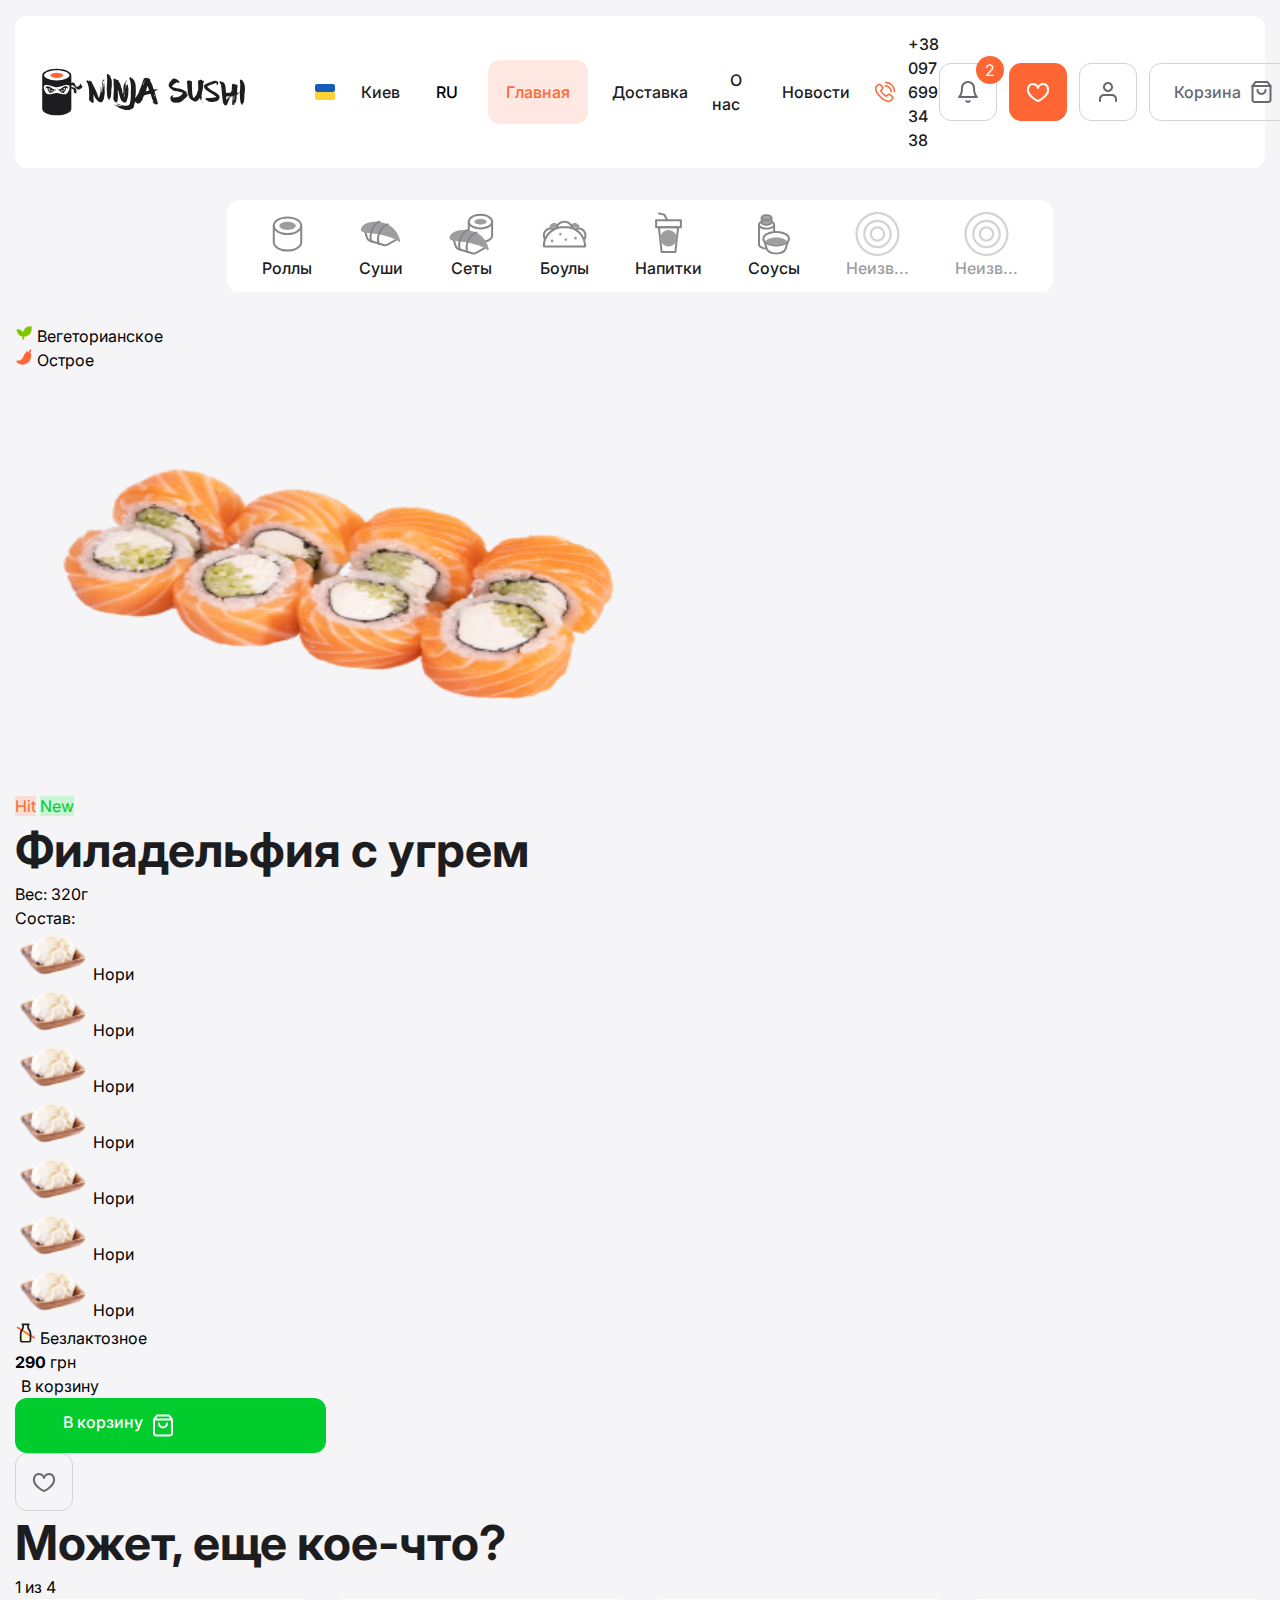
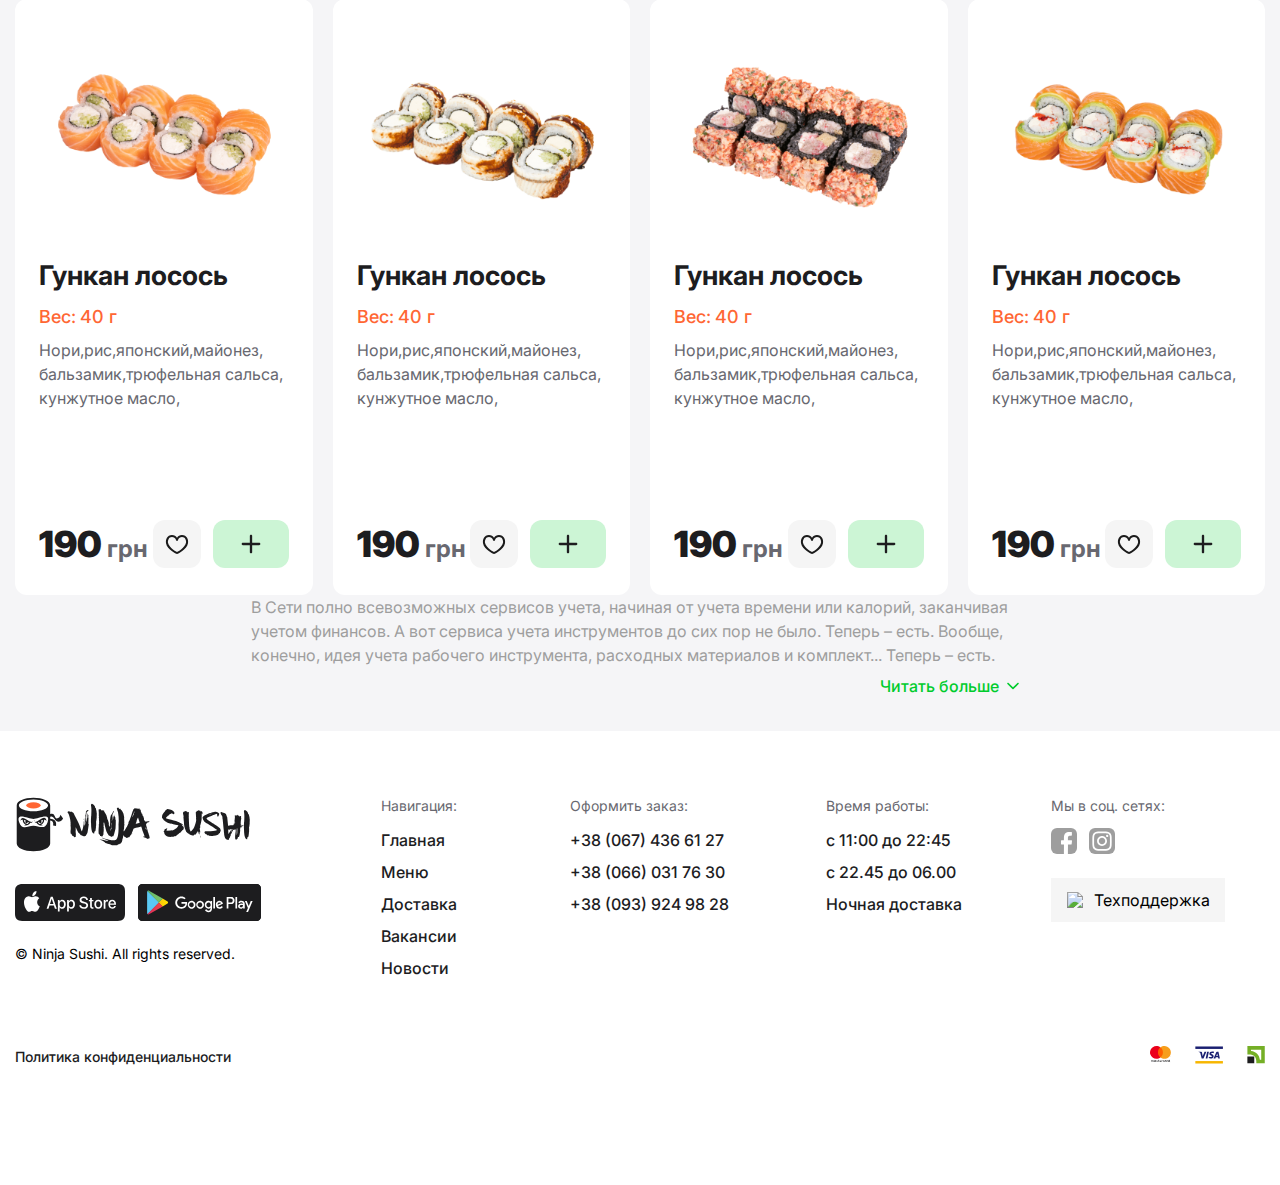
==== pages/card/index.html @ a3c7b4d5 "feat: add html code food-card page" ====
<!DOCTYPE html>
<html lang="en">

<head>
    <meta charset="UTF-8">
    <meta name="viewport" content="width=device-width, initial-scale=1.0">
    <title>Category</title>
    <link rel="stylesheet" href="./style.css">
    <link rel="stylesheet" href="../../assets/css/normalize.css">
    <link rel="stylesheet" href="../../assets/css/global.css">
    <link rel="stylesheet" href="../../assets/css/style.css">
    <link rel="stylesheet" href="../../assets/css/footer.css">
    <link rel="stylesheet" href="../../assets/css/header.css">
    <link rel="preconnect" href="https://fonts.googleapis.com">
    <link rel="preconnect" href="https://fonts.gstatic.com" crossorigin>
    <link
        href="https://fonts.googleapis.com/css2?family=Inter:ital,opsz,wght@0,14..32,100..900;1,14..32,100..900&family=Open+Sans:ital,wght@0,300..800;1,300..800&display=swap"
        rel="stylesheet">
    <script src="https://cdnjs.cloudflare.com/ajax/libs/gsap/3.9.1/gsap.min.js"></script>
</head>

<body>


    <header class="header">
        <div class="container">
            <div class="header__inner">
                <a href="#" class="logo">
                    <img src="../../assets/images/home/logo.svg" width="214" height="48" alt="logo of company">
                </a>
                <div class="header__center">
                    <a class="header__city" href="#">
                        <p class="header__flag">
                            <span></span>
                            <span></span>
                        </p>
                        <span class="header__link header__link-city">Киев</span>
                    </a>
                    <button class="header__lang">RU</button>
                    <nav class="header__nav">
                        <ul class="header__list">
                            <li class="header__item"><a href="#" class="header__link active">Главная</a></li>
                            <li class="header__item"><a href="#" class="header__link">Доставка</a></li>
                            <li class="header__item"><a href="#" class="header__link">О нас</a></li>
                            <li class="header__item"><a href="#" class="header__link">Новости</a></li>
                        </ul>
                    </nav>
                    <a class="header__phone" href="tel:+380976993438">
                        <img src="../../assets/images/home/site/phone.svg" alt="phone icon">
                        <span>+38 097 699 34 38</span>
                    </a>
                </div>
                <div class="header__actions">

                    <button class="header__action-btn header__notification">
                        <svg width="24" height="24" viewBox="0 0 24 24" fill="none" xmlns="http://www.w3.org/2000/svg">
                            <path fill-rule="evenodd" clip-rule="evenodd"
                                d="M7.05033 3.05025C8.36309 1.7375 10.1436 1 12.0001 1C13.8566 1 15.6371 1.7375 16.9498 3.05025C18.2626 4.36301 19.0001 6.14349 19.0001 8C19.0001 11.3527 19.7171 13.4346 20.378 14.6461C20.7098 15.2544 21.0329 15.6535 21.2573 15.8904C21.3698 16.0091 21.4581 16.0878 21.5114 16.1322C21.538 16.1544 21.5558 16.168 21.5635 16.1737C21.5647 16.1746 21.5657 16.1753 21.5664 16.1758C21.9249 16.4221 22.0835 16.8725 21.9572 17.2898C21.8295 17.7115 21.4407 18 21.0001 18H3.00008C2.55941 18 2.17068 17.7115 2.04299 17.2898C1.91664 16.8725 2.07528 16.4221 2.43377 16.1758C2.43447 16.1753 2.43542 16.1746 2.43663 16.1737C2.44432 16.168 2.46218 16.1544 2.4888 16.1322C2.54202 16.0878 2.6304 16.0091 2.74288 15.8904C2.9673 15.6535 3.29039 15.2544 3.62218 14.6461C4.28301 13.4346 5.00008 11.3527 5.00008 8C5.00008 6.14348 5.73758 4.36301 7.05033 3.05025ZM2.44388 16.169C2.44395 16.1689 2.44403 16.1688 2.44411 16.1688C2.44411 16.1688 2.4441 16.1688 2.4441 16.1688L2.44388 16.169ZM5.1494 16H18.8508C18.7747 15.8753 18.6983 15.7434 18.6222 15.6039C17.783 14.0654 17.0001 11.6473 17.0001 8C17.0001 6.67392 16.4733 5.40215 15.5356 4.46447C14.5979 3.52678 13.3262 3 12.0001 3C10.674 3 9.40223 3.52678 8.46454 4.46447C7.52686 5.40215 7.00008 6.67392 7.00008 8C7.00008 11.6473 6.21715 14.0654 5.37797 15.6039C5.30188 15.7434 5.22549 15.8753 5.1494 16Z"
                                fill="#686870" />
                            <path fill-rule="evenodd" clip-rule="evenodd"
                                d="M9.77183 20.1352C10.2496 19.858 10.8615 20.0207 11.1386 20.4984C11.2265 20.6499 11.3527 20.7757 11.5045 20.8632C11.6563 20.9506 11.8284 20.9966 12.0036 20.9966C12.1788 20.9966 12.3509 20.9506 12.5027 20.8632C12.6545 20.7757 12.7807 20.6499 12.8686 20.4984C13.1457 20.0207 13.7576 19.858 14.2354 20.1352C14.7131 20.4123 14.8757 21.0242 14.5986 21.5019C14.3349 21.9566 13.9564 22.3339 13.5009 22.5962C13.0455 22.8586 12.5292 22.9966 12.0036 22.9966C11.478 22.9966 10.9617 22.8586 10.5063 22.5962C10.0508 22.3339 9.67232 21.9566 9.4086 21.5019C9.13148 21.0242 9.2941 20.4123 9.77183 20.1352Z"
                                fill="#686870" />
                        </svg>
                        <span class="header__notification-count">2</span>
                    </button>
                    <a href="#" class="header__action-btn header__favorite active">
                        <svg width="24" height="24" viewBox="0 0 24 24" fill="none" xmlns="http://www.w3.org/2000/svg">
                            <path fill-rule="evenodd" clip-rule="evenodd"
                                d="M3.67231 6.88373C2.99301 8.03334 2.76944 9.54025 2.98536 10.8356C3.41005 13.3834 5.61967 15.6795 7.96408 17.4158C9.10741 18.2625 10.2252 18.9342 11.0586 19.3944C11.4433 19.6068 11.7654 19.7731 11.999 19.8898C12.2326 19.7731 12.5547 19.6068 12.9394 19.3944C13.7728 18.9342 14.8906 18.2625 16.034 17.4158C18.3784 15.6795 20.588 13.3835 21.0127 10.8356C21.2286 9.54027 21.005 8.03335 20.3256 6.88373C19.6716 5.77693 18.6052 5 16.9991 5C15.3919 5 14.4126 5.78198 13.799 6.60001C13.4861 7.01722 13.2741 7.43971 13.1408 7.75963C13.0747 7.91826 13.0295 8.04799 13.0018 8.13415C12.988 8.17712 12.9786 8.20893 12.9733 8.2277L12.9683 8.24572L12.9687 8.24416C12.9685 8.24522 12.9686 8.24466 12.9683 8.24572C12.9682 8.24607 12.9684 8.2455 12.9683 8.24572C12.8556 8.68873 12.4565 9.00001 11.999 9C11.5415 8.99999 11.1425 8.68955 11.0299 8.24651C11.0298 8.2463 11.0299 8.24684 11.0299 8.24651L11.0247 8.22766C11.0193 8.2089 11.01 8.17709 10.9962 8.13412C10.9685 8.04796 10.9233 7.91823 10.8572 7.7596C10.7239 7.43969 10.5119 7.0172 10.199 6.59999C9.5855 5.78198 8.60615 4.99999 6.99893 5C5.39271 5.00001 4.3263 5.77695 3.67231 6.88373ZM11.999 8C11.0288 8.24252 11.029 8.24295 11.0291 8.24337L11.0296 8.24538L11.0299 8.24651M11.999 5.68095C11.9361 5.58783 11.8695 5.49398 11.799 5.4C10.9125 4.218 9.39184 2.99999 6.99893 3C4.60502 3.00001 2.92142 4.22307 1.95045 5.86628C1.00478 7.46667 0.728432 9.45975 1.01258 11.1644C1.57439 14.5349 4.36478 17.2389 6.77376 19.023C8.00712 19.9364 9.20437 20.6551 10.0918 21.1452C10.5364 21.3907 10.9056 21.5801 11.1655 21.709C11.2955 21.7734 11.3984 21.8229 11.4699 21.8567C11.5057 21.8736 11.5337 21.8866 11.5532 21.8957L11.5763 21.9063L11.583 21.9094L11.5852 21.9104C11.5855 21.9105 11.5865 21.9109 11.999 21L11.5865 21.9109C11.8487 22.0297 12.1493 22.0297 12.4115 21.911L11.999 21C12.4115 21.911 12.4112 21.9111 12.4115 21.911L12.4149 21.9094L12.4217 21.9063L12.4447 21.8957C12.4643 21.8866 12.4923 21.8736 12.528 21.8567C12.5996 21.8229 12.7024 21.7734 12.8325 21.709C13.0924 21.5801 13.4616 21.3907 13.9062 21.1452C14.7936 20.6551 15.9909 19.9364 17.2243 19.023C19.6333 17.2389 22.4237 14.5349 22.9855 11.1644C23.2696 9.45973 22.9932 7.46665 22.0475 5.86627C21.0765 4.22307 19.3929 3 16.9991 3C14.6062 3 13.0855 4.21802 12.199 5.39999C12.1285 5.49398 12.0619 5.58783 11.999 5.68095Z"
                                fill="#686870" />
                        </svg>
                    </a>
                    <a href="#" class="header__action-btn header__profile">
                        <svg width="24" height="24" viewBox="0 0 24 24" fill="none" xmlns="http://www.w3.org/2000/svg">
                            <path fill-rule="evenodd" clip-rule="evenodd"
                                d="M4.46447 15.4645C5.40215 14.5268 6.67392 14 8 14H16C17.3261 14 18.5978 14.5268 19.5355 15.4645C20.4732 16.4021 21 17.6739 21 19V21C21 21.5523 20.5523 22 20 22C19.4477 22 19 21.5523 19 21V19C19 18.2044 18.6839 17.4413 18.1213 16.8787C17.5587 16.3161 16.7956 16 16 16H8C7.20435 16 6.44129 16.3161 5.87868 16.8787C5.31607 17.4413 5 18.2044 5 19V21C5 21.5523 4.55228 22 4 22C3.44772 22 3 21.5523 3 21V19C3 17.6739 3.52678 16.4021 4.46447 15.4645Z"
                                fill="#686870" />
                            <path fill-rule="evenodd" clip-rule="evenodd"
                                d="M12 4C10.3431 4 9 5.34315 9 7C9 8.65686 10.3431 10 12 10C13.6569 10 15 8.65686 15 7C15 5.34315 13.6569 4 12 4ZM7 7C7 4.23858 9.23858 2 12 2C14.7614 2 17 4.23858 17 7C17 9.76142 14.7614 12 12 12C9.23858 12 7 9.76142 7 7Z"
                                fill="#686870" />
                        </svg>
                    </a>
                    <a class="header__action-btn header__cart" href="#">
                        <span>Корзина</span>
                        <svg width="25" height="24" viewBox="0 0 25 24" fill="none" xmlns="http://www.w3.org/2000/svg">
                            <path fill-rule="evenodd" clip-rule="evenodd"
                                d="M5.7 1.4C5.88885 1.14819 6.18524 1 6.5 1H18.5C18.8148 1 19.1111 1.14819 19.3 1.4L22.3 5.4C22.4298 5.5731 22.5 5.78363 22.5 6V20C22.5 20.7957 22.1839 21.5587 21.6213 22.1213C21.0587 22.6839 20.2957 23 19.5 23H5.5C4.70435 23 3.94129 22.6839 3.37868 22.1213C2.81607 21.5587 2.5 20.7957 2.5 20V6C2.5 5.78363 2.57018 5.5731 2.7 5.4L5.7 1.4ZM7 3L4.5 6.33333V20C4.5 20.2652 4.60536 20.5196 4.79289 20.7071C4.98043 20.8946 5.23478 21 5.5 21H19.5C19.7652 21 20.0196 20.8946 20.2071 20.7071C20.3946 20.5196 20.5 20.2652 20.5 20V6.33333L18 3H7Z"
                                fill="#686870" />
                            <path fill-rule="evenodd" clip-rule="evenodd"
                                d="M2.5 6C2.5 5.44772 2.94772 5 3.5 5H21.5C22.0523 5 22.5 5.44772 22.5 6C22.5 6.55228 22.0523 7 21.5 7H3.5C2.94772 7 2.5 6.55228 2.5 6Z"
                                fill="#686870" />
                            <path fill-rule="evenodd" clip-rule="evenodd"
                                d="M8.5 9C9.05228 9 9.5 9.44772 9.5 10C9.5 10.7956 9.81607 11.5587 10.3787 12.1213C10.9413 12.6839 11.7044 13 12.5 13C13.2956 13 14.0587 12.6839 14.6213 12.1213C15.1839 11.5587 15.5 10.7956 15.5 10C15.5 9.44772 15.9477 9 16.5 9C17.0523 9 17.5 9.44772 17.5 10C17.5 11.3261 16.9732 12.5979 16.0355 13.5355C15.0979 14.4732 13.8261 15 12.5 15C11.1739 15 9.90215 14.4732 8.96447 13.5355C8.02678 12.5979 7.5 11.3261 7.5 10C7.5 9.44772 7.94772 9 8.5 9Z"
                                fill="#686870" />
                        </svg>
                    </a>
                </div>
            </div>
        </div>
    </header>

    <div class="categories-nav">
        <div class="categories-nav__container">
            <div class="categories-nav__list">
                <a href="#" class="categories-nav__item ">
                    <svg width="31" height="36" viewBox="0 0 31 36" fill="none" xmlns="http://www.w3.org/2000/svg">
                        <path fill-rule="evenodd" clip-rule="evenodd"
                            d="M6.29178 4.77386C3.96374 6.17069 2.75 7.96108 2.75 9.75C2.75 11.5389 3.96374 13.3293 6.29178 14.7261C8.59991 16.111 11.8531 17 15.5 17C19.1469 17 22.4001 16.111 24.7082 14.7261C27.0363 13.3293 28.25 11.5389 28.25 9.75C28.25 7.96108 27.0363 6.17069 24.7082 4.77386C22.4001 3.38898 19.1469 2.5 15.5 2.5C11.8531 2.5 8.59991 3.38898 6.29178 4.77386ZM5.26279 3.05888C7.93117 1.45784 11.553 0.5 15.5 0.5C19.447 0.5 23.0688 1.45784 25.7372 3.05888C28.3857 4.64796 30.25 6.98257 30.25 9.75C30.25 12.5174 28.3857 14.852 25.7372 16.4411C23.0688 18.0422 19.447 19 15.5 19C11.553 19 7.93117 18.0422 5.26279 16.4411C2.61431 14.852 0.75 12.5174 0.75 9.75C0.75 6.98257 2.61431 4.64796 5.26279 3.05888Z"
                            fill="#86868B" />
                        <path class="categories-nav__item-svg--hover"
                            d="M23.75 9.75C23.75 12.0282 20.0563 13.875 15.5 13.875C10.9437 13.875 7.25 12.0282 7.25 9.75C7.25 7.47183 10.9437 5.625 15.5 5.625C20.0563 5.625 23.75 7.47183 23.75 9.75Z"
                            fill="#9E9E9E" />
                        <path fill-rule="evenodd" clip-rule="evenodd"
                            d="M0.75 9.75014C0.75 9.75005 0.75 9.75 1.75 9.75C2.75 9.75 2.75 9.75005 2.75 9.75014V26.25C2.75 28.0389 3.96374 29.8293 6.29178 31.2261C8.59991 32.611 11.8531 33.5 15.5 33.5C19.1469 33.5 22.4001 32.611 24.7082 31.2261C27.0363 29.8293 28.25 28.0389 28.25 26.25V9.75H30.25V26.25C30.25 29.0174 28.3857 31.352 25.7372 32.9411C23.0688 34.5422 19.447 35.5 15.5 35.5C11.553 35.5 7.93117 34.5422 5.26279 32.9411C2.61431 31.352 0.75 29.0174 0.75 26.25V9.75014Z"
                            fill="#86868B" />
                    </svg>
                    <span class="categories-nav__link">Роллы</span>
                </a>
                <a href="#" class="categories-nav__item">
                    <svg width="45" height="44" viewBox="0 0 45 44" fill="none" xmlns="http://www.w3.org/2000/svg">
                        <path fill-rule="evenodd" clip-rule="evenodd"
                            d="M6.70618 18.2945C7.23404 18.1321 7.79363 18.4283 7.95604 18.9562L9.92758 25.3637C10.3171 26.6298 11.3083 27.6209 12.5744 28.0104L25.8681 32.1008C26.9159 32.4232 28.0501 32.3015 29.0055 31.764L38.135 26.6287C38.6164 26.3579 39.2261 26.5286 39.4968 27.01C39.7676 27.4914 39.5969 28.1011 39.1155 28.3718L29.986 33.5072C28.5529 34.3133 26.8516 34.496 25.28 34.0124L11.9862 29.922C10.087 29.3377 8.60038 27.851 8.01602 25.9518L6.04449 19.5444C5.88207 19.0165 6.17832 18.4569 6.70618 18.2945Z"
                            fill="#86868B" />
                        <path class="categories-nav__item-svg--hover"
                            d="M40.6272 29.6697C38.1596 26.8446 28.0583 23.7 19.9055 22.0694C9.59303 20.0069 -0.719467 22.0694 4.09303 14.5069C8.7189 7.23768 36.5958 5.42873 42.0206 28.1672C42.4627 30.0201 41.1617 30.2816 40.6272 29.6697Z"
                            fill="#9E9E9E" />
                        <path fill-rule="evenodd" clip-rule="evenodd"
                            d="M22.4622 9.38268C22.5961 9.91847 22.2704 10.4614 21.7346 10.5954C20.2854 10.9577 18.8733 12.015 17.613 13.582C16.3604 15.1394 15.3195 17.126 14.5965 19.1935C13.8729 21.2629 13.486 23.3614 13.5004 25.1288C13.5151 26.9389 13.9455 28.1972 14.619 28.8384C15.0191 29.2192 15.0346 29.8522 14.6538 30.2522C14.273 30.6522 13.6401 30.6678 13.2401 30.287C11.9778 29.0854 11.5167 27.1473 11.5005 25.1451C11.4838 23.1002 11.9264 20.7705 12.7086 18.5334C13.4914 16.2946 14.6327 14.0964 16.0546 12.3285C17.4688 10.5702 19.2236 9.16162 21.2495 8.6551C21.7853 8.52114 22.3282 8.84689 22.4622 9.38268ZM30.7279 12.1971C30.8261 12.7406 30.4652 13.2608 29.9217 13.3591C28.8157 13.559 27.539 14.2897 26.2672 15.4947C25.0084 16.6874 23.822 18.2822 22.8892 20.0805C21.0031 23.7166 20.2675 27.9427 21.7205 31.2197C21.9444 31.7245 21.7166 32.3153 21.2117 32.5392C20.7068 32.763 20.1161 32.5352 19.8922 32.0303C18.0923 27.9709 19.0871 23.067 21.1138 19.1596C22.1374 17.1862 23.453 15.4059 24.8917 14.0428C26.3174 12.6919 27.9337 11.686 29.566 11.3909C30.1095 11.2927 30.6297 11.6537 30.7279 12.1971Z"
                            fill="#86868B" />
                    </svg>
                    <span class="categories-nav__link">Суши</span>
                </a>
                <a href="#" class="categories-nav__item">
                    <svg width="45" height="44" viewBox="0 0 45 44" fill="none" xmlns="http://www.w3.org/2000/svg">
                        <path fill-rule="evenodd" clip-rule="evenodd"
                            d="M23.6802 5.62558C21.7209 6.77811 20.75 8.22565 20.75 9.625C20.75 11.0244 21.7209 12.4719 23.6802 13.6244C25.6164 14.7634 28.3567 15.5 31.4375 15.5C34.5183 15.5 37.2586 14.7634 39.1948 13.6244C41.1541 12.4719 42.125 11.0244 42.125 9.625C42.125 8.22565 41.1541 6.77811 39.1948 5.62558C37.2586 4.48664 34.5183 3.75 31.4375 3.75C28.3567 3.75 25.6164 4.48664 23.6802 5.62558ZM22.6662 3.90171C24.96 2.55238 28.0634 1.75 31.4375 1.75C34.8116 1.75 37.915 2.55238 40.2088 3.90171C42.4796 5.23744 44.125 7.22739 44.125 9.625C44.125 12.0226 42.4796 14.0126 40.2088 15.3483C37.915 16.6976 34.8116 17.5 31.4375 17.5C28.0634 17.5 24.96 16.6976 22.6662 15.3483C20.3954 14.0126 18.75 12.0226 18.75 9.625C18.75 7.22739 20.3954 5.23744 22.6662 3.90171Z"
                            fill="#86868B" />
                        <path class="categories-nav__item-svg--hover"
                            d="M37.625 9.625C37.625 11.1438 34.8548 12.375 31.4375 12.375C28.0202 12.375 25.25 11.1438 25.25 9.625C25.25 8.10622 28.0202 6.875 31.4375 6.875C34.8548 6.875 37.625 8.10622 37.625 9.625Z"
                            fill="#9E9E9E" />
                        <path fill-rule="evenodd" clip-rule="evenodd"
                            d="M18.75 9.62511C18.75 9.62504 18.75 9.625 19.75 9.625C20.75 9.625 20.75 9.62504 20.75 9.62511V23.375C20.75 24.7744 21.7209 26.2219 23.6802 27.3744C25.6164 28.5134 28.3567 29.25 31.4375 29.25C34.5183 29.25 37.2586 28.5134 39.1948 27.3744C41.1541 26.2219 42.125 24.7744 42.125 23.375V9.625H44.125V23.375C44.125 25.7726 42.4796 27.7626 40.2088 29.0983C37.915 30.4476 34.8116 31.25 31.4375 31.25C28.0634 31.25 24.96 30.4476 22.6662 29.0983C20.3954 27.7626 18.75 25.7726 18.75 23.375V9.62511Z"
                            fill="#86868B" />
                        <path fill-rule="evenodd" clip-rule="evenodd"
                            d="M4.33118 26.5445C4.85904 26.3821 5.41863 26.6783 5.58104 27.2062L7.55258 33.6137C7.94215 34.8798 8.93326 35.8709 10.1994 36.2604L23.4931 40.3508C24.5409 40.6732 25.6751 40.5515 26.6305 40.014L35.76 34.8787C36.2414 34.6079 36.8511 34.7786 37.1218 35.26C37.3926 35.7414 37.2219 36.3511 36.7405 36.6218L27.611 41.7572C26.1779 42.5633 24.4766 42.746 22.905 42.2624L9.61118 38.172C7.71204 37.5877 6.22538 36.101 5.64102 34.2018L3.66949 27.7944C3.50707 27.2665 3.80332 26.7069 4.33118 26.5445Z"
                            fill="#86868B" />
                        <path class="categories-nav__item-svg--hover"
                            d="M38.2522 37.9197C35.7846 35.0946 25.6833 31.95 17.5305 30.3194C7.21803 28.2569 -3.09447 30.3194 1.71803 22.7569C6.3439 15.4877 34.2208 13.6787 39.6456 36.4172C40.0877 38.2701 38.7867 38.5316 38.2522 37.9197Z"
                            fill="#9E9E9E" />
                        <path fill-rule="evenodd" clip-rule="evenodd"
                            d="M20.0872 17.6327C20.2211 18.1685 19.8954 18.7114 19.3596 18.8454C17.9104 19.2077 16.4983 20.265 15.238 21.832C13.9854 23.3894 12.9445 25.376 12.2215 27.4435C11.4979 29.5129 11.111 31.6114 11.1254 33.3788C11.1401 35.1889 11.5705 36.4472 12.244 37.0884C12.6441 37.4692 12.6596 38.1022 12.2788 38.5022C11.898 38.9022 11.2651 38.9178 10.8651 38.537C9.60275 37.3354 9.14172 35.3973 9.12545 33.3951C9.10883 31.3502 9.55136 29.0205 10.3336 26.7834C11.1164 24.5446 12.2577 22.3464 13.6796 20.5785C15.0938 18.8202 16.8486 17.4116 18.8745 16.9051C19.4103 16.7711 19.9532 17.0969 20.0872 17.6327ZM28.3529 20.4471C28.4511 20.9906 28.0902 21.5108 27.5467 21.6091C26.4407 21.809 25.164 22.5397 23.8922 23.7447C22.6334 24.9374 21.447 26.5322 20.5142 28.3305C18.6281 31.9666 17.8925 36.1927 19.3455 39.4697C19.5694 39.9745 19.3416 40.5653 18.8367 40.7892C18.3318 41.013 17.7411 40.7852 17.5172 40.2803C15.7173 36.2209 16.7121 31.317 18.7388 27.4096C19.7624 25.4362 21.078 23.6559 22.5167 22.2928C23.9424 20.9419 25.5587 19.936 27.191 19.6409C27.7345 19.5427 28.2547 19.9037 28.3529 20.4471Z"
                            fill="#86868B" />
                    </svg>
                    <span class="categories-nav__link">Сеты</span>
                </a>
                <a href="#" class="categories-nav__item">
                    <svg width="45" height="28" viewBox="0 0 45 28" fill="none" xmlns="http://www.w3.org/2000/svg">
                        <path class="categories-nav__item-svg--hover"
                            d="M17 7.8125C17 5.15463 14.8454 3 12.1875 3C9.52963 3 7.375 5.15463 7.375 7.8125"
                            fill="#9E9E9E" />
                        <path class="categories-nav__item-svg--hover"
                            d="M37.625 7.8125C37.625 5.15463 35.4704 3 32.8125 3C30.1546 3 28 5.15463 28 7.8125"
                            fill="#9E9E9E" />
                        <path fill-rule="evenodd" clip-rule="evenodd"
                            d="M13.2617 8.55947C13.9011 4.07359 17.7563 0.625 22.4188 0.625C26.978 0.625 30.765 3.92252 31.5285 8.26255L29.5588 8.60908C28.9606 5.20866 25.9904 2.625 22.4188 2.625C18.7659 2.625 15.7426 5.32738 15.2417 8.84166L13.2617 8.55947Z"
                            fill="#86868B" />
                        <path fill-rule="evenodd" clip-rule="evenodd"
                            d="M33.0469 8.34828C34.1168 7.80546 35.327 7.5 36.6055 7.5C40.9548 7.5 44.4805 11.0258 44.4805 15.375C44.4805 17.1284 43.9063 18.7505 42.936 20.0598L41.3292 18.869C42.0529 17.8925 42.4805 16.6851 42.4805 15.375C42.4805 12.1303 39.8502 9.5 36.6055 9.5C35.6486 9.5 34.7477 9.72805 33.9517 10.1319L33.0469 8.34828Z"
                            fill="#86868B" />
                        <path fill-rule="evenodd" clip-rule="evenodd"
                            d="M0.875 15.375C0.875 11.0258 4.40076 7.5 8.75 7.5C10.1594 7.5 11.4851 7.87113 12.6316 8.52171L11.6446 10.2612C10.7911 9.77687 9.80439 9.5 8.75 9.5C5.50533 9.5 2.875 12.1303 2.875 15.375C2.875 16.7224 3.32738 17.9613 4.08909 18.9521L2.50352 20.1711C1.48251 18.8431 0.875 17.1786 0.875 15.375Z"
                            fill="#86868B" />
                        <path fill-rule="evenodd" clip-rule="evenodd"
                            d="M0.875 26.1844C0.875 15.1059 9.8559 6.125 20.9344 6.125H24.0656C35.1441 6.125 44.125 15.1059 44.125 26.1844C44.125 26.842 43.592 27.375 42.9344 27.375H2.06559C1.40804 27.375 0.875 26.8419 0.875 26.1844ZM2.89281 25.375H42.1072C41.6838 15.7767 33.7683 8.125 24.0656 8.125H20.9344C11.2317 8.125 3.31616 15.7767 2.89281 25.375Z"
                            fill="#86868B" />
                        <path class="categories-nav__item-svg--hover"
                            d="M19.75 14C19.75 14.7594 19.1344 15.375 18.375 15.375C17.6156 15.375 17 14.7594 17 14C17 13.2406 17.6156 12.625 18.375 12.625C19.1344 12.625 19.75 13.2406 19.75 14Z"
                            fill="#9E9E9E" />
                        <path class="categories-nav__item-svg--hover"
                            d="M25.25 19.5C25.25 20.2594 24.6344 20.875 23.875 20.875C23.1156 20.875 22.5 20.2594 22.5 19.5C22.5 18.7406 23.1156 18.125 23.875 18.125C24.6344 18.125 25.25 18.7406 25.25 19.5Z"
                            fill="#9E9E9E" />
                        <path class="categories-nav__item-svg--hover"
                            d="M34.875 18.125C34.875 18.8844 34.2594 19.5 33.5 19.5C32.7406 19.5 32.125 18.8844 32.125 18.125C32.125 17.3656 32.7406 16.75 33.5 16.75C34.2594 16.75 34.875 17.3656 34.875 18.125Z"
                            fill="#9E9E9E" />
                        <path class="categories-nav__item-svg--hover"
                            d="M11.5 20.875C11.5 21.6344 10.8844 22.25 10.125 22.25C9.36561 22.25 8.75 21.6344 8.75 20.875C8.75 20.1156 9.36561 19.5 10.125 19.5C10.8844 19.5 11.5 20.1156 11.5 20.875Z"
                            fill="#9E9E9E" />
                    </svg>
                    <span class="categories-nav__link">Боулы</span>
                </a>
                <a href="#" class="categories-nav__item ">
                    <svg width="45" height="44" viewBox="0 0 45 44" fill="none" xmlns="http://www.w3.org/2000/svg">
                        <path fill-rule="evenodd" clip-rule="evenodd"
                            d="M12.1299 14.4581C12.3196 14.2461 12.5906 14.125 12.875 14.125H32.125C32.4094 14.125 32.6804 14.2461 32.8701 14.4581C33.0598 14.67 33.1503 14.9527 33.1189 15.2354L30.3689 39.9854C30.3126 40.4919 29.8846 40.875 29.375 40.875H15.625C15.1155 40.875 14.6874 40.4919 14.6311 39.9854L11.8811 15.2354C11.8497 14.9527 11.9402 14.67 12.1299 14.4581ZM13.9923 16.125L16.52 38.875H28.48L31.0077 16.125H13.9923Z"
                            fill="#86868B" />
                        <path fill-rule="evenodd" clip-rule="evenodd"
                            d="M9.125 8.25C9.125 7.69772 9.57272 7.25 10.125 7.25H34.875C35.4273 7.25 35.875 7.69772 35.875 8.25V15.125C35.875 15.6773 35.4273 16.125 34.875 16.125H10.125C9.57272 16.125 9.125 15.6773 9.125 15.125V8.25ZM11.125 9.25V14.125H33.875V9.25H11.125Z"
                            fill="#86868B" />
                        <path class="categories-nav__item-svg--hover"
                            d="M30.75 26.125C30.75 30.6813 27.0563 34.375 22.5 34.375C17.9437 34.375 14.25 30.6813 14.25 26.125C14.25 21.5687 17.9437 17.875 22.5 17.875C27.0563 17.875 30.75 21.5687 30.75 26.125Z"
                            fill="#9E9E9E" />
                        <path fill-rule="evenodd" clip-rule="evenodd"
                            d="M11.9051 1.1327C12.039 0.596906 12.582 0.271145 13.1178 0.405094L18.6178 1.78009C18.901 1.8509 19.1391 2.04192 19.2697 2.30302L22.0197 7.80302C22.2667 8.297 22.0664 8.89767 21.5724 9.14466C21.0785 9.39165 20.4778 9.19143 20.2308 8.69745L17.6865 3.60883L12.6327 2.34538C12.0969 2.21143 11.7711 1.6685 11.9051 1.1327Z"
                            fill="#86868B" />
                    </svg>
                    <span class="categories-nav__link">Напитки</span>
                </a>
                <a href="#" class="categories-nav__item">
                    <svg width="34" height="41" viewBox="0 0 34 41" fill="none" xmlns="http://www.w3.org/2000/svg">
                        <path class="categories-nav__item-svg--hover"
                            d="M13.3997 6.95703V8.69143C13.3997 9.22509 11.9543 10.2035 9.55287 10.2035C7.15139 10.2035 5.70605 9.22509 5.70605 8.69143V6.95703C6.72891 7.46846 8.04082 7.77976 9.55287 7.77976C11.0649 7.802 12.3991 7.49069 13.3997 6.95703Z"
                            fill="#9E9E9E" />
                        <path d="M18.1321 11.1807H16.1309V18.5852H18.1321V11.1807Z" fill="#86868B" />
                        <path
                            d="M9.57232 36.0385C4.76936 36.0385 0.989258 33.8593 0.989258 31.1021V11.1787H2.99049V31.1021C2.99049 32.4807 5.79221 34.0372 9.57232 34.0372V36.0385Z"
                            fill="#86868B" />
                        <path
                            d="M9.57232 16.1172C4.74713 16.1172 0.989258 13.9604 0.989258 11.1809C0.989258 9.60212 2.21223 8.15679 4.32464 7.24512L5.12514 9.0907C3.79098 9.66883 2.99049 10.4471 2.99049 11.2031C2.99049 12.5817 5.79221 14.1382 9.57232 14.1382C13.3524 14.1382 16.1541 12.5817 16.1541 11.2031C16.1541 10.4693 15.3537 9.66883 14.0195 9.0907L14.82 7.24512C16.9324 8.15679 18.1554 9.60212 18.1554 11.1809C18.1331 13.9604 14.3753 16.1172 9.57232 16.1172Z"
                            fill="#86868B" />
                        <path
                            d="M15.4004 4.28613V8.71108C15.4004 8.88897 15.3782 9.06685 15.3337 9.24474C14.9335 10.9791 12.5765 12.2021 9.57461 12.2021C6.79512 12.2021 4.59376 11.157 3.92669 9.64499C3.79327 9.33368 3.72656 9.02238 3.72656 8.68884V4.28613H5.72779V8.71108C5.72779 9.24474 7.19536 10.2231 9.57461 10.2231C11.9538 10.2231 13.4214 9.24474 13.4214 8.71108V4.28613H15.4004Z"
                            fill="#86868B" />
                        <path
                            d="M14.8858 2.79788C13.9964 1.57491 11.9952 0.774414 9.54922 0.774414C7.4368 0.774414 5.65793 1.37478 4.63508 2.33093C4.03471 2.88683 3.70117 3.5539 3.70117 4.28769C3.70117 5.39948 4.45719 6.33339 5.7024 6.97823C6.72526 7.48966 8.03717 7.80096 9.54922 7.80096C11.039 7.80096 12.3732 7.48966 13.396 6.97823C14.6412 6.35563 15.3973 5.39948 15.3973 4.28769C15.3973 3.73179 15.2194 3.2426 14.8858 2.79788ZM9.57145 5.79973C7.19221 5.79973 5.72464 4.82135 5.72464 4.28769C5.72464 3.75403 7.19221 2.77565 9.57145 2.77565C11.9507 2.77565 13.4183 3.75403 13.4183 4.28769C13.396 4.82135 11.9507 5.79973 9.57145 5.79973Z"
                            fill="#86868B" />
                        <path class="categories-nav__item-svg--hover"
                            d="M13.3997 4.28841C13.3997 4.82207 11.9543 5.80045 9.55287 5.80045C7.15139 5.80045 5.70605 4.82207 5.70605 4.28841C5.70605 3.75475 7.17362 2.77637 9.55287 2.77637C11.9321 2.77637 13.3997 3.75475 13.3997 4.28841Z"
                            fill="#9E9E9E" />
                        <path
                            d="M19.203 17.5859C11.4649 17.5859 5.39453 20.9436 5.39453 25.2351C5.39453 29.5266 11.4649 32.8842 19.203 32.8842C26.9411 32.8842 33.0115 29.5266 33.0115 25.2351C33.0115 20.9436 26.9634 17.5859 19.203 17.5859ZM29.7873 27.7033C27.8306 29.5711 23.7836 30.883 19.203 30.883C14.6224 30.883 10.5755 29.5711 8.61874 27.681C7.84048 26.9473 7.39576 26.1023 7.39576 25.2351C7.39576 22.1888 12.7991 19.5872 19.203 19.5872C25.5847 19.5872 31.0103 22.1665 31.0103 25.2351C31.0103 26.1023 30.5656 26.9473 29.7873 27.7033Z"
                            fill="#86868B" />
                        <path
                            d="M19.1974 41.0002C13.6162 41.0002 9.81383 38.9323 8.72427 35.3523L6.56738 28.2813L8.47967 27.7031L10.6366 34.7741C11.437 37.4647 14.5501 38.999 19.1751 38.999V41.0002H19.1974Z"
                            fill="#86868B" />
                        <path
                            d="M19.2041 41V38.9987C23.8292 38.9987 26.9422 37.4645 27.7427 34.7739L29.8996 27.6807L31.8119 28.2588L29.655 35.3298C28.5877 38.932 24.7853 41 19.2041 41Z"
                            fill="#86868B" />
                        <path class="categories-nav__item-svg--hover"
                            d="M29.7867 27.7028C27.83 29.5706 23.7831 30.8825 19.2025 30.8825C14.6219 30.8825 10.5749 29.5706 8.61816 27.6806C10.0413 25.7905 13.9993 24.1006 19.2025 24.1006C24.4279 24.1228 28.3859 25.7905 29.7867 27.7028Z"
                            fill="#9E9E9E" />
                    </svg>
                    <span class="categories-nav__link">Соусы</span>
                </a>
                <a href="#" class="categories-nav__item disabled">
                    <svg width="45" height="44" viewBox="0 0 45 44" fill="none" xmlns="http://www.w3.org/2000/svg">
                        <path fill-rule="evenodd" clip-rule="evenodd"
                            d="M22.5 41.8C33.4352 41.8 42.3 32.9352 42.3 22C42.3 11.0648 33.4352 2.2 22.5 2.2C11.5648 2.2 2.7 11.0648 2.7 22C2.7 32.9352 11.5648 41.8 22.5 41.8ZM22.5 44C34.6503 44 44.5 34.1503 44.5 22C44.5 9.84974 34.6503 0 22.5 0C10.3497 0 0.5 9.84974 0.5 22C0.5 34.1503 10.3497 44 22.5 44Z"
                            fill="#D2D2D7" />
                        <path fill-rule="evenodd" clip-rule="evenodd"
                            d="M22.5002 34.1002C29.1828 34.1002 34.6002 28.6828 34.6002 22.0002C34.6002 15.3175 29.1828 9.9002 22.5002 9.9002C15.8175 9.9002 10.4002 15.3175 10.4002 22.0002C10.4002 28.6828 15.8175 34.1002 22.5002 34.1002ZM22.5002 36.3002C30.3979 36.3002 36.8002 29.8979 36.8002 22.0002C36.8002 14.1025 30.3979 7.7002 22.5002 7.7002C14.6025 7.7002 8.2002 14.1025 8.2002 22.0002C8.2002 29.8979 14.6025 36.3002 22.5002 36.3002Z"
                            fill="#D2D2D7" />
                        <path fill-rule="evenodd" clip-rule="evenodd"
                            d="M22.4998 27.4998C25.5374 27.4998 27.9998 25.0374 27.9998 21.9998C27.9998 18.9622 25.5374 16.4998 22.4998 16.4998C19.4622 16.4998 16.9998 18.9622 16.9998 21.9998C16.9998 25.0374 19.4622 27.4998 22.4998 27.4998ZM22.4998 29.6998C26.7524 29.6998 30.1998 26.2524 30.1998 21.9998C30.1998 17.7472 26.7524 14.2998 22.4998 14.2998C18.2472 14.2998 14.7998 17.7472 14.7998 21.9998C14.7998 26.2524 18.2472 29.6998 22.4998 29.6998Z"
                            fill="#D2D2D7" />
                    </svg>
                    <span class="categories-nav__link">Неизв...</span>
                </a>
                <a href="#" class="categories-nav__item disabled">
                    <svg width="45" height="44" viewBox="0 0 45 44" fill="none" xmlns="http://www.w3.org/2000/svg">
                        <path fill-rule="evenodd" clip-rule="evenodd"
                            d="M22.5 41.8C33.4352 41.8 42.3 32.9352 42.3 22C42.3 11.0648 33.4352 2.2 22.5 2.2C11.5648 2.2 2.7 11.0648 2.7 22C2.7 32.9352 11.5648 41.8 22.5 41.8ZM22.5 44C34.6503 44 44.5 34.1503 44.5 22C44.5 9.84974 34.6503 0 22.5 0C10.3497 0 0.5 9.84974 0.5 22C0.5 34.1503 10.3497 44 22.5 44Z"
                            fill="#D2D2D7" />
                        <path fill-rule="evenodd" clip-rule="evenodd"
                            d="M22.5002 34.1002C29.1828 34.1002 34.6002 28.6828 34.6002 22.0002C34.6002 15.3175 29.1828 9.9002 22.5002 9.9002C15.8175 9.9002 10.4002 15.3175 10.4002 22.0002C10.4002 28.6828 15.8175 34.1002 22.5002 34.1002ZM22.5002 36.3002C30.3979 36.3002 36.8002 29.8979 36.8002 22.0002C36.8002 14.1025 30.3979 7.7002 22.5002 7.7002C14.6025 7.7002 8.2002 14.1025 8.2002 22.0002C8.2002 29.8979 14.6025 36.3002 22.5002 36.3002Z"
                            fill="#D2D2D7" />
                        <path fill-rule="evenodd" clip-rule="evenodd"
                            d="M22.4998 27.4998C25.5374 27.4998 27.9998 25.0374 27.9998 21.9998C27.9998 18.9622 25.5374 16.4998 22.4998 16.4998C19.4622 16.4998 16.9998 18.9622 16.9998 21.9998C16.9998 25.0374 19.4622 27.4998 22.4998 27.4998ZM22.4998 29.6998C26.7524 29.6998 30.1998 26.2524 30.1998 21.9998C30.1998 17.7472 26.7524 14.2998 22.4998 14.2998C18.2472 14.2998 14.7998 17.7472 14.7998 21.9998C14.7998 26.2524 18.2472 29.6998 22.4998 29.6998Z"
                            fill="#D2D2D7" />
                    </svg>
                    <span class="categories-nav__link">Неизв...</span>
                </a>
            </div>
        </div>
    </div>


    <section class="product">
        <div class="container">
            <div class="product__card">
                <div class="product__left">
                    <div class="product__filters">
                        <div class="product__filter vegan">
                            <svg width="18" height="18" viewBox="0 0 18 18" fill="none"
                                xmlns="http://www.w3.org/2000/svg">
                                <path
                                    d="M9.19705 14.8227C9.19896 15.0666 9.11056 15.2913 8.96365 15.4584C8.80916 15.6325 8.596 15.7418 8.3588 15.7496C8.12143 15.7576 7.90226 15.6626 7.74048 15.5017C7.58142 15.3421 7.48 15.1237 7.46757 14.8802C7.43365 14.3016 7.41601 13.742 7.41461 13.2015C7.4012 13.0038 7.38519 12.8111 7.36656 12.6235C4.41109 12.2539 2.48973 10.1337 1.71766 6.43831L1.5 5.3965L2.50083 5.32052C5.0547 5.12663 6.88537 6.15373 7.98026 8.29523C9.06179 4.32186 11.6901 2.25 15.8317 2.25H16.5822L16.6884 3.04028C16.7312 3.35941 16.7638 3.88254 16.7416 4.54564C16.7045 5.64941 16.5186 6.75654 16.1323 7.80247C15.0862 10.6349 12.8086 12.4286 9.14556 12.657C9.14291 12.8217 9.14193 12.9888 9.14264 13.1584C9.17876 13.6879 9.19691 14.2428 9.19705 14.8227Z"
                                    fill="#84C502" />
                            </svg>
                            <span>Вегеторианское</span>
                        </div>
                        <div class="product__filter spicy">
                            <svg width="18" height="18" viewBox="0 0 18 18" fill="none"
                                xmlns="http://www.w3.org/2000/svg">
                                <path
                                    d="M11.1319 4.33438C11.1149 4.16695 11.1421 3.99266 11.2196 3.8309C11.4357 3.37988 11.9613 3.19706 12.3935 3.42258L13.4526 3.97516L14.7742 1.90668C15.0422 1.48711 15.5855 1.37373 15.9876 1.65344C16.3897 1.93316 16.4983 2.50004 16.2302 2.91961L15.0301 4.79816L15.8935 5.24866C16.3257 5.47418 16.5009 6.02262 16.2848 6.47364C16.2246 6.59942 16.1402 6.70434 16.0406 6.78536C16.2505 7.75229 16.2009 8.89913 15.8874 10.078C15.163 12.8018 13.223 15.1249 10.5289 16.0619C7.58482 17.086 5.10101 16.654 3.15184 15.2981C2.43151 14.797 1.94274 14.2869 1.6772 13.9175C1.22009 13.2815 1.7062 12.382 2.46427 12.4611C5.61624 12.7901 7.01904 11.6778 8.3027 8.79991C8.38773 8.60929 8.47214 8.41346 8.5839 8.14923C8.616 8.07334 8.65315 7.98521 8.72234 7.82103C8.77843 7.68807 8.82026 7.58942 8.86148 7.49312C9.54929 5.88617 10.2335 4.83097 11.1319 4.33438Z"
                                    fill="#FF6633" />
                            </svg>
                            <span>Острое</span>
                        </div>

                    </div>
                    <div class="product__img">
                        <img src="../../assets/images/product/roll-1.png" alt="image of product" width="645"
                            height="416">
                    </div>
                </div>
                <div class="product__right">
                    <div class="product__tabs">
                        <span class="product__tab tab-hit">Hit</span>
                        <span class="product__tab tab-new">New</span>
                    </div>
                    <div class="product__content">
                        <h1 class="title product__title">Филадельфия с угрем</h1>
                        <div class="product__options">
                            <div class="product__weight">Вес: 320г</div>
                            <div class="product__composition">
                                <span class="product__composition-title">Состав:</span>
                                <ul class="product__composition-list">
                                    <li class="product__composition-item">
                                        <img src="../../assets/images/category/cheese.png" width="74" height="50"
                                            alt="image of compositions of product">
                                        <span class="product__composition-name">Нори</span>
                                    </li>
                                    <li class="product__composition-item">
                                        <img src="../../assets/images/category/cheese.png" width="74" height="50"
                                            alt="image of compositions of product">
                                        <span class="product__composition-name">Нори</span>
                                    </li>
                                    <li class="product__composition-item">
                                        <img src="../../assets/images/category/cheese.png" width="74" height="50"
                                            alt="image of compositions of product">
                                        <span class="product__composition-name">Нори</span>
                                    </li>
                                    <li class="product__composition-item">
                                        <img src="../../assets/images/category/cheese.png" width="74" height="50"
                                            alt="image of compositions of product">
                                        <span class="product__composition-name">Нори</span>
                                    </li>
                                    <li class="product__composition-item">
                                        <img src="../../assets/images/category/cheese.png" width="74" height="50"
                                            alt="image of compositions of product">
                                        <span class="product__composition-name">Нори</span>
                                    </li>
                                    <li class="product__composition-item">
                                        <img src="../../assets/images/category/cheese.png" width="74" height="50"
                                            alt="image of compositions of product">
                                        <span class="product__composition-name">Нори</span>
                                    </li>
                                    <li class="product__composition-item">
                                        <img src="../../assets/images/category/cheese.png" width="74" height="50"
                                            alt="image of compositions of product">
                                        <span class="product__composition-name">Нори</span>
                                    </li>
                                </ul>
                            </div>
                            <div class="product__switch">
                                <span class="product__switch-wrapper">
                                    <span class="product__switch-dog">
                                        <svg width="21" height="22" viewBox="0 0 21 22" fill="none"
                                            xmlns="http://www.w3.org/2000/svg">
                                            <path
                                                d="M5.68555 11.9353V18.1697C5.68555 19.0442 6.40037 19.7531 7.28207 19.7531H13.6682C14.5499 19.7531 15.2647 19.0442 15.2647 18.1697V8.43457L6.57034 8.43457C5.99219 9.50649 5.68555 10.7082 5.68555 11.9353Z"
                                                fill="#FFF6DE" />
                                            <path fill-rule="evenodd" clip-rule="evenodd"
                                                d="M1.75356 5.04492C2.00671 4.63936 2.54343 4.51412 2.95237 4.76518L19.7159 15.0568C20.1248 15.3079 20.2511 15.8402 19.998 16.2457C19.7448 16.6513 19.2081 16.7765 18.7992 16.5255L2.03563 6.23382C1.6267 5.98276 1.50041 5.45047 1.75356 5.04492Z"
                                                fill="#FF6633" />
                                            <path fill-rule="evenodd" clip-rule="evenodd"
                                                d="M6.41325 2.33434C6.41325 1.85737 6.80313 1.4707 7.28408 1.4707H13.8902C14.3711 1.4707 14.761 1.85737 14.761 2.33434C14.761 2.78325 14.4156 3.15216 13.9741 3.19402L14.0029 5.4021C14.0029 5.66008 14.1361 6.06705 14.4155 6.57929C14.6807 7.06549 15.0193 7.54329 15.3009 7.91562C15.3274 7.95071 15.3512 7.98775 15.372 8.02642C16.0175 9.22305 16.3598 10.5646 16.3598 11.9345V18.169C16.3598 19.5203 15.2551 20.6159 13.8924 20.6159H7.28181C5.91916 20.6159 4.81445 19.5203 4.81445 18.169V11.9345C4.81445 10.5646 5.15678 9.22305 5.8022 8.02642C5.82306 7.98775 5.84686 7.95071 5.87339 7.91562C6.15494 7.54329 6.49356 7.06549 6.75878 6.57929C7.03819 6.06705 7.17139 5.66008 7.17139 5.4021V5.3909L7.20019 3.19402C6.7586 3.15216 6.41325 2.78325 6.41325 2.33434ZM8.94196 3.19798L8.91304 5.40831C8.91122 6.11188 8.60068 6.83279 8.29065 7.40115C7.98021 7.97026 7.60385 8.5031 7.30821 8.89692C6.81655 9.82995 6.55612 10.8715 6.55612 11.9345V18.169C6.55612 18.5664 6.88105 18.8886 7.28181 18.8886H13.8924C14.2932 18.8886 14.6181 18.5664 14.6181 18.169V11.9345C14.6181 10.8715 14.3577 9.82995 13.866 8.89692C13.5704 8.5031 13.194 7.97026 12.8836 7.40115C12.5736 6.83279 12.263 6.11189 12.2612 5.40833L12.2323 3.19798H8.94196Z"
                                                fill="#1D1D1F" />
                                        </svg>
                                    </span>
                                </span>
                                <span class="product__switch-name">Безлактозное</span>
                            </div>
                            <div class="product__actions">
                                <p class="product__price"><strong>290 </strong>грн</p>
                                <button>В корзину</button>
                                <button class="product-btn btn">
                                    <span>В корзину</span>
                                    <svg width="24" height="25" viewBox="0 0 24 25" fill="none"
                                        xmlns="http://www.w3.org/2000/svg">
                                        <path fill-rule="evenodd" clip-rule="evenodd"
                                            d="M5.2 1.9C5.38885 1.64819 5.68524 1.5 6 1.5H18C18.3148 1.5 18.6111 1.64819 18.8 1.9L21.8 5.9C21.9298 6.0731 22 6.28363 22 6.5V20.5C22 21.2957 21.6839 22.0587 21.1213 22.6213C20.5587 23.1839 19.7957 23.5 19 23.5H5C4.20435 23.5 3.44129 23.1839 2.87868 22.6213C2.31607 22.0587 2 21.2957 2 20.5V6.5C2 6.28363 2.07018 6.0731 2.2 5.9L5.2 1.9ZM6.5 3.5L4 6.83333V20.5C4 20.7652 4.10536 21.0196 4.29289 21.2071C4.48043 21.3946 4.73478 21.5 5 21.5H19C19.2652 21.5 19.5196 21.3946 19.7071 21.2071C19.8946 21.0196 20 20.7652 20 20.5V6.83333L17.5 3.5H6.5Z"
                                            fill="white" />
                                        <path fill-rule="evenodd" clip-rule="evenodd"
                                            d="M2 6.5C2 5.94772 2.44772 5.5 3 5.5H21C21.5523 5.5 22 5.94772 22 6.5C22 7.05228 21.5523 7.5 21 7.5H3C2.44772 7.5 2 7.05228 2 6.5Z"
                                            fill="white" />
                                        <path fill-rule="evenodd" clip-rule="evenodd"
                                            d="M8 9.5C8.55228 9.5 9 9.94772 9 10.5C9 11.2956 9.31607 12.0587 9.87868 12.6213C10.4413 13.1839 11.2044 13.5 12 13.5C12.7956 13.5 13.5587 13.1839 14.1213 12.6213C14.6839 12.0587 15 11.2956 15 10.5C15 9.94772 15.4477 9.5 16 9.5C16.5523 9.5 17 9.94772 17 10.5C17 11.8261 16.4732 13.0979 15.5355 14.0355C14.5979 14.9732 13.3261 15.5 12 15.5C10.6739 15.5 9.40215 14.9732 8.46447 14.0355C7.52678 13.0979 7 11.8261 7 10.5C7 9.94772 7.44772 9.5 8 9.5Z"
                                            fill="white" />
                                    </svg>
                                </button>
                                <button class="header__action-btn header__favorite">
                                    <svg width="24" height="24" viewBox="0 0 24 24" fill="none"
                                        xmlns="http://www.w3.org/2000/svg">
                                        <path fill-rule="evenodd" clip-rule="evenodd"
                                            d="M3.67231 6.88373C2.99301 8.03334 2.76944 9.54025 2.98536 10.8356C3.41005 13.3834 5.61967 15.6795 7.96408 17.4158C9.10741 18.2625 10.2252 18.9342 11.0586 19.3944C11.4433 19.6068 11.7654 19.7731 11.999 19.8898C12.2326 19.7731 12.5547 19.6068 12.9394 19.3944C13.7728 18.9342 14.8906 18.2625 16.034 17.4158C18.3784 15.6795 20.588 13.3835 21.0127 10.8356C21.2286 9.54027 21.005 8.03335 20.3256 6.88373C19.6716 5.77693 18.6052 5 16.9991 5C15.3919 5 14.4126 5.78198 13.799 6.60001C13.4861 7.01722 13.2741 7.43971 13.1408 7.75963C13.0747 7.91826 13.0295 8.04799 13.0018 8.13415C12.988 8.17712 12.9786 8.20893 12.9733 8.2277L12.9683 8.24572L12.9687 8.24416C12.9685 8.24522 12.9686 8.24466 12.9683 8.24572C12.9682 8.24607 12.9684 8.2455 12.9683 8.24572C12.8556 8.68873 12.4565 9.00001 11.999 9C11.5415 8.99999 11.1425 8.68955 11.0299 8.24651C11.0298 8.2463 11.0299 8.24684 11.0299 8.24651L11.0247 8.22766C11.0193 8.2089 11.01 8.17709 10.9962 8.13412C10.9685 8.04796 10.9233 7.91823 10.8572 7.7596C10.7239 7.43969 10.5119 7.0172 10.199 6.59999C9.5855 5.78198 8.60615 4.99999 6.99893 5C5.39271 5.00001 4.3263 5.77695 3.67231 6.88373ZM11.999 8C11.0288 8.24252 11.029 8.24295 11.0291 8.24337L11.0296 8.24538L11.0299 8.24651M11.999 5.68095C11.9361 5.58783 11.8695 5.49398 11.799 5.4C10.9125 4.218 9.39184 2.99999 6.99893 3C4.60502 3.00001 2.92142 4.22307 1.95045 5.86628C1.00478 7.46667 0.728432 9.45975 1.01258 11.1644C1.57439 14.5349 4.36478 17.2389 6.77376 19.023C8.00712 19.9364 9.20437 20.6551 10.0918 21.1452C10.5364 21.3907 10.9056 21.5801 11.1655 21.709C11.2955 21.7734 11.3984 21.8229 11.4699 21.8567C11.5057 21.8736 11.5337 21.8866 11.5532 21.8957L11.5763 21.9063L11.583 21.9094L11.5852 21.9104C11.5855 21.9105 11.5865 21.9109 11.999 21L11.5865 21.9109C11.8487 22.0297 12.1493 22.0297 12.4115 21.911L11.999 21C12.4115 21.911 12.4112 21.9111 12.4115 21.911L12.4149 21.9094L12.4217 21.9063L12.4447 21.8957C12.4643 21.8866 12.4923 21.8736 12.528 21.8567C12.5996 21.8229 12.7024 21.7734 12.8325 21.709C13.0924 21.5801 13.4616 21.3907 13.9062 21.1452C14.7936 20.6551 15.9909 19.9364 17.2243 19.023C19.6333 17.2389 22.4237 14.5349 22.9855 11.1644C23.2696 9.45973 22.9932 7.46665 22.0475 5.86627C21.0765 4.22307 19.3929 3 16.9991 3C14.6062 3 13.0855 4.21802 12.199 5.39999C12.1285 5.49398 12.0619 5.58783 11.999 5.68095Z"
                                            fill="#686870"></path>
                                    </svg>
                                </button>
                            </div>
                        </div>
                    </div>
                </div>
            </div>

            <div class="product-more">
                <div class="product-more__wrapper">
                    <h2 class="title product-more__title">Может, еще кое-что?</h2>
                    <span class="product-more__count">1 из 4</span>
                </div>
                <div class="food__list">
                    
                    
                    <div class="food__item">
                        <div class="food__item-header">
                            <div class="food__item__header-img">
                                <img src="../../assets/images/product/roll-1.png" width="331" height="290" alt="sushi gunkan">
                            </div>
    
                        </div>
                        <div class="food__item-body">
                            <h3 class="food__item-title title">Гункан лосось</h3>
                            <p class="food__item-weight">Вес: <span>40 г</span></p>
                            <ul class="food__item-characteristics">
                                <li class="food__item-characteristic">Нори,</li>
                                <li class="food__item-characteristic">рис,</li>
                                <li class="food__item-characteristic">японский,</li>
                                <li class="food__item-characteristic">майонез,</li>
                                <li class="food__item-characteristic">бальзамик,</li>
                                <li class="food__item-characteristic">трюфельная сальса,</li>
                                <li class="food__item-characteristic">кунжутное масло,</li>
                            </ul>
                        </div>
                        <div class="food__item-footer">
                            <p class="food__item-price"><strong>190</strong> грн</p>
                            <button class="food__item-favorite btn-add-favorite active">
                                <svg width="24" height="24" viewBox="0 0 24 24" fill="none" xmlns="http://www.w3.org/2000/svg">
                                    <path fill-rule="evenodd" clip-rule="evenodd" d="M3.67231 6.88373C2.99301 8.03334 2.76944 9.54025 2.98536 10.8356C3.41005 13.3834 5.61967 15.6795 7.96408 17.4158C9.10741 18.2625 10.2252 18.9342 11.0586 19.3944C11.4433 19.6068 11.7654 19.7731 11.999 19.8898C12.2326 19.7731 12.5547 19.6068 12.9394 19.3944C13.7728 18.9342 14.8906 18.2625 16.034 17.4158C18.3784 15.6795 20.588 13.3835 21.0127 10.8356C21.2286 9.54027 21.005 8.03335 20.3256 6.88373C19.6716 5.77693 18.6052 5 16.9991 5C15.3919 5 14.4126 5.78198 13.799 6.60001C13.4861 7.01722 13.2741 7.43971 13.1408 7.75963C13.0747 7.91826 13.0295 8.04799 13.0018 8.13415C12.988 8.17712 12.9786 8.20893 12.9733 8.2277L12.9683 8.24572L12.9687 8.24416C12.9685 8.24522 12.9686 8.24466 12.9683 8.24572C12.9682 8.24607 12.9684 8.2455 12.9683 8.24572C12.8556 8.68873 12.4565 9.00001 11.999 9C11.5415 8.99999 11.1425 8.68955 11.0299 8.24651C11.0298 8.2463 11.0299 8.24684 11.0299 8.24651L11.0247 8.22766C11.0193 8.2089 11.01 8.17709 10.9962 8.13412C10.9685 8.04796 10.9233 7.91823 10.8572 7.7596C10.7239 7.43969 10.5119 7.0172 10.199 6.59999C9.5855 5.78198 8.60615 4.99999 6.99893 5C5.39271 5.00001 4.3263 5.77695 3.67231 6.88373ZM11.999 8C11.0288 8.24252 11.029 8.24295 11.0291 8.24337L11.0296 8.24538L11.0299 8.24651M11.999 5.68095C11.9361 5.58783 11.8695 5.49398 11.799 5.4C10.9125 4.218 9.39184 2.99999 6.99893 3C4.60502 3.00001 2.92142 4.22307 1.95045 5.86628C1.00478 7.46667 0.728432 9.45975 1.01258 11.1644C1.57439 14.5349 4.36478 17.2389 6.77376 19.023C8.00712 19.9364 9.20437 20.6551 10.0918 21.1452C10.5364 21.3907 10.9056 21.5801 11.1655 21.709C11.2955 21.7734 11.3984 21.8229 11.4699 21.8567C11.5057 21.8736 11.5337 21.8866 11.5532 21.8957L11.5763 21.9063L11.583 21.9094L11.5852 21.9104C11.5855 21.9105 11.5865 21.9109 11.999 21L11.5865 21.9109C11.8487 22.0297 12.1493 22.0297 12.4115 21.911L11.999 21C12.4115 21.911 12.4112 21.9111 12.4115 21.911L12.4149 21.9094L12.4217 21.9063L12.4447 21.8957C12.4643 21.8866 12.4923 21.8736 12.528 21.8567C12.5996 21.8229 12.7024 21.7734 12.8325 21.709C13.0924 21.5801 13.4616 21.3907 13.9062 21.1452C14.7936 20.6551 15.9909 19.9364 17.2243 19.023C19.6333 17.2389 22.4237 14.5349 22.9855 11.1644C23.2696 9.45973 22.9932 7.46665 22.0475 5.86627C21.0765 4.22307 19.3929 3 16.9991 3C14.6062 3 13.0855 4.21802 12.199 5.39999C12.1285 5.49398 12.0619 5.58783 11.999 5.68095Z" fill="#1A1A1A"></path>
                                </svg>
                            </button>
                            <button class="food__item-cart btn-add-cart">
                                <svg width="28" height="28" viewBox="0 0 28 28" fill="none" xmlns="http://www.w3.org/2000/svg">
                                    <path fill-rule="evenodd" clip-rule="evenodd" d="M14.0002 4.66602C14.6445 4.66602 15.1668 5.18835 15.1668 5.83268V22.166C15.1668 22.8104 14.6445 23.3327 14.0002 23.3327C13.3558 23.3327 12.8335 22.8104 12.8335 22.166V5.83268C12.8335 5.18835 13.3558 4.66602 14.0002 4.66602Z" fill="#1D1D1F"></path>
                                    <path fill-rule="evenodd" clip-rule="evenodd" d="M4.6665 14.0007C4.6665 13.3563 5.18884 12.834 5.83317 12.834H22.1665C22.8108 12.834 23.3332 13.3563 23.3332 14.0007C23.3332 14.645 22.8108 15.1673 22.1665 15.1673H5.83317C5.18884 15.1673 4.6665 14.645 4.6665 14.0007Z" fill="#1D1D1F"></path>
                                </svg>
                            </button>
                        </div>
                    </div>
                    <div class="food__item">
                        <div class="food__item-header">
                            <div class="food__item__header-img">
                                <img src="../../assets/images/product/roll-2.png" width="331" height="290" alt="sushi gunkan">
                            </div>
    
                        </div>
                        <div class="food__item-body">
                            <h3 class="food__item-title title">Гункан лосось</h3>
                            <p class="food__item-weight">Вес: <span>40 г</span></p>
                            <ul class="food__item-characteristics">
                                <li class="food__item-characteristic">Нори,</li>
                                <li class="food__item-characteristic">рис,</li>
                                <li class="food__item-characteristic">японский,</li>
                                <li class="food__item-characteristic">майонез,</li>
                                <li class="food__item-characteristic">бальзамик,</li>
                                <li class="food__item-characteristic">трюфельная сальса,</li>
                                <li class="food__item-characteristic">кунжутное масло,</li>
                            </ul>
                        </div>
                        <div class="food__item-footer">
                            <p class="food__item-price"><strong>190</strong> грн</p>
                            <button class="food__item-favorite btn-add-favorite active">
                                <svg width="24" height="24" viewBox="0 0 24 24" fill="none" xmlns="http://www.w3.org/2000/svg">
                                    <path fill-rule="evenodd" clip-rule="evenodd" d="M3.67231 6.88373C2.99301 8.03334 2.76944 9.54025 2.98536 10.8356C3.41005 13.3834 5.61967 15.6795 7.96408 17.4158C9.10741 18.2625 10.2252 18.9342 11.0586 19.3944C11.4433 19.6068 11.7654 19.7731 11.999 19.8898C12.2326 19.7731 12.5547 19.6068 12.9394 19.3944C13.7728 18.9342 14.8906 18.2625 16.034 17.4158C18.3784 15.6795 20.588 13.3835 21.0127 10.8356C21.2286 9.54027 21.005 8.03335 20.3256 6.88373C19.6716 5.77693 18.6052 5 16.9991 5C15.3919 5 14.4126 5.78198 13.799 6.60001C13.4861 7.01722 13.2741 7.43971 13.1408 7.75963C13.0747 7.91826 13.0295 8.04799 13.0018 8.13415C12.988 8.17712 12.9786 8.20893 12.9733 8.2277L12.9683 8.24572L12.9687 8.24416C12.9685 8.24522 12.9686 8.24466 12.9683 8.24572C12.9682 8.24607 12.9684 8.2455 12.9683 8.24572C12.8556 8.68873 12.4565 9.00001 11.999 9C11.5415 8.99999 11.1425 8.68955 11.0299 8.24651C11.0298 8.2463 11.0299 8.24684 11.0299 8.24651L11.0247 8.22766C11.0193 8.2089 11.01 8.17709 10.9962 8.13412C10.9685 8.04796 10.9233 7.91823 10.8572 7.7596C10.7239 7.43969 10.5119 7.0172 10.199 6.59999C9.5855 5.78198 8.60615 4.99999 6.99893 5C5.39271 5.00001 4.3263 5.77695 3.67231 6.88373ZM11.999 8C11.0288 8.24252 11.029 8.24295 11.0291 8.24337L11.0296 8.24538L11.0299 8.24651M11.999 5.68095C11.9361 5.58783 11.8695 5.49398 11.799 5.4C10.9125 4.218 9.39184 2.99999 6.99893 3C4.60502 3.00001 2.92142 4.22307 1.95045 5.86628C1.00478 7.46667 0.728432 9.45975 1.01258 11.1644C1.57439 14.5349 4.36478 17.2389 6.77376 19.023C8.00712 19.9364 9.20437 20.6551 10.0918 21.1452C10.5364 21.3907 10.9056 21.5801 11.1655 21.709C11.2955 21.7734 11.3984 21.8229 11.4699 21.8567C11.5057 21.8736 11.5337 21.8866 11.5532 21.8957L11.5763 21.9063L11.583 21.9094L11.5852 21.9104C11.5855 21.9105 11.5865 21.9109 11.999 21L11.5865 21.9109C11.8487 22.0297 12.1493 22.0297 12.4115 21.911L11.999 21C12.4115 21.911 12.4112 21.9111 12.4115 21.911L12.4149 21.9094L12.4217 21.9063L12.4447 21.8957C12.4643 21.8866 12.4923 21.8736 12.528 21.8567C12.5996 21.8229 12.7024 21.7734 12.8325 21.709C13.0924 21.5801 13.4616 21.3907 13.9062 21.1452C14.7936 20.6551 15.9909 19.9364 17.2243 19.023C19.6333 17.2389 22.4237 14.5349 22.9855 11.1644C23.2696 9.45973 22.9932 7.46665 22.0475 5.86627C21.0765 4.22307 19.3929 3 16.9991 3C14.6062 3 13.0855 4.21802 12.199 5.39999C12.1285 5.49398 12.0619 5.58783 11.999 5.68095Z" fill="#1A1A1A"></path>
                                </svg>
                            </button>
                            <button class="food__item-cart btn-add-cart">
                                <svg width="28" height="28" viewBox="0 0 28 28" fill="none" xmlns="http://www.w3.org/2000/svg">
                                    <path fill-rule="evenodd" clip-rule="evenodd" d="M14.0002 4.66602C14.6445 4.66602 15.1668 5.18835 15.1668 5.83268V22.166C15.1668 22.8104 14.6445 23.3327 14.0002 23.3327C13.3558 23.3327 12.8335 22.8104 12.8335 22.166V5.83268C12.8335 5.18835 13.3558 4.66602 14.0002 4.66602Z" fill="#1D1D1F"></path>
                                    <path fill-rule="evenodd" clip-rule="evenodd" d="M4.6665 14.0007C4.6665 13.3563 5.18884 12.834 5.83317 12.834H22.1665C22.8108 12.834 23.3332 13.3563 23.3332 14.0007C23.3332 14.645 22.8108 15.1673 22.1665 15.1673H5.83317C5.18884 15.1673 4.6665 14.645 4.6665 14.0007Z" fill="#1D1D1F"></path>
                                </svg>
                            </button>
                        </div>
                    </div>
                    <div class="food__item">
                        <div class="food__item-header">
                            <div class="food__item__header-img">
                                <img src="../../assets/images/product/roll-3.png" width="331" height="290" alt="sushi gunkan">
                            </div>
    
                        </div>
                        <div class="food__item-body">
                            <h3 class="food__item-title title">Гункан лосось</h3>
                            <p class="food__item-weight">Вес: <span>40 г</span></p>
                            <ul class="food__item-characteristics">
                                <li class="food__item-characteristic">Нори,</li>
                                <li class="food__item-characteristic">рис,</li>
                                <li class="food__item-characteristic">японский,</li>
                                <li class="food__item-characteristic">майонез,</li>
                                <li class="food__item-characteristic">бальзамик,</li>
                                <li class="food__item-characteristic">трюфельная сальса,</li>
                                <li class="food__item-characteristic">кунжутное масло,</li>
                            </ul>
                        </div>
                        <div class="food__item-footer">
                            <p class="food__item-price"><strong>190</strong> грн</p>
                            <button class="food__item-favorite btn-add-favorite active">
                                <svg width="24" height="24" viewBox="0 0 24 24" fill="none" xmlns="http://www.w3.org/2000/svg">
                                    <path fill-rule="evenodd" clip-rule="evenodd" d="M3.67231 6.88373C2.99301 8.03334 2.76944 9.54025 2.98536 10.8356C3.41005 13.3834 5.61967 15.6795 7.96408 17.4158C9.10741 18.2625 10.2252 18.9342 11.0586 19.3944C11.4433 19.6068 11.7654 19.7731 11.999 19.8898C12.2326 19.7731 12.5547 19.6068 12.9394 19.3944C13.7728 18.9342 14.8906 18.2625 16.034 17.4158C18.3784 15.6795 20.588 13.3835 21.0127 10.8356C21.2286 9.54027 21.005 8.03335 20.3256 6.88373C19.6716 5.77693 18.6052 5 16.9991 5C15.3919 5 14.4126 5.78198 13.799 6.60001C13.4861 7.01722 13.2741 7.43971 13.1408 7.75963C13.0747 7.91826 13.0295 8.04799 13.0018 8.13415C12.988 8.17712 12.9786 8.20893 12.9733 8.2277L12.9683 8.24572L12.9687 8.24416C12.9685 8.24522 12.9686 8.24466 12.9683 8.24572C12.9682 8.24607 12.9684 8.2455 12.9683 8.24572C12.8556 8.68873 12.4565 9.00001 11.999 9C11.5415 8.99999 11.1425 8.68955 11.0299 8.24651C11.0298 8.2463 11.0299 8.24684 11.0299 8.24651L11.0247 8.22766C11.0193 8.2089 11.01 8.17709 10.9962 8.13412C10.9685 8.04796 10.9233 7.91823 10.8572 7.7596C10.7239 7.43969 10.5119 7.0172 10.199 6.59999C9.5855 5.78198 8.60615 4.99999 6.99893 5C5.39271 5.00001 4.3263 5.77695 3.67231 6.88373ZM11.999 8C11.0288 8.24252 11.029 8.24295 11.0291 8.24337L11.0296 8.24538L11.0299 8.24651M11.999 5.68095C11.9361 5.58783 11.8695 5.49398 11.799 5.4C10.9125 4.218 9.39184 2.99999 6.99893 3C4.60502 3.00001 2.92142 4.22307 1.95045 5.86628C1.00478 7.46667 0.728432 9.45975 1.01258 11.1644C1.57439 14.5349 4.36478 17.2389 6.77376 19.023C8.00712 19.9364 9.20437 20.6551 10.0918 21.1452C10.5364 21.3907 10.9056 21.5801 11.1655 21.709C11.2955 21.7734 11.3984 21.8229 11.4699 21.8567C11.5057 21.8736 11.5337 21.8866 11.5532 21.8957L11.5763 21.9063L11.583 21.9094L11.5852 21.9104C11.5855 21.9105 11.5865 21.9109 11.999 21L11.5865 21.9109C11.8487 22.0297 12.1493 22.0297 12.4115 21.911L11.999 21C12.4115 21.911 12.4112 21.9111 12.4115 21.911L12.4149 21.9094L12.4217 21.9063L12.4447 21.8957C12.4643 21.8866 12.4923 21.8736 12.528 21.8567C12.5996 21.8229 12.7024 21.7734 12.8325 21.709C13.0924 21.5801 13.4616 21.3907 13.9062 21.1452C14.7936 20.6551 15.9909 19.9364 17.2243 19.023C19.6333 17.2389 22.4237 14.5349 22.9855 11.1644C23.2696 9.45973 22.9932 7.46665 22.0475 5.86627C21.0765 4.22307 19.3929 3 16.9991 3C14.6062 3 13.0855 4.21802 12.199 5.39999C12.1285 5.49398 12.0619 5.58783 11.999 5.68095Z" fill="#1A1A1A"></path>
                                </svg>
                            </button>
                            <button class="food__item-cart btn-add-cart">
                                <svg width="28" height="28" viewBox="0 0 28 28" fill="none" xmlns="http://www.w3.org/2000/svg">
                                    <path fill-rule="evenodd" clip-rule="evenodd" d="M14.0002 4.66602C14.6445 4.66602 15.1668 5.18835 15.1668 5.83268V22.166C15.1668 22.8104 14.6445 23.3327 14.0002 23.3327C13.3558 23.3327 12.8335 22.8104 12.8335 22.166V5.83268C12.8335 5.18835 13.3558 4.66602 14.0002 4.66602Z" fill="#1D1D1F"></path>
                                    <path fill-rule="evenodd" clip-rule="evenodd" d="M4.6665 14.0007C4.6665 13.3563 5.18884 12.834 5.83317 12.834H22.1665C22.8108 12.834 23.3332 13.3563 23.3332 14.0007C23.3332 14.645 22.8108 15.1673 22.1665 15.1673H5.83317C5.18884 15.1673 4.6665 14.645 4.6665 14.0007Z" fill="#1D1D1F"></path>
                                </svg>
                            </button>
                        </div>
                    </div>
                    <div class="food__item">
                        <div class="food__item-header">
                            <div class="food__item__header-img">
                                <img src="../../assets/images/product/roll-4.png" width="331" height="290" alt="sushi gunkan">
                            </div>
    
                        </div>
                        <div class="food__item-body">
                            <h3 class="food__item-title title">Гункан лосось</h3>
                            <p class="food__item-weight">Вес: <span>40 г</span></p>
                            <ul class="food__item-characteristics">
                                <li class="food__item-characteristic">Нори,</li>
                                <li class="food__item-characteristic">рис,</li>
                                <li class="food__item-characteristic">японский,</li>
                                <li class="food__item-characteristic">майонез,</li>
                                <li class="food__item-characteristic">бальзамик,</li>
                                <li class="food__item-characteristic">трюфельная сальса,</li>
                                <li class="food__item-characteristic">кунжутное масло,</li>
                            </ul>
                        </div>
                        <div class="food__item-footer">
                            <p class="food__item-price"><strong>190</strong> грн</p>
                            <button class="food__item-favorite btn-add-favorite active">
                                <svg width="24" height="24" viewBox="0 0 24 24" fill="none" xmlns="http://www.w3.org/2000/svg">
                                    <path fill-rule="evenodd" clip-rule="evenodd" d="M3.67231 6.88373C2.99301 8.03334 2.76944 9.54025 2.98536 10.8356C3.41005 13.3834 5.61967 15.6795 7.96408 17.4158C9.10741 18.2625 10.2252 18.9342 11.0586 19.3944C11.4433 19.6068 11.7654 19.7731 11.999 19.8898C12.2326 19.7731 12.5547 19.6068 12.9394 19.3944C13.7728 18.9342 14.8906 18.2625 16.034 17.4158C18.3784 15.6795 20.588 13.3835 21.0127 10.8356C21.2286 9.54027 21.005 8.03335 20.3256 6.88373C19.6716 5.77693 18.6052 5 16.9991 5C15.3919 5 14.4126 5.78198 13.799 6.60001C13.4861 7.01722 13.2741 7.43971 13.1408 7.75963C13.0747 7.91826 13.0295 8.04799 13.0018 8.13415C12.988 8.17712 12.9786 8.20893 12.9733 8.2277L12.9683 8.24572L12.9687 8.24416C12.9685 8.24522 12.9686 8.24466 12.9683 8.24572C12.9682 8.24607 12.9684 8.2455 12.9683 8.24572C12.8556 8.68873 12.4565 9.00001 11.999 9C11.5415 8.99999 11.1425 8.68955 11.0299 8.24651C11.0298 8.2463 11.0299 8.24684 11.0299 8.24651L11.0247 8.22766C11.0193 8.2089 11.01 8.17709 10.9962 8.13412C10.9685 8.04796 10.9233 7.91823 10.8572 7.7596C10.7239 7.43969 10.5119 7.0172 10.199 6.59999C9.5855 5.78198 8.60615 4.99999 6.99893 5C5.39271 5.00001 4.3263 5.77695 3.67231 6.88373ZM11.999 8C11.0288 8.24252 11.029 8.24295 11.0291 8.24337L11.0296 8.24538L11.0299 8.24651M11.999 5.68095C11.9361 5.58783 11.8695 5.49398 11.799 5.4C10.9125 4.218 9.39184 2.99999 6.99893 3C4.60502 3.00001 2.92142 4.22307 1.95045 5.86628C1.00478 7.46667 0.728432 9.45975 1.01258 11.1644C1.57439 14.5349 4.36478 17.2389 6.77376 19.023C8.00712 19.9364 9.20437 20.6551 10.0918 21.1452C10.5364 21.3907 10.9056 21.5801 11.1655 21.709C11.2955 21.7734 11.3984 21.8229 11.4699 21.8567C11.5057 21.8736 11.5337 21.8866 11.5532 21.8957L11.5763 21.9063L11.583 21.9094L11.5852 21.9104C11.5855 21.9105 11.5865 21.9109 11.999 21L11.5865 21.9109C11.8487 22.0297 12.1493 22.0297 12.4115 21.911L11.999 21C12.4115 21.911 12.4112 21.9111 12.4115 21.911L12.4149 21.9094L12.4217 21.9063L12.4447 21.8957C12.4643 21.8866 12.4923 21.8736 12.528 21.8567C12.5996 21.8229 12.7024 21.7734 12.8325 21.709C13.0924 21.5801 13.4616 21.3907 13.9062 21.1452C14.7936 20.6551 15.9909 19.9364 17.2243 19.023C19.6333 17.2389 22.4237 14.5349 22.9855 11.1644C23.2696 9.45973 22.9932 7.46665 22.0475 5.86627C21.0765 4.22307 19.3929 3 16.9991 3C14.6062 3 13.0855 4.21802 12.199 5.39999C12.1285 5.49398 12.0619 5.58783 11.999 5.68095Z" fill="#1A1A1A"></path>
                                </svg>
                            </button>
                            <button class="food__item-cart btn-add-cart">
                                <svg width="28" height="28" viewBox="0 0 28 28" fill="none" xmlns="http://www.w3.org/2000/svg">
                                    <path fill-rule="evenodd" clip-rule="evenodd" d="M14.0002 4.66602C14.6445 4.66602 15.1668 5.18835 15.1668 5.83268V22.166C15.1668 22.8104 14.6445 23.3327 14.0002 23.3327C13.3558 23.3327 12.8335 22.8104 12.8335 22.166V5.83268C12.8335 5.18835 13.3558 4.66602 14.0002 4.66602Z" fill="#1D1D1F"></path>
                                    <path fill-rule="evenodd" clip-rule="evenodd" d="M4.6665 14.0007C4.6665 13.3563 5.18884 12.834 5.83317 12.834H22.1665C22.8108 12.834 23.3332 13.3563 23.3332 14.0007C23.3332 14.645 22.8108 15.1673 22.1665 15.1673H5.83317C5.18884 15.1673 4.6665 14.645 4.6665 14.0007Z" fill="#1D1D1F"></path>
                                </svg>
                            </button>
                        </div>
                    </div>
                </div>

                <div class="text-block">
                    <p class="text-block-text">В Сети полно всевозможных сервисов учета, начиная от учета времени или калорий,
                        заканчивая учетом
                        финансов. А вот сервиса учета инструментов до сих пор не было. Теперь – есть. Вообще, конечно, идея
                        учета рабочего инструмента, расходных материалов и комплект... Теперь – есть.</p>
                    <button class="text-block__btn">
                        <span>Читать больше</span>
                        <svg width="20" height="20" viewBox="0 0 20 20" fill="none" xmlns="http://www.w3.org/2000/svg">
                            <path fill-rule="evenodd" clip-rule="evenodd" d="M4.41042 6.91009C4.73586 6.58466 5.26349 6.58466 5.58893 6.91009L9.99967 11.3208L14.4104 6.91009C14.7359 6.58466 15.2635 6.58466 15.5889 6.91009C15.9144 7.23553 15.9144 7.76317 15.5889 8.0886L10.5889 13.0886C10.2635 13.414 9.73586 13.414 9.41042 13.0886L4.41042 8.0886C4.08498 7.76317 4.08498 7.23553 4.41042 6.91009Z" fill="#00CC2D"></path>
                        </svg>
                    </button>
                </div>
            </div>
        </div>
    </section>






    <footer class="footer">
        <div class="container">
            <div class="footer__inner">

                <div class="footer__left">
                    <div class="footer__contacts">
                        <a href="#" class="footer__logo">
                            <svg width="246" height="59" viewBox="10 0 220 48" fill="none"
                                xmlns="http://www.w3.org/2000/svg">
                                <path fill-rule="evenodd" clip-rule="evenodd"
                                    d="M45.603 16.6997C44.9897 15.2637 44.3084 13.6686 41.4663 14.6453V6.89655C41.4663 2.89523 34.7196 0 26.5 0C18.2804 0 11.5337 2.89523 11.5337 6.89655V41.1034C11.5337 45.1048 18.2804 48 26.5 48C34.7196 48 41.4663 45.1048 41.4663 41.1034V20.4599C44.0016 20.7935 44.5486 22.7863 44.0751 24.8474L46.6839 25.2612C47.2692 21.4816 45.9834 18.9679 41.4663 18.7711V17.1948C43.202 16.3589 44.2631 17.7252 45.3512 19.1262C46.2435 20.275 47.1538 21.4471 48.4689 21.4471C50.3912 21.4471 51.9016 20.4816 53 18.5505L50.6658 15.3781C50.2081 17.4931 49.1097 18.5505 47.3705 18.5505C46.3935 18.5505 46.0135 17.6607 45.603 16.6997ZM30.4898 25.737C29.1593 25.4131 27.7914 25.0801 26.4449 25.0801C25.0768 25.0801 23.6947 25.42 22.3551 25.7494C18.8577 26.6094 15.651 27.398 13.7452 21.879C11.4206 15.1465 16.7273 16.6302 21.5659 17.9829C23.4433 18.5078 25.2503 19.013 26.5136 19.0109C27.7277 19.0088 29.4709 18.5356 31.2936 18.0407L31.2936 18.0407C36.0905 16.7385 41.4385 15.2867 39.1449 21.879C37.2314 27.378 33.9897 26.5889 30.4898 25.737ZM19.7657 20.7469C19.1763 20.4767 18.5928 20.2286 18.0421 20.049C17.9652 21.0237 18.3857 21.9303 19.3238 22.8138C20.1427 23.585 20.9144 23.675 21.7419 23.0086C22.0146 22.7081 22.2508 22.369 22.4506 21.9914C22.114 21.8503 21.7635 21.6901 21.4056 21.5219C21.4149 21.5796 21.4197 21.6387 21.4197 21.699C21.4197 22.3085 20.9279 22.8025 20.3213 22.8025C19.7146 22.8025 19.2228 22.3085 19.2228 21.699C19.2228 21.2932 19.4409 20.9386 19.7657 20.7469ZM14.829 21.0094C15.1835 19.9412 15.969 19.6619 16.9637 19.7909C16.796 21.1648 17.34 22.458 18.5726 23.6188C18.9278 23.9533 19.287 24.1983 19.6478 24.3556C19.0714 24.5544 18.4263 24.6804 17.7124 24.7335C20.5032 25.2592 22.5046 24.4911 23.7166 22.4292C24.8807 22.7109 25.6762 22.4358 25.6762 20.8715C25.2709 22.4999 23.4253 21.3818 21.3644 20.1332C18.5375 18.4205 15.3055 16.4624 14.829 21.0094ZM31.5868 21.4993C31.2255 21.6858 30.8714 21.8604 30.5297 22.0068C30.7303 22.3874 30.9678 22.7288 31.2422 23.0312C32.0698 23.6977 32.8414 23.6076 33.6603 22.8364C34.6425 21.9114 35.0573 20.9611 34.928 19.9339C34.3352 20.111 33.7171 20.3947 33.0984 20.7084C33.4884 20.8778 33.7613 21.2677 33.7613 21.7217C33.7613 22.3311 33.2695 22.8251 32.6629 22.8251C32.0562 22.8251 31.5644 22.3311 31.5644 21.7217C31.5644 21.6455 31.5721 21.5712 31.5868 21.4993ZM27.5716 21.7217C27.9864 22.3328 28.5627 22.4964 29.2389 22.4028C30.448 24.5015 32.4589 25.286 35.2717 24.7562C34.5579 24.7031 33.9128 24.5771 33.3364 24.3782C33.6971 24.2209 34.0564 23.976 34.4116 23.6414C35.6646 22.4614 36.206 21.1444 36.0115 19.745C36.8499 19.7257 37.5936 20.0648 38.1551 21.032C37.6211 16.0912 34.5635 18.0921 31.7105 19.959C30.1033 21.0107 28.5611 22.0199 27.5716 21.7217ZM27.0224 19.6527C27.0224 20.4218 27.4343 21.032 28.1208 21.17C27.4343 21.3079 26.6104 20.7562 27.0224 19.6527ZM39.5441 6.89655C39.5441 9.59882 33.7492 12.1379 26.5 12.1379C19.2509 12.1379 13.456 9.59882 13.456 6.89655C13.456 4.19428 19.2509 1.65517 26.5 1.65517C33.7492 1.65517 39.5441 4.19428 39.5441 6.89655Z"
                                    fill="#1D1D1F" />
                                <ellipse cx="26.5002" cy="6.89632" rx="6.45337" ry="2.75862" fill="#FF6633" />
                                <path fill-rule="evenodd" clip-rule="evenodd"
                                    d="M80.8658 32.0036H80.2357C80.2357 31.8626 80.0224 31.7182 79.5962 31.5706C78.5331 30.4157 78.0016 27.415 78.0016 22.568C77.9359 22.568 77.9034 22.424 77.9034 22.135C77.9034 22.0613 77.9359 22.0242 78.0016 22.0242L77.9034 21.4808V20.5035C77.9034 20.4363 77.9359 20.4031 78.0016 20.4031C77.9359 20.2621 77.9034 20.1513 77.9034 20.0705L78.0016 17.4727H78.1099C78.1099 17.3989 78.0741 17.3618 78.0016 17.3618C78.0933 16.3819 78.1658 15.8045 78.2183 15.6294C78.2183 15.5557 78.182 15.519 78.1099 15.519C78.1099 15.4448 78.1462 15.3374 78.2183 15.1969C78.2904 13.3711 78.3262 11.9243 78.3262 10.8566C78.3262 9.67512 78.1854 8.15446 77.9034 6.2951C78.2115 5.71765 78.5297 5.42871 78.8578 5.42871C79.2647 5.42871 79.5109 5.61028 79.5962 5.97255C80.1145 6.09389 80.5735 6.45616 80.9741 7.06067C80.9741 7.2549 81.0462 7.46964 81.1904 7.7049L81.3973 7.60408H81.5057C81.6435 8.59093 81.7121 9.13128 81.7121 9.22512H81.9289V9.01387C82.2305 9.01387 82.4075 9.51712 82.46 10.5245C82.5585 10.5245 82.6997 11.0312 82.8832 12.0447C82.9557 12.0447 82.9915 12.0818 82.9915 12.1556C82.9915 12.2293 82.9557 12.2664 82.8832 12.2664L83.1984 14.5422C83.1263 14.932 83.0901 15.2571 83.0901 15.519V16.7071C83.0901 16.8751 83.0572 17.0231 82.9915 17.1505C83.0572 17.2845 83.0901 17.3919 83.0901 17.4727C82.8341 20.1443 82.6242 21.4808 82.46 21.4808L82.5683 22.2459V24.1991C82.5683 24.3601 82.5325 24.5046 82.46 24.6321C82.5325 24.76 82.5683 24.904 82.5683 25.0655V25.1759C82.5683 25.3173 82.4962 25.3876 82.352 25.3876C82.352 25.3138 82.3158 25.2767 82.2437 25.2767V25.3876L82.46 25.7097V25.9314L82.0372 29.4053L81.5057 30.2713C81.2693 30.2713 81.056 30.3786 80.8658 30.5938C80.8658 30.6671 80.9016 30.7042 80.9741 30.7042L80.8658 31.7924V32.0036ZM88.1483 35.8409C91.5321 37.0752 93.8587 37.7264 95.1275 37.7932C95.1275 37.7932 98.6956 38.5955 100.352 37.6269C103.338 35.8811 102.573 24.0462 102.573 24.0462L102.805 20.6631C102.839 18.2804 102.617 15.7284 102.141 13.0079L102.094 12.8817C101.808 12.1226 100.999 9.97875 101.091 9.51436C101.244 9.17653 101.382 9.0194 101.504 9.04472L101.813 9.10801C101.84 8.97008 101.89 8.9081 101.96 8.92251L102.481 9.03031L102.503 8.92163L103.205 9.17871L103.186 9.27779C102.979 9.23502 102.863 9.28608 102.834 9.43143L103.068 9.3664L103.164 9.38604L103.143 9.49472L102.878 9.76926C102.857 9.87445 102.939 10.0006 103.125 10.1485L103.337 10.1922C103.375 10.001 103.505 9.88099 103.729 9.83124L103.749 9.73259L104.164 9.8177C104.142 9.92944 104.522 10.3746 105.307 11.152C105.925 11.9232 106.499 13.0371 107.029 14.4953C107.54 16.6615 107.747 17.995 107.649 18.4952L107.542 18.4729C107.667 19.6767 107.75 21.0939 107.791 22.7254C107.693 22.8494 107.636 22.9502 107.621 23.0296C107.833 23.0729 107.889 23.711 107.787 24.9436L107.64 25.1286L107.51 27.9879C107.271 28.4868 107.142 28.7889 107.121 28.894L107.101 29.5579L107.197 29.5776L107.431 29.5125L107.388 29.7299L107.242 29.9154C107.312 29.9298 107.341 29.9734 107.327 30.0459C107.256 30.0315 107.213 30.0599 107.199 30.1323L107.407 30.1755C108.303 28.8747 108.951 27.8261 109.35 27.0296C109.35 26.8751 109.563 26.6237 109.99 26.2745L111.574 22.6994C111.502 22.6597 111.466 22.4043 111.466 21.9342C111.965 20.8535 112.283 20.3132 112.421 20.3132C112.939 19.1583 113.789 16.6979 114.97 12.9321L115.924 10.6563C115.852 10.5149 115.816 10.4075 115.816 10.3338C116.079 10.3338 116.466 10.0082 116.978 9.35694H117.411L117.509 9.78992H117.617C117.762 9.78992 117.834 9.71615 117.834 9.56819L118.887 9.67905H119.103C119.103 9.89423 119.172 10.0016 119.31 10.0016H119.419C119.419 9.78642 119.491 9.67905 119.635 9.67905H119.743C119.881 9.69913 119.95 9.77289 119.95 9.90078L120.166 9.78992H120.265V10.2229H120.481C120.619 10.2229 120.688 10.1491 120.688 10.0016V9.90078L120.59 9.67905L121.121 9.56819H121.328L121.22 9.78992V10.1125C121.364 10.1125 121.436 10.2565 121.436 10.5454H122.283C122.283 10.6192 122.246 10.6563 122.174 10.6563C122.207 11.0186 122.315 11.1997 122.499 11.1997V11.8439C122.538 12.6165 122.748 13.1599 123.129 13.4755C123.129 13.5091 123.237 13.8718 123.454 14.5631L123.661 14.4523H123.769L124.192 16.0834C124.402 16.0834 124.507 16.2981 124.507 16.728C124.435 16.728 124.399 16.7651 124.399 16.8389L124.615 16.9498V16.8389C124.543 16.8389 124.507 16.8022 124.507 16.728H124.832C124.838 17.1374 125.048 17.9331 125.462 19.1151C125.389 19.511 125.353 19.7995 125.353 19.9806L125.57 20.0915C125.57 20.0177 125.606 19.9806 125.678 19.9806C125.678 20.1286 125.888 20.5982 126.308 21.3904C128.493 21.1757 129.802 21.0683 130.235 21.0683V21.29H130.018L130.127 21.8238L128.011 22.4781L128.109 22.6994C128.109 23.042 127.794 23.2568 127.164 23.344V23.4549H127.371V23.6766L127.164 23.9987V24.21C127.729 26.0427 128.188 27.6708 128.542 29.0941C128.542 29.2085 128.611 29.3525 128.749 29.5271V29.6379C128.749 29.7117 128.713 29.7484 128.64 29.7484L129.596 32.5684C129.53 32.5684 129.497 32.6051 129.497 32.6788C129.799 32.6788 130.114 33.7966 130.442 36.0322C130.206 36.0322 130.032 36.2134 129.92 36.5756H129.28C129.28 36.7973 129.103 36.9082 128.749 36.9082C128.5 36.6599 127.863 36.3679 126.84 36.0322C126.84 35.9183 126.311 35.7031 125.255 35.388C125.255 35.3072 125.042 35.1257 124.615 34.8441V34.6224L125.353 34.7333H125.678C125.816 34.7333 125.885 34.663 125.885 34.5216C125.885 34.2933 125.216 32.5208 123.877 29.205C123.877 28.7615 123.522 27.6407 122.814 25.8415C121.456 26.278 119.973 26.6036 118.365 26.8183C118.365 26.7441 118.329 26.7075 118.257 26.7075C118.257 26.9222 118.044 27.0663 117.617 27.1405C116.417 27.4224 115.816 27.8218 115.816 28.3386C115.37 29.789 114.947 30.7989 114.546 31.3698V31.702C114.757 31.702 114.862 31.7727 114.862 31.9137V32.0246L114.655 31.9137H114.438C114.229 32.4776 114.124 32.8399 114.124 33.0009L113.907 32.8905C113.907 33.0786 113.694 33.2964 113.267 33.5448C113.267 33.6792 112.88 34.3304 112.106 35.4984L111.889 35.5992H111.683L111.259 35.2771H111.151C111.013 35.2972 110.945 35.371 110.945 35.4984C111.01 35.6324 111.043 35.7398 111.043 35.8205L110.836 35.9314C110.744 35.8576 110.567 35.8205 110.305 35.8205C110.305 36.0353 110.163 36.1426 109.881 36.1426L108.179 34.955C107.743 34.955 107.318 34.4316 106.904 33.3851C106.869 33.8582 106.757 34.5762 106.568 35.5393L106.401 36.3878C106.304 36.8819 106.188 37.1145 106.053 37.087L105.95 38.1747L105.826 38.8067C105.446 39.9887 104.981 40.7045 104.43 40.9537C104.284 41.0702 104.021 41.1588 103.646 41.2213C103.637 41.2238 103.63 41.2267 103.622 41.2297L103.608 41.2348L103.601 41.2374C103.443 41.3698 103.43 41.4121 103.415 41.4605C103.402 41.5025 103.387 41.5491 103.275 41.6634C103.194 41.6996 103.008 41.7184 102.721 41.721V41.7236C102.547 41.8022 102.326 41.8214 102.058 41.7808C101.736 42.1671 101.489 42.3997 101.314 42.4779L100.266 42.4661C99.3116 42.5804 98.1235 42.6018 96.702 42.5302C95.6087 41.9877 94.3135 41.5848 92.8161 41.3199C92.0713 40.7385 91.4084 40.4465 90.8265 40.4443C90.6865 40.1187 89.6904 39.4195 87.8386 38.3462C87.2208 37.9936 86.8488 37.8452 86.7226 37.9023C86.2563 37.4008 85.9329 37.1905 85.7525 37.2716L85.5823 36.8753C87.3492 37.5837 88.2989 37.908 88.4307 37.8482L88.3872 37.7474L87.5003 37.3101L87.4606 37.218L87.56 37.1734C87.5783 37.2167 88.141 37.4414 89.2485 37.8491C90.3551 38.2563 91.2893 38.461 92.0504 38.4632C92.6673 38.5819 93.0631 38.6016 93.2372 38.523L93.3362 38.4785C93.4445 38.43 93.4795 38.3371 93.442 38.2C90.8388 37.5305 89.4558 37.0054 89.2916 36.6248L89.1461 36.8112C88.9481 36.9006 88.7498 36.7147 88.5514 36.2538L88.3624 36.3389L88.4456 36.5323L88.3462 36.5772C88.2302 36.307 88.0834 36.0574 87.9064 35.8291L88.1048 35.7401L88.1483 35.8409ZM107.272 30.3706L107.277 30.364C107.273 30.3635 107.268 30.3628 107.264 30.3619C107.266 30.3634 107.268 30.365 107.269 30.3669L107.272 30.3706ZM69.6073 33.67C69.6073 34.1733 70.2438 34.4618 71.5168 34.5356C72.7898 34.4753 73.4263 34.2235 73.4263 33.7809C74.4825 32.2563 75.0107 31.0617 75.0107 30.1957C75.5094 27.181 75.8276 24.9393 75.9654 23.4689V23.368L75.5426 23.5793V23.368L75.6506 22.8246C75.5785 22.8246 75.5426 22.7875 75.5426 22.7138H75.6506C75.6506 19.2831 75.7918 16.8228 76.0738 15.3322V15.2314H75.8673C75.8673 15.5208 75.7589 15.6648 75.5426 15.6648C75.5426 15.7386 75.5785 15.8459 75.6506 15.9869L75.5426 17.0746C75.5426 17.1484 75.5785 17.2557 75.6506 17.3967C75.6506 17.4906 75.5094 17.8162 75.2274 18.3735H75.119C75.119 17.6486 75.0141 17.2858 74.8042 17.2858C74.8042 17.1449 74.9091 17.0746 75.119 17.0746V16.309C75.119 15.8394 75.1553 15.1179 75.2274 14.1441H75.0107C75.0107 14.3052 74.9782 14.4492 74.9125 14.5771L75.0107 14.7984C74.8272 14.8255 74.686 15.0035 74.5875 15.3322L74.6958 15.7757C74.6958 15.8429 74.66 15.876 74.5875 15.876C74.5875 16.1445 74.6237 16.3256 74.6958 16.4199C74.6237 16.4199 74.5188 16.6748 74.381 17.1855C74.4531 17.3059 74.4894 17.4504 74.4894 17.618V17.7193L74.2726 18.051L74.381 18.2627H74.2726C74.2726 18.5045 74.3089 18.686 74.381 18.8065C74.3349 19.2229 74.23 19.5481 74.0662 19.7833L74.1647 20.0046H74.0662C74.0662 20.5821 73.9216 20.8706 73.6327 20.8706V20.9814L73.7411 21.6261C73.387 22.2773 73.2096 22.9652 73.2096 23.6902H73.0031C73.0031 23.6164 73.0389 23.5793 73.1114 23.5793C73.1114 23.3982 73.0752 23.1097 73.0031 22.7138L73.2096 22.3917L73.1114 22.1699C73.2492 22.1699 73.3179 21.9888 73.3179 21.6261L73.2096 21.4144C73.2821 21.4144 73.3904 21.2333 73.5346 20.8706C73.4625 20.7431 73.4263 20.5987 73.4263 20.4376C73.4263 20.3438 73.4954 19.9444 73.6327 19.2395V18.9174L73.5346 18.2627L73.6327 18.051L73.5346 17.5071L73.7411 16.9637C73.669 16.8363 73.6327 16.6918 73.6327 16.5308L73.8495 16.2086H73.6327L73.9578 13.822L73.8495 13.6003C74.3349 12.6942 74.9714 12.0801 75.7589 11.7575V11.5362C75.7589 11.3682 75.4407 11.2242 74.8042 11.1028C74.1481 11.5258 73.6528 12.1067 73.3179 12.8452V13.0565H73.5346V13.1673H73.3179L73.4263 13.389C73.4263 13.6976 73.3542 13.9866 73.2096 14.255L73.3179 14.4667C73.1997 15.2453 73.059 15.715 72.8947 15.876L73.0031 16.0978C72.931 16.0978 72.8947 16.1349 72.8947 16.2086V16.309H73.0031V17.5071C73.0031 17.7223 73.0722 17.8297 73.2096 17.8297C73.0982 17.9912 72.9933 18.3164 72.8947 18.8065C72.8947 20.4712 72.7535 21.304 72.4715 21.304V21.5152H72.6784C72.6784 21.5894 72.6456 21.6261 72.5799 21.6261L72.6784 22.1699C72.6059 22.1699 72.501 22.2066 72.3632 22.2808C72.4353 22.7775 72.5078 23.1031 72.5799 23.2572C72.4421 23.3314 72.3337 23.368 72.2548 23.368V24.4457C72.1175 24.4457 72.0483 24.5902 72.0483 24.8787H71.94C71.8022 24.8787 71.6973 24.6268 71.6252 24.1236C71.763 23.66 71.8679 23.0093 71.94 22.1699C71.8679 22.0425 71.8316 21.898 71.8316 21.737C71.8316 21.2267 71.9042 20.8274 72.0483 20.5389C71.9763 20.4044 71.94 20.297 71.94 20.2163C71.7105 20.2163 71.5334 21.0858 71.4089 22.8246C71.481 22.8246 71.5168 22.8578 71.5168 22.925C70.9524 26.9868 70.3163 29.4101 69.6073 30.1957C69.4764 29.5441 69.3352 29.2185 69.1842 29.2185C67.9931 24.7506 65.9522 20.8665 64.3577 17.8318C63.5805 16.3525 62.9093 15.0751 62.4942 14.0302C62.068 13.506 61.8547 13.1804 61.8547 13.053H61.6478V13.1638L61.7464 13.3856C61.5625 13.1638 61.2805 13.053 60.9 13.053V12.9526H61.1163V12.7308C60.5519 12.7308 60.2699 12.5864 60.2699 12.2979L59.9721 12.3083C59.5391 12.6706 59.2209 12.8518 59.0174 12.8518C59.0174 12.503 58.8045 12.177 58.3779 11.8754C58.1676 11.9827 58.0627 12.0901 58.0627 12.1975C57.9842 12.1975 57.8758 12.1604 57.738 12.0866C57.6199 12.0866 57.5512 12.1604 57.5315 12.3083L57.6395 12.52C57.5674 12.52 57.5315 12.5567 57.5315 12.6305L57.3148 12.52H57.2167C57.0917 12.52 57.0196 12.5938 57 12.7409V12.8518L57.2167 13.6073C57.8988 13.6073 58.6761 15.8861 59.5489 20.445H59.4406C59.5131 21.1429 59.6176 21.6833 59.7558 22.0661H59.6475C59.6475 22.3074 59.6833 22.4886 59.7558 22.6099L59.6475 23.1537C59.7196 23.7844 59.7558 24.1471 59.7558 24.241C59.6833 24.7512 59.6475 25.0402 59.6475 25.1069C59.7917 25.6844 59.8642 26.3526 59.8642 27.1108C59.8642 27.7554 59.7917 28.823 59.6475 30.3132C59.6475 31.7435 59.9329 32.7199 60.5037 33.2436V33.0219L60.3953 32.8006C60.4678 32.8006 60.5037 32.767 60.5037 32.6998V32.5889H60.2874V32.4785C60.3595 32.4785 60.4644 32.4414 60.6022 32.3676C60.9567 33.0455 61.1338 33.6264 61.1338 34.1096C61.8423 34.2305 62.1964 34.519 62.1964 34.976H62.3048C62.3048 34.7542 62.3376 34.5024 62.4033 34.2204H62.62C62.62 34.9389 62.8329 35.2981 63.2595 35.2981L64.4207 34.8651C64.3486 34.3479 64.3128 34.0594 64.3128 33.9991C64.3128 33.784 64.3849 33.6766 64.5291 33.6766L64.4207 33.1327V32.3676L64.3128 32.1564H64.4207C64.4207 32.035 64.3849 31.6021 64.3128 30.857L64.1059 30.9578C64.2437 30.3804 64.3128 30.0212 64.3128 29.8802V29.2259L64.2142 29.0042C64.2799 29.0042 64.3128 28.9505 64.3128 28.8431C64.3128 28.1312 64.2799 27.5005 64.2142 26.9497C64.2578 26.6861 64.3956 26.7206 64.6272 27.0536C65.7428 29.7728 66.6254 31.3266 67.2751 31.716C67.8391 32.0586 68.1215 32.3838 68.1215 32.6928C68.6855 33.1829 68.9679 33.4715 68.9679 33.5592C69.04 33.5592 69.0758 33.5221 69.0758 33.4483C69.2533 33.5958 69.4303 33.67 69.6073 33.67ZM97.3635 34.7852C97.3362 34.6425 97.1608 34.5788 96.8379 34.5945C96.8673 34.749 96.5747 34.9061 95.9599 35.0672C95.6707 34.7237 95.3337 34.4919 94.948 34.3719C94.931 34.2828 94.8171 34.2069 94.6059 34.1441L94.5189 34.1619L94.5564 34.3579C94.021 33.959 93.745 33.7154 93.728 33.6264C92.4644 31.7928 91.7485 30.4393 91.5809 29.565C91.3377 28.6135 91.0724 27.7345 90.7848 26.9275L90.8446 26.721L90.3207 25.0293L90.4167 25.01L90.2832 24.8333L89.9508 23.1027L89.6804 22.166L89.2969 22.2433C89.3267 22.3978 89.2627 22.7408 89.1053 23.2729L89.2969 23.2345C89.2491 23.9913 89.2422 24.4588 89.2768 24.6373C89.3348 24.6255 89.3702 24.6521 89.3826 24.7181C89.1791 24.7586 89.1407 25.2326 89.2666 26.1396L89.4547 26.6023C89.4223 26.9667 89.3463 27.2474 89.2273 27.4447C89.2397 27.5097 89.2781 27.5363 89.3421 27.5232C89.3899 28.4647 89.3758 29.0662 89.2994 29.3289C89.3805 29.4363 89.4274 29.5253 89.4415 29.5965C89.2542 30.005 89.1441 30.9565 89.1113 32.451C89.0486 33.131 88.985 33.4771 88.921 33.4898L88.6424 33.5457C88.5051 34.3082 88.2909 34.7189 88.0004 34.7769C87.8584 34.5399 87.741 34.4308 87.648 34.4496L87.4561 34.488L87.0026 34.6722C86.9476 34.3867 86.6293 34.2532 86.0474 34.2711L86.0508 33.7704C85.989 33.4492 85.8337 33.3139 85.5837 33.3641L85.472 32.7844C85.4118 32.4689 85.2245 32.3432 84.911 32.4065C84.6324 30.9556 84.6738 28.4525 85.0351 24.897C85.0227 24.8311 84.9843 24.8053 84.9204 24.818L84.9186 23.8181L85.1294 23.8778L85.018 23.2978C85.2326 23.2546 85.3026 22.9412 85.2267 22.3572L85.0982 21.6885C85.2433 21.6593 85.2936 21.4175 85.2488 20.9635L85.0863 20.5886C85.1076 20.387 85.1507 20.2796 85.2143 20.2661C85.2019 20.201 85.1635 20.1744 85.0995 20.1875C85.062 19.6454 85.0722 19.1801 85.1307 18.7917C85.0428 18.6799 84.992 18.5883 84.9779 18.5171C85.0889 18.4329 85.1759 18.3844 85.2399 18.3718C85.1452 18.2243 85.0223 17.9152 84.8721 17.4452C84.9532 17.4286 85.0411 17.2103 85.1354 16.79C85.0475 16.6783 84.9976 16.5897 84.9848 16.5238L85.0808 16.5046L84.9472 16.3278C85.0121 14.6229 84.9434 12.7405 84.7412 10.6816C84.9438 10.5114 85.1819 10.3988 85.4549 10.3438L85.7339 10.2875C85.7979 10.2748 85.8363 10.301 85.8486 10.3665L86.0218 10.2299C86.7189 10.4974 87.1161 10.8837 87.2129 11.3891L87.3857 11.2525L87.6647 11.1962L87.6839 11.2949L87.6323 11.4991L88.5652 11.3119L89.7136 11.6829L89.8369 11.8531L89.5579 11.909L89.5767 12.0067C89.8335 12.6532 90.2187 13.3074 90.7324 13.9704C91.5416 15.1349 92.0877 16.4548 92.3705 17.9296L92.629 19.2766C92.821 19.2377 93.2007 20.1927 93.7676 22.1411L93.8602 22.623C93.873 22.688 93.847 22.7273 93.783 22.74L93.9152 22.9084C93.972 23.2057 93.94 23.7124 93.8175 24.4282C94.1473 24.7944 94.3644 25.2479 94.4681 25.7891L94.5061 25.9851L94.6887 25.9485C94.8166 25.9227 94.8939 25.4749 94.9199 24.6054L95.0159 24.5862L94.8823 24.409L94.8273 24.1236C95.0824 23.5968 95.1451 22.053 95.0154 19.4913C95.1242 19.1793 95.2002 18.5682 95.2428 17.6582C95.5329 16.3396 95.8238 15.4815 96.1156 15.0834L96.2116 15.0642L96.2492 15.2606L96.1894 15.4666L96.3998 15.5264L96.4957 15.5072L96.477 15.409L96.285 15.4474L96.3452 15.2414L96.3264 15.1428C96.3136 15.0777 96.2756 15.0511 96.2116 15.0642C96.2539 14.9381 96.2611 14.8041 96.2338 14.6618L96.4168 14.6247L96.4219 15.1236C96.6254 15.0825 96.7952 14.6164 96.9322 13.7243L96.913 13.626L97.1152 13.6876L97.0964 13.5894C97.0324 13.6025 96.994 13.5759 96.9812 13.5108C97.0802 13.4907 97.1962 13.403 97.3289 13.2463C97.3404 13.3057 97.3754 13.3297 97.4334 13.3179C97.7278 12.462 98.0609 11.9967 98.4329 11.9221L98.5289 11.9029L98.6023 12.2865L97.9419 13.4196L97.7397 13.3581L97.4522 13.4161L97.471 13.5143L97.8459 13.4388L97.8835 13.6352C97.5175 14.0852 97.3421 14.3523 97.3583 14.4353C97.1484 15.3855 96.9049 17.4971 96.628 20.7697L96.6468 20.868L96.7338 20.8505C96.9812 20.1897 97.1088 19.3303 97.1173 18.2723L97.4253 16.8118L97.5296 16.7907C97.5415 16.5234 97.5968 16.38 97.6963 16.3601L97.7918 16.3405C97.8226 16.5011 97.9177 16.649 98.0764 16.7839L98.0996 16.9054C98.1428 16.8798 98.1804 16.8638 98.2124 16.8572L98.2316 16.9554C98.1365 17.4683 98.0644 18.113 98.014 18.8886L98.11 18.8694C98.2555 18.8406 98.3459 18.291 98.3822 17.2217C98.7597 17.1457 98.9918 16.4998 99.0784 15.2846L99.2704 15.2458C99.2964 15.3828 99.2516 15.8241 99.1351 16.57C99.2921 16.5382 99.4094 16.6473 99.4875 16.8974L99.4845 17.3985C99.5848 17.5757 99.6671 17.6582 99.7311 17.6451L99.784 19.4315C99.822 19.6275 99.9337 19.7069 100.12 19.6698L100.137 19.7589C100.182 22.0407 100.105 24.6836 99.903 27.6887C99.6948 28.8052 99.2891 30.4179 98.6863 32.5274C98.2222 33.8189 97.9581 34.471 97.8941 34.4841L97.3635 34.7852ZM97.7009 17.2566L97.6485 16.9837C97.6817 16.9837 97.7153 16.9862 97.7494 16.9914L97.7969 17.2374L97.7009 17.2566ZM97.6777 16.103L97.7737 16.0838C97.737 15.8939 97.7801 15.7866 97.9021 15.7617L97.8453 15.4675L97.7583 15.485C97.7963 15.6809 97.7191 15.7988 97.5271 15.8372C97.615 15.9494 97.6653 16.038 97.6777 16.103ZM71.8193 20.033H71.9276C71.9276 19.7379 71.8918 19.449 71.8193 19.167L71.9276 18.6232V18.5228H71.7211C71.7211 18.7175 71.6486 18.9322 71.5044 19.167L71.6128 19.3888C71.5407 19.3888 71.5044 19.4254 71.5044 19.4996V19.7109C71.6162 19.9256 71.7211 20.033 71.8193 20.033ZM115.018 17.4072C115.169 17.3736 115.31 17.1924 115.441 16.8633C115.375 16.7359 115.343 16.5914 115.343 16.4304C115.507 16.4304 115.825 15.8158 116.297 14.5876L116.189 14.3659V14.255C116.576 13.8054 116.786 13.1913 116.819 12.4122H116.396V12.634H116.612C115.549 14.9368 115.018 16.5277 115.018 17.4072ZM95.906 28.4176C95.9069 28.7694 95.8429 29.1124 95.7145 29.4472C95.604 29.4695 95.528 29.4197 95.4862 29.2984L95.3941 28.8169L95.4901 28.7977L95.9073 26.9165C95.8949 26.8515 95.8446 26.7629 95.7567 26.6507C95.8557 26.6307 95.9679 26.5403 96.0937 26.3793L96.1129 26.477L95.9845 26.7996L96.022 26.9956L96.2051 26.9589L96.1505 26.673L96.2464 26.6542L96.3556 27.2247C96.1778 27.9955 96.0276 28.3931 95.906 28.4176ZM118.004 23.3894C118.365 23.3894 119.533 23.1009 121.508 22.5235V22.4131C121.508 22.2581 121.012 20.7043 120.021 17.7502V17.6499C119.687 18.0994 119.333 18.8947 118.959 20.0365C118.801 21.0364 118.519 22.0098 118.112 22.9565H118.004V23.3894ZM127.491 28.7659V28.8767C127.281 28.8767 126.963 28.044 126.536 26.3793C126.818 26.3793 126.959 26.6342 126.959 27.1448H127.176L127.382 27.034C127.382 27.1077 127.419 27.1448 127.491 27.1448L127.382 27.6882C127.455 28.3194 127.491 28.6786 127.491 28.7659ZM96.269 24.2864C96.2225 24.0424 96.3117 23.66 96.5378 23.1393C96.5809 23.0193 96.5822 22.8521 96.5412 22.6383L96.5054 22.451L96.4094 22.4702C96.3279 22.4868 96.2277 22.97 96.1082 23.9202L95.8207 23.9782L95.8941 24.3615L95.9901 24.3423L96.0384 24.307C96.0358 24.5159 95.9634 24.9662 95.8207 25.6578L95.836 26.2566L95.8531 26.3461L95.9491 26.3264C96.0903 25.0201 96.1569 24.3427 96.1475 24.2951L96.1361 24.2358L96.165 24.2148C96.176 24.2737 96.211 24.2977 96.269 24.2864Z"
                                    fill="#1D1D1F" />
                                <path fill-rule="evenodd" clip-rule="evenodd"
                                    d="M149.318 35.0762L147.183 34.8587L146.976 34.9675C146.106 34.7504 145.467 34.4311 145.059 34.0099C144.136 33.2523 143.675 32.6864 143.675 32.311C143.675 32.2455 143.603 31.9591 143.458 31.4519V31.3534L143.566 31.136C143.474 31.136 143.264 30.853 142.934 30.2867V29.9704C142.934 29.898 143.181 29.684 143.675 29.3283L143.566 28.7954C144.812 27.8738 145.665 27.4127 146.126 27.4127V27.5215C146.126 27.8044 145.876 28.3707 145.375 29.22V29.3283C145.526 29.3283 145.918 29.434 146.551 29.6446L148.359 29.437V29.5457C148.834 29.4734 149.295 29.3647 149.743 29.22L150.484 29.3283C151.511 29.1643 152.79 28.5253 154.318 27.4127C154.753 27.0506 155.178 26.4843 155.593 25.7142C155.949 25.3388 156.126 24.9831 156.126 24.6475C152.18 23.7982 150.052 23.2649 149.743 23.0479C149.743 23.1921 149.67 23.2649 149.525 23.2649C147.029 22.6656 145.576 22.0997 145.167 21.5664C144.864 21.5664 144.331 21.2111 143.566 20.4997C143.382 20.48 142.993 20.0189 142.4 19.117C142.229 19.117 142.051 18.8705 141.867 18.3761C141.583 18.3761 141.442 18.0208 141.442 17.3098C141.442 16.1249 141.794 15.0942 142.499 14.2188C142.927 13.4945 143.425 12.8923 143.991 12.4116C144.327 12.076 144.541 11.7233 144.634 11.3547C145.72 10.5714 146.36 10.1797 146.551 10.1797C148.152 10.3441 149.321 10.627 150.059 11.0285C151.693 11.8979 152.51 12.7142 152.51 13.4778V14.3275H152.292V14.4358L152.401 14.6533L151.867 14.7522C151.637 14.7522 151.106 14.4692 150.276 13.9025C149.051 14.4029 148.307 14.7586 148.043 14.9696C147.984 15.3052 147.522 15.7298 146.659 16.2431C146.659 16.3617 146.304 16.7174 145.592 17.3098C145.164 17.9549 144.95 18.3435 144.95 18.4754C146.373 19.1136 148.715 19.7523 151.976 20.3914C154.928 21.1024 156.736 21.8134 157.401 22.5244C159.536 23.5842 160.603 24.3975 160.603 24.9634H160.386C160.386 24.7789 159.997 24.4271 159.22 23.9065H159.002V24.0054C159.325 24.8748 159.822 25.4441 160.494 25.7142C160.494 25.8062 160.672 26.1256 161.028 26.6718C160.883 26.6919 160.81 26.7608 160.81 26.8794L160.919 27.8374C160.919 28.3776 160.494 28.8018 159.645 29.1117C159.645 29.342 159.325 29.6973 158.686 30.178C158.686 30.5337 158.116 31.0307 156.977 31.6693C156.977 31.8071 156.515 32.2322 155.593 32.9432C155.382 33.0288 155.276 33.1375 155.276 33.269H155.168L154.96 33.1607C154.96 33.6739 154.285 34.1713 152.935 34.6516C152.935 34.4345 152.862 34.3258 152.717 34.3258C152.487 34.6481 152.098 34.8622 151.551 34.9675L150.909 34.8587H150.701C150.543 34.8587 150.402 34.8951 150.276 34.9675L150.059 34.8587C149.934 34.9315 149.792 34.9675 149.634 34.9675L149.426 34.8587L149.318 35.0762ZM169.863 33.9012H169.645C168.914 33.9012 168.417 33.7959 168.153 33.5853L167.728 33.694C167.616 33.694 167.405 33.5523 167.096 33.269L166.878 33.3678C166.384 33.2557 165.923 32.8311 165.495 32.0935L165.278 32.2022H165.07C163.581 30.978 162.836 30.1617 162.836 29.7533C161.631 27.2646 161.028 24.4271 161.028 21.2406C160.975 21.2406 160.867 20.2133 160.702 18.1595H160.81C160.666 17.7969 160.593 17.5504 160.593 17.4185C160.646 16.9905 160.718 16.7764 160.81 16.7764L160.168 13.6953C160.3 13.6953 160.409 13.376 160.494 12.7373C160.778 12.7373 160.919 12.665 160.919 12.5203V12.4116H161.028L161.344 12.629C161.496 12.629 161.707 12.415 161.977 11.9869C162.056 11.9869 162.164 11.9505 162.303 11.8782V12.0957L162.836 11.9869C162.836 12.2044 162.869 12.3127 162.935 12.3127C163.034 12.2403 163.212 12.2044 163.469 12.2044C163.469 12.3683 163.683 12.4736 164.111 12.5203V12.629L164.003 12.8362C164.148 12.8362 164.22 12.9085 164.22 13.0532H164.319C164.391 13.0532 164.678 12.9809 165.179 12.8362H165.495V13.5866L165.278 13.9025L165.603 14.1199L165.278 15.7102C165.304 15.8548 165.376 15.9272 165.495 15.9272C165.422 16.7567 165.386 17.3594 165.386 17.7344V17.8431L165.495 18.8996H165.386L165.495 19.117V19.2258C165.495 20.3648 165.6 22.4191 165.811 25.388H165.702C165.775 25.5528 165.92 26.1222 166.137 27.0968L166.028 27.6302C166.167 27.8605 166.236 28.0711 166.236 28.262L166.137 28.4794C166.486 28.4794 166.661 28.8347 166.661 29.5457C166.779 29.5457 166.924 29.7563 167.096 30.178C167.445 30.178 168.295 29.3283 169.645 27.6302C170.429 26.3066 171.21 24.035 171.987 20.816V19.3242L171.879 18.5837H171.987L171.879 18.3761C171.879 18.2121 171.915 18.067 171.987 17.942C171.777 15.1635 171.671 13.498 171.671 12.9449C171.928 12.6025 172.248 12.3191 172.63 12.0957V11.7793H172.837V11.9869H173.153C173.516 11.493 173.835 11.246 174.112 11.246L174.221 11.4536L174.438 11.3547H174.646V11.6706H174.754L175.288 11.5623L175.93 11.9869V12.3127H176.355V12.0957C176.494 12.168 176.599 12.2044 176.672 12.2044C176.81 12.1316 176.915 12.0957 176.988 12.0957C177.488 12.5562 177.738 13.1226 177.738 13.7938C177.666 13.7938 177.63 13.8301 177.63 13.9025C177.768 13.929 177.837 14.0014 177.837 14.1199C177.627 14.2847 177.521 14.5313 177.521 14.8609H177.413L177.205 14.2188C177.06 14.2449 176.988 14.3173 176.988 14.4358V15.9272C176.988 16.5988 176.951 17.4151 176.879 18.3761L176.988 18.8996C176.546 21.7701 176.122 23.6865 175.713 24.6475C175.64 24.6475 175.604 24.6839 175.604 24.7562V25.7142L175.713 26.7711C175.429 26.7711 175.288 27.0575 175.288 27.6302H175.179C175.179 27.8605 175.321 28.6404 175.604 29.9704H175.495L175.604 30.178V30.7113C175.604 30.8693 175.568 31.011 175.495 31.136C175.568 31.2742 175.604 31.3795 175.604 31.4519C175.446 31.4519 175.268 31.0996 175.07 30.3954H174.971C174.971 30.4609 174.935 30.4939 174.863 30.4939C175.001 31.2447 175.179 31.9916 175.397 32.7356C175.324 32.8743 175.288 32.9796 175.288 33.0519C175.176 33.0519 174.929 32.3075 174.547 30.8201H174.438L174.329 31.0272V31.136H174.547V31.7776H174.754C174.754 31.8504 174.718 31.8863 174.646 31.8863L174.754 32.0935V32.4098L174.547 32.311C174.547 32.3769 174.511 32.4098 174.438 32.4098C174.221 31.9882 173.97 31.2083 173.687 30.0692H173.48C173.381 30.0692 173.239 30.3886 173.055 31.0272C172.916 31.0272 172.56 31.4189 171.987 32.2022L172.096 32.4098C171.905 32.6466 171.408 32.8606 170.604 33.0519C170.11 33.4603 169.863 33.7432 169.863 33.9012ZM176.138 35.6096H175.822C175.749 35.0895 175.676 34.7701 175.604 34.6516C175.676 34.5334 175.713 34.3558 175.713 34.1186H175.93V34.5428L175.822 34.7504C175.96 34.8228 176.065 34.8587 176.138 34.8587V34.9675L175.93 35.2838C176.068 35.3099 176.138 35.3827 176.138 35.5008V35.6096ZM201.08 37.8209L200.655 37.6137C200.517 37.6796 200.408 37.7126 200.329 37.7126L199.904 37.6137C199.766 37.6796 199.661 37.7126 199.588 37.7126C199.588 37.5285 199.338 37.3868 198.837 37.288C198.679 36.8727 198.395 36.5209 197.987 36.2311C197.565 35.4674 197.246 34.4042 197.029 33.0412L197.137 32.8238C197.065 32.6855 197.029 32.5802 197.029 32.5079H197.137C197.012 32.2776 196.87 31.2836 196.712 29.5252H196.821C196.689 29.0976 196.334 25.766 195.754 19.5314C195.681 19.5314 195.576 18.9621 195.437 17.823C195.437 17.7507 195.474 17.645 195.546 17.5067C195.546 16.7696 195.118 15.9529 194.262 15.0578C194.262 15.0111 194.084 14.5142 193.728 13.566C193.807 13.2501 194.057 13.0036 194.479 12.8259H194.588V13.0331C195.088 12.8948 195.371 12.8259 195.437 12.8259H195.546V13.4676H195.754L195.645 13.6748V13.7835C195.79 13.7835 195.862 13.8199 195.862 13.8922L196.712 13.3588H196.821V13.4676C196.749 13.599 196.712 13.7043 196.712 13.7835C196.785 13.7835 196.821 13.8199 196.821 13.8922C196.959 13.8199 197.065 13.7835 197.137 13.7835C197.756 13.8233 198.395 14.3892 199.054 15.4824C199.054 15.9499 199.301 16.6609 199.796 17.6154C200.296 22.1648 200.547 24.6471 200.547 25.0619H200.655C202.269 24.8444 203.475 24.7357 204.272 24.7357H204.697C205.336 24.7357 205.656 24.3474 205.656 23.5705H205.764L205.656 23.3531V23.2546C206.011 23.2546 206.367 21.1242 206.723 16.8646C206.578 16.8646 206.505 16.7957 206.505 16.6574V16.0154C206.888 16.0154 207.171 15.9101 207.355 15.6995H207.573L207.672 16.2328C207.605 16.2328 207.573 16.2658 207.573 16.3313L207.78 16.44C207.78 16.3676 207.817 16.3313 207.889 16.3313L207.78 16.1241V16.0154C208.248 16.0154 208.531 15.8018 208.63 15.3737H208.848C208.848 15.4525 208.884 15.5612 208.956 15.6995L209.164 15.5912H209.272C209.272 15.8279 209.308 16.0055 209.381 16.1241L209.589 16.0154C209.734 16.0355 209.806 16.1078 209.806 16.2328V16.3313H209.589V16.44H209.915L210.013 16.2328C209.948 16.0941 209.915 15.9862 209.915 15.9071H210.122C210.551 16.282 210.765 16.6014 210.765 16.8646H211.081L211.298 16.7559L211.19 16.5487C211.209 16.404 211.279 16.3313 211.397 16.3313C211.924 16.3313 212.211 16.44 212.257 16.6574V16.8646C212.257 17.0097 212.148 17.0821 211.931 17.0821C212.214 17.8196 212.356 18.2802 212.356 18.4647C212.006 19.8738 211.832 21.6447 211.832 23.7781L212.039 23.8869C212.039 23.8141 212.075 23.7781 212.148 23.7781C212.148 23.9228 212.184 23.9947 212.257 23.9947L212.682 23.7781V23.8869C212.682 24.0975 212.398 24.2387 211.832 24.3111V24.9531H212.573L213.957 24.6368C213.957 24.7032 213.993 24.7357 214.065 24.7357C214.065 24.5978 214.349 24.4925 214.915 24.4198V24.5285C214.915 24.6205 214.454 24.8675 213.532 25.269C213.532 25.552 212.893 25.8713 211.615 26.227V26.444L212.148 26.3358C212.221 26.3358 212.257 26.3717 212.257 26.444C212.395 26.3717 212.501 26.3358 212.573 26.3358H212.79V26.444C211.934 26.5494 211.506 26.691 211.506 26.8687C211.506 27.0797 211.469 27.185 211.397 27.185L211.506 27.402C211.367 28.0013 211.298 28.3536 211.298 28.4589L211.397 29.101C211.397 29.7529 211.186 31.3821 210.765 33.9894H210.547V33.7822H210.449V35.1644H210.122L209.697 34.8485C209.697 34.967 209.52 35.2864 209.164 35.8065C209.164 36.5637 208.953 36.9883 208.531 37.0808C208.531 37.2914 208.176 37.3967 207.464 37.3967H207.355C207.355 37.1861 207.25 37.0808 207.039 37.0808H206.93V36.2311C206.93 36.0667 206.894 35.925 206.822 35.8065C206.822 35.7341 206.858 35.6977 206.93 35.6977C206.93 35.5531 206.894 35.4803 206.822 35.4803C206.986 32.7874 207.128 31.4416 207.247 31.4416L207.148 31.2241C207.286 30.7366 207.355 30.3124 207.355 29.9502V29.101L207.464 28.5676C207.293 28.4294 207.151 28.3604 207.039 28.3604C205.991 28.5711 205.28 28.7453 204.904 28.8835V29.5252C204.72 29.5252 204.473 29.9169 204.163 30.7006L203.205 32.8238C203.066 32.8961 202.961 32.9325 202.889 32.9325V33.7822C202.889 33.953 202.711 34.2723 202.355 34.7397C202.355 35.161 202.283 35.372 202.138 35.372L202.246 35.589C201.679 36.1947 201.396 36.5504 201.396 36.6561V37.1891L201.505 37.3967C201.268 37.3967 201.126 37.5379 201.08 37.8209ZM206.189 23.7807C206.525 22.708 206.772 22.1382 206.93 22.0723C206.858 21.7894 206.753 21.5424 206.614 21.3318L206.822 21.0159H206.723C206.604 21.0159 206.459 21.2629 206.288 21.7564L206.397 22.2898C206.364 22.5727 206.258 22.7144 206.081 22.7144V22.8227L206.189 23.0307H205.972V23.5637C205.998 23.7088 206.071 23.7807 206.189 23.7807ZM208.848 32.5014C209.019 32.5014 209.124 32.1453 209.164 31.4343C209.098 31.2965 209.065 31.1912 209.065 31.1184H209.272V30.6942C209.272 30.5491 209.203 30.4768 209.065 30.4768L209.164 29.9434V28.8865C209.164 28.8142 209.2 28.7778 209.272 28.7778L209.164 28.5608C209.164 28.4884 209.2 28.3827 209.272 28.2449L209.065 27.2869C209.131 27.2869 209.164 27.2505 209.164 27.1782H208.956V27.929C208.956 28.0869 208.92 28.2282 208.848 28.3532C208.848 28.4259 208.884 28.4619 208.956 28.4619L208.848 28.9854V29.2024L208.956 29.9434H208.848L208.956 30.1608V30.368C208.956 30.5127 208.884 30.5855 208.739 30.5855C208.884 30.8158 208.956 31.0298 208.956 31.2271V31.7506L208.848 32.5014ZM208.106 33.4594C208.245 32.9261 208.314 32.6068 208.314 32.5014C208.314 32.4291 208.277 32.3927 208.205 32.3927L208.314 31.8594V30.6942L208.205 29.41H208.314L208.205 29.2024V28.4619C208.205 28.3896 208.241 28.3532 208.314 28.3532C208.241 28.2611 208.205 28.0107 208.205 27.6028C208.067 27.6293 207.998 27.7017 207.998 27.8202V28.5608C207.998 28.9691 207.961 29.2196 207.889 29.3112C207.961 29.6934 207.998 30.0123 207.998 30.2696V33.4594H208.106ZM203.314 30.7927C203.314 30.5624 203.561 30.0684 204.055 29.3112L204.588 28.2449V28.0274H204.48C204.071 28.482 203.752 29.0513 203.521 29.7362C203.475 29.7362 203.333 29.9139 203.096 30.2696V30.7927H203.314ZM200.863 32.5014C201.285 32.04 202.065 30.8684 203.205 28.9854C203.205 28.9195 203.241 28.8865 203.314 28.8865V29.2024H203.521C203.521 28.9062 203.594 28.5509 203.738 28.1361H203.63V28.2449C203.557 28.2449 203.521 28.2085 203.521 28.1361C202.355 28.5638 201.683 28.7778 201.505 28.7778C201.024 28.5672 200.741 28.4619 200.655 28.4619V28.7778C200.655 28.9358 200.688 29.0774 200.754 29.2024C200.754 29.2748 200.721 29.3112 200.655 29.3112C200.721 29.6339 200.79 30.6972 200.863 32.5014ZM217.666 37.0945H217.033C217.033 36.9562 216.819 36.8145 216.391 36.6698C215.323 35.5372 214.79 32.5943 214.79 27.8408C214.724 27.8408 214.691 27.6995 214.691 27.4162C214.691 27.3438 214.724 27.3074 214.79 27.3074L214.691 26.7745V25.8161C214.691 25.7506 214.724 25.7176 214.79 25.7176C214.724 25.5794 214.691 25.4707 214.691 25.3915L214.79 22.8437H214.899C214.899 22.7713 214.863 22.735 214.79 22.735C214.882 21.774 214.955 21.2077 215.007 21.0364C215.007 20.9637 214.971 20.9277 214.899 20.9277C214.899 20.8554 214.935 20.7496 215.007 20.6118C215.08 18.8213 215.116 17.4023 215.116 16.3552C215.116 15.1965 214.974 13.7051 214.691 11.8816C215.001 11.3153 215.32 11.0319 215.65 11.0319C216.058 11.0319 216.305 11.21 216.391 11.5653C216.911 11.6843 217.373 12.0396 217.774 12.6324C217.774 12.8229 217.847 13.0335 217.992 13.2642L218.199 13.1654H218.308C218.446 14.1332 218.516 14.6636 218.516 14.7556H218.733V14.548C219.036 14.548 219.214 15.0415 219.267 16.0295C219.366 16.0295 219.507 16.5265 219.692 17.5204C219.764 17.5204 219.8 17.5568 219.8 17.6291C219.8 17.7015 219.764 17.7378 219.692 17.7378L220.008 19.9697C219.935 20.352 219.899 20.6709 219.899 20.9277V22.0929C219.899 22.2577 219.866 22.4028 219.8 22.5278C219.866 22.6592 219.899 22.7645 219.899 22.8437C219.642 25.4638 219.432 26.7745 219.267 26.7745L219.375 27.5249V29.4404C219.375 29.5984 219.339 29.7401 219.267 29.8651C219.339 29.9905 219.375 30.1317 219.375 30.2901V30.3984C219.375 30.5371 219.303 30.606 219.158 30.606C219.158 30.5337 219.122 30.4973 219.049 30.4973V30.606L219.267 30.9219V31.1394L218.842 34.5467L218.308 35.3955C218.071 35.3955 217.857 35.5008 217.666 35.7119C217.666 35.7842 217.702 35.8202 217.774 35.8202L217.666 36.8873V37.0945ZM183.323 15.2633C184.309 14.8968 185.235 14.5904 186.101 14.3442H186.195V14.524C185.886 14.5416 185.731 14.6045 185.731 14.7136C185.175 14.7479 184.897 14.8712 184.897 15.0831H184.622C184.415 15.0831 184.201 15.1747 183.977 15.3579H183.323V15.2633ZM193.904 29.315H193.999C193.999 29.1832 193.907 28.997 193.724 28.7564V28.4816L193.81 28.2924L193.259 27.3648C192.239 26.3332 191.064 25.4082 189.734 24.5893C188.445 23.8274 187.797 23.3946 187.791 23.2919C187.281 23.074 185.923 22.2436 183.716 20.8001C182.507 20.1183 181.675 19.4081 181.222 18.6689C181.251 18.4227 181.343 18.2995 181.497 18.2995C181.497 17.8872 183.386 17.2195 184.992 16.5607C185.92 16.3086 186.384 16.0937 186.384 15.916C187.984 15.3835 188.878 15.0428 189.067 14.8939C189.996 14.6875 190.46 14.533 190.46 14.4298C190.597 14.4298 190.721 14.6477 190.829 15.0831L190.735 15.2633C190.735 15.3895 190.826 15.452 191.01 15.452V15.5466C190.826 15.5466 190.735 15.6387 190.735 15.8219C190.798 16.1309 190.984 16.532 191.294 17.0247H191.569L191.474 16.8359H191.75C192.019 16.0338 192.237 15.6327 192.403 15.6327V15.452C192.403 15.1485 192.494 14.8395 192.678 14.524C192.615 14.4157 192.583 14.292 192.583 14.155C192.555 13.9431 192.062 13.5421 191.104 12.9522L189.531 12.4882H189.437C189.013 12.4882 188.551 12.5824 188.053 12.7716C186.315 13.138 185.204 13.5074 184.716 13.8802L184.527 13.7856H184.347C184.031 14.0318 183.63 14.1863 183.143 14.2496L179.902 15.7273C178.566 16.4147 177.824 17.1253 177.675 17.8581C177.675 17.9497 177.829 18.3508 178.139 19.061L178.044 19.2502C178.044 19.302 178.168 19.5768 178.414 20.075C178.414 20.2411 178.569 20.4273 178.879 20.6336C178.879 20.8113 179.156 21.1807 179.712 21.7419C180.406 22.1601 180.93 22.5612 181.286 22.9447C181.905 23.0534 182.215 23.2084 182.215 23.4087C183.43 24.0735 184.109 24.5058 184.252 24.7066C185.817 25.5712 187.422 26.5879 189.067 27.7569C190.116 28.295 190.641 28.6674 190.641 28.8737C190.004 29.3831 188.121 29.7846 184.992 30.0765C184.992 30.0136 184.96 29.9819 184.897 29.9819C184.788 30.0448 184.665 30.0765 184.527 30.0765H180.916C179.93 30.0765 179.437 30.4459 179.437 31.1848V31.46C179.672 31.46 179.827 31.6779 179.902 32.1128L180.452 32.4826C180.716 32.6654 180.902 32.7574 181.011 32.7574C181.36 33.0036 181.607 33.1264 181.75 33.1264C181.75 33.4419 182.338 33.6598 183.513 33.78V33.8657L183.418 34.0544C183.922 34.0544 184.232 34.1148 184.347 34.2351H184.622L185.181 34.149L185.361 34.2351C186.25 34.1606 187.02 34.0694 187.674 33.9603C187.674 34.0232 187.706 34.0544 187.769 34.0544C188.99 33.9059 190.225 33.5964 191.474 33.1264C191.87 33.0352 192.211 32.6341 192.497 31.924H193.142L193.331 31.2794V30.996C193.331 30.8526 194.094 29.7217 193.904 29.315Z"
                                    fill="#1D1D1F" />
                            </svg>
                        </a>
                        <div class="footer__links">
                            <a href="#" class="footer__links-item">
                                <img src="../../assets/images/home/site/app-store.svg" width="110" height="37"
                                    alt="application logo">
                            </a>
                            <a href="#" class="footer__links-item">
                                <img src="../../assets/images/home/site/google-play.svg" width="123" height="37"
                                    alt="application logo">
                            </a>
                        </div>
                        <div class="footer__contacts-text">
                            <p>© Ninja Sushi. All rights reserved.</p>
                        </div>
                    </div>
                </div>


                <div class="footer__center">

                    <div class="footer__nav">
                        <p class="footer__list-text">Навигация:</p>
                        <ul class="footer__list">
                            <li class="footer__list-item">
                                <a href="#" class="footer__list-link">Главная</a>
                            </li>
                            <li class="footer__list-item">
                                <a href="#" class="footer__list-link">Меню</a>
                            </li>
                            <li class="footer__list-item">
                                <a href="#" class="footer__list-link">Доставка</a>
                            </li>
                            <li class="footer__list-item">
                                <a href="#" class="footer__list-link">Вакансии</a>
                            </li>
                            <li class="footer__list-item">
                                <a href="#" class="footer__list-link">Новости</a>
                            </li>
                        </ul>
                    </div>

                    <div class="footer__order">
                        <p class="footer__list-text">Оформить заказ:</p>
                        <ul class="footer__list">
                            <li class="footer__list-item">
                                <a href="tel:++380674366127" class="footer__list-link">+38 (067) 436 61 27</a>
                            </li>
                            <li class="footer__list-item">
                                <a href="tel:+380660317630" class="footer__list-link">+38 (066) 031 76 30</a>
                            </li>
                            <li class="footer__list-item">
                                <a href="tel:+380939249828" class="footer__list-link">+38 (093) 924 98 28</a>
                            </li>

                        </ul>
                    </div>

                    <div class="footer__work-time">
                        <p class="footer__list-text">Время работы:</p>
                        <ul class="footer__list">
                            <li class="footer__list-item">
                                <p>с 11:00 до 22:45</p>
                            </li>
                            <li class="footer__list-item">
                                <p>с 22.45 до 06.00</p>
                            </li>
                            <li class="footer__list-item">
                                <p class="footer__work-text">Ночная доставка</p>
                            </li>

                        </ul>
                    </div>

                    <div class="footer__social">
                        <p class="footer__list-text">Мы в соц. сетях:</p>
                        <div class="footer__social-icon">
                            <a class="footer__social-link" href="#">
                                <svg class="footer__link-facebook" width="26" height="26" viewBox="0 0 26 26"
                                    fill="none" xmlns="http://www.w3.org/2000/svg">
                                    <rect width="26" height="26" rx="6" fill="#9E9E9E" />
                                    <path
                                        d="M12.9037 24.293V25.9982L16.8923 26L16.9255 23.7017C16.9437 22.4377 16.9587 20.3004 16.9587 18.9521L16.9588 16.5008H18.5883C20.3717 16.5008 20.438 16.4907 20.5844 16.1974C20.6272 16.1117 20.7352 15.3726 20.8461 14.4067C21.0238 12.8597 21.0301 12.7536 20.9532 12.621C20.9082 12.5435 20.8117 12.4334 20.7388 12.3764C20.6126 12.2776 20.5161 12.2719 18.7513 12.2572L16.8964 12.2418L16.9215 10.6749C16.9483 8.99069 16.9733 8.80657 17.2296 8.40539C17.3669 8.19024 17.6996 7.96129 17.999 7.8759C18.1014 7.84664 18.7075 7.80841 19.3458 7.79092C21.0024 7.74547 20.9276 7.84166 20.9041 5.78764C20.8892 4.4771 20.8855 4.43404 20.7739 4.27197C20.7029 4.16878 20.5883 4.08484 20.4735 4.05179C20.2347 3.98305 18.1098 3.98263 17.3626 4.05117C15.2934 4.24094 13.9118 5.28186 13.2583 7.14331C12.9918 7.90246 12.944 8.35662 12.9168 10.3888L12.8919 12.2402L11.6587 12.2568C10.3255 12.2748 10.2345 12.2922 10.0834 12.5574C10.0103 12.6857 10 12.9086 10 14.3714C10 16.2024 10.0094 16.2671 10.2987 16.4221C10.4186 16.4863 10.6775 16.5008 11.7078 16.5008H12.9701L12.9369 19.5443C12.9186 21.2182 12.9037 23.3552 12.9037 24.293Z"
                                        fill="white" />
                                </svg>

                            </a>
                            <a class="footer__social-link" href="#">
                                <svg class="footer__link-instagram" width="26" height="26" viewBox="0 0 26 26"
                                    fill="none" xmlns="http://www.w3.org/2000/svg">
                                    <radialGradient id="rg" r="150%" cx="30%" cy="107%">
                                        <stop stop-color="#fdf497" offset="0" />
                                        <stop stop-color="#fdf497" offset="0.05" />
                                        <stop stop-color="#fd5949" offset="0.45" />
                                        <stop stop-color="#d6249f" offset="0.6" />
                                        <stop stop-color="#285AEB" offset="0.9" />
                                    </radialGradient>
                                    <rect width="26" height="26" rx="6" fill="#9E9E9E" />
                                    <path
                                        d="M9.80711 13.0575C9.80711 11.2794 11.2482 9.83758 13.0263 9.83758C14.8044 9.83758 16.2463 11.2794 16.2463 13.0575C16.2463 14.8357 14.8044 16.2775 13.0263 16.2775C11.2482 16.2775 9.80711 14.8357 9.80711 13.0575ZM8.06646 13.0575C8.06646 15.7969 10.287 18.0174 13.0263 18.0174C15.7656 18.0174 17.9861 15.7969 17.9861 13.0575C17.9861 10.3182 15.7656 8.09771 13.0263 8.09771C10.287 8.09771 8.06654 10.3181 8.06654 13.0575H8.06646ZM17.0235 7.90105C17.0234 8.1303 17.0913 8.35442 17.2186 8.54508C17.3458 8.73575 17.5268 8.88438 17.7386 8.9722C17.9503 9.06001 18.1834 9.08306 18.4082 9.03842C18.6331 8.99379 18.8397 8.88348 19.0018 8.72144C19.164 8.55941 19.2745 8.35292 19.3193 8.1281C19.3641 7.90327 19.3412 7.67021 19.2536 7.45838C19.166 7.24654 19.0175 7.06546 18.8269 6.93802C18.6363 6.81058 18.4123 6.74251 18.183 6.74242H18.1826C17.8753 6.74256 17.5806 6.86466 17.3633 7.08191C17.146 7.29915 17.0237 7.59376 17.0235 7.90105ZM9.12402 20.9199C8.18229 20.877 7.67044 20.7202 7.33028 20.5876C6.87932 20.4121 6.55755 20.203 6.21925 19.8651C5.88095 19.5273 5.67154 19.2058 5.49675 18.7549C5.36415 18.4149 5.20729 17.9029 5.16448 16.9611C5.11765 15.943 5.1083 15.6371 5.1083 13.0577C5.1083 10.4783 5.11842 10.1733 5.16448 9.15426C5.20736 8.21254 5.36539 7.70153 5.49675 7.36053C5.67231 6.90956 5.88141 6.5878 6.21925 6.2495C6.55709 5.9112 6.87854 5.70179 7.33028 5.527C7.67028 5.3944 8.18229 5.23753 9.12402 5.19472C10.1422 5.14789 10.448 5.13855 13.0263 5.13855C15.6046 5.13855 15.9107 5.14851 16.9297 5.19488C17.8715 5.23776 18.3825 5.39579 18.7235 5.52715C19.1744 5.70194 19.4962 5.91181 19.8345 6.24965C20.1728 6.58749 20.3814 6.90972 20.557 7.36068C20.6896 7.70068 20.8465 8.21269 20.8893 9.15442C20.9361 10.1734 20.9454 10.4784 20.9454 13.0579C20.9454 15.6373 20.9361 15.9423 20.8893 16.9613C20.8464 17.903 20.6887 18.4149 20.557 18.755C20.3814 19.206 20.1723 19.5278 19.8345 19.8653C19.4967 20.2028 19.1744 20.4122 18.7235 20.5878C18.3835 20.7204 17.8715 20.8772 16.9297 20.9201C15.9116 20.9669 15.6057 20.9762 13.0263 20.9762C10.4468 20.9762 10.1419 20.9669 9.12402 20.9201V20.9199ZM9.04404 3.45693C8.01577 3.50376 7.31313 3.66681 6.6995 3.90558C6.0644 4.15216 5.52604 4.48296 4.98845 5.0197C4.45086 5.55644 4.12091 6.09487 3.87433 6.73075C3.63556 7.34476 3.47251 8.04702 3.42568 9.07529C3.37808 10.1052 3.36719 10.4344 3.36719 13.0575C3.36719 15.6806 3.37808 16.0099 3.42568 17.0398C3.47251 18.0681 3.63556 18.7703 3.87433 19.3843C4.12091 20.0194 4.45094 20.5589 4.98845 21.0954C5.52596 21.6319 6.06362 21.9622 6.6995 22.2095C7.31429 22.4483 8.01577 22.6113 9.04404 22.6582C10.0745 22.705 10.4032 22.7167 13.0263 22.7167C15.6494 22.7167 15.9787 22.7058 17.0086 22.6582C18.0369 22.6113 18.7391 22.4483 19.3531 22.2095C19.9882 21.9622 20.5266 21.6321 21.0641 21.0954C21.6017 20.5587 21.931 20.0194 22.1783 19.3843C22.417 18.7703 22.5809 18.0681 22.6269 17.0398C22.6737 16.0091 22.6846 15.6806 22.6846 13.0575C22.6846 10.4344 22.6737 10.1052 22.6269 9.07529C22.5801 8.04694 22.417 7.34438 22.1783 6.73075C21.931 6.09565 21.6009 5.55729 21.0641 5.0197C20.5274 4.48211 19.9882 4.15216 19.3539 3.90558C18.7391 3.66681 18.0368 3.50299 17.0093 3.45693C15.9793 3.40987 15.6502 3.39844 13.0275 3.39844C10.4047 3.39844 10.0749 3.40933 9.04443 3.45693"
                                        fill="white" />
                                </svg>
                            </a>


                        </div>
                        <div class="footer__social-btn">
                            <a class="footer__btn-link" href="#">
                                <img src="./assets/images/home/site/telegram.svg" alt="phone icon" width="20"
                                    height="16">
                                <span>Техподдержка</span>
                            </a>
                        </div>
                    </div>
                </div>

                <div class="footer__right">
                    <div class="footer__descr">
                        <p class="footer__descr-title">#NinjaSushi</p>
                        <p class="footer__descr-text">Ninja Sushi в фотографиях наших клиентов</p>
                        <a class="footer__descr-link link-site" href="#">
                            <span>Перейти в instagram</span>
                        </a>
                    </div>
                </div>
            </div>

            <div class="footer__info">
                <a class="footer__info-link" href="#">Политика конфиденциальности</a>
                <div class="footer__info-icons">
                    <img class="footer__info-img" src="../../assets/images/home/site/mastercard.svg" alt="footer icon"
                        width="21" height="17">
                    <img class="footer__info-img" src="../../assets/images/home/site/visa-icon.svg" alt="footer icon"
                        width="30" height="18">
                    <img class="footer__info-img" src="../../assets/images/home/site/footer-icon.svg" alt="footer icon"
                        width="18" height="18">
                </div>
            </div>

        </div>
    </footer>
</body>

</html>
---- pages/card/style.css ----
body {
    display: flex;
    flex-direction: column;
    min-height: 100vh;
}

.product {
    flex-grow: 1;
    margin-top: 32px;
}
---- assets/css/global.css ----
html {
    box-sizing: border-box;
    scroll-behavior: smooth;
}

*,
*::after,
*::before {
    box-sizing: border-box;
}

body {
    margin: 0;
    padding: 0;
    font-family: "Inter", sans-serif;
    font-size: 16px;
    font-optical-sizing: auto;
    font-weight: 400;
    font-style: normal;
    background-color: #F5F5F7;
    line-height: 1.5;
}

.container {
    max-width: 1606px;
    margin: 0 auto;
    padding: 0 15px;
}

:root {
    --text-dark: #1D1D1F;
    --orange: #FF6633;
    --orange-hover: #ac4725;
    --orange-bg: #FBDCD5;
    --dividing: #F5F5F5;
    --gray: #686870;
    --accent: #00CC2D;
    --accent-bg: #CCF5D5;
    --accent-hover: #006617;
    --border-active: #EB5757;
}

h1,
h2,
h3,
h4,
h5,
h6 {
    margin: 0;
    padding: 0;
}

a {
    color: inherit;
    text-decoration: none;
}

p {
    margin: 0;
}

ul,
ol,
li {
    list-style: none;
    padding: 0;
    margin: 0;
}

button {
    border: none;
    background-color: transparent;
    cursor: pointer;
}

.btn {
    background-color: var(--accent);
    padding: 15px 48px;
    color: #fff;
    font-weight: 500;
    display: flex;
    gap: 8px;
    border-radius: 12px;
    width: 311px;
    transition: background-color 300ms linear;
}

.title {
    font-size: 48px;
    font-weight: 700;
    line-height: 64px;
    color: var(--text-dark);
}

.link-site {
    background-color: #fff;
    padding: 12px 24px;
    color: var(--accent);
    border-radius: 12px;
    transition: color 300ms ease;
    font-weight: 500;
}

.link-site:hover {
    color: var(--accent-hover);
}

.btn:hover,
.btn:active {
    background-color: var(--accent-hover);
}

.btn-site {}

.btn-add-cart {
    width: 76px;
    height: 48px;
    display: flex;
    align-items: center;
    justify-content: center;
    background-color: var(--accent-bg);
    border-radius: 12px;
    transition: background-color 250ms ease;
}

.btn-add-cart:hover,
.btn-add-cart:active {
    background-color: var(--accent);
}

.btn-add-favorite.active {
   /*  background-color: var(--orange);*/
}

.btn-add-favorite {
    border-radius: 12px;
    background-color: var(--dividing);
    color: #1A1A1A;
    width: 48px;
    height: 48px;
    display: flex;
    align-items: center;
    justify-content: center;
    /* transition: 300ms linear background-color;*/ 
}

.btn-add-favorite:hover,
.btn-add-favorite:active {
    background-color: rgba(39, 39, 39, .10);
}


.btn-add-favorite.active svg path {}
---- assets/css/style.css ----
/* categories Nav */

.categories-nav {
    margin-top: 16px;
}

.categories-nav__container {
    margin: 0 auto;
    display: flex;
    justify-content: center;
}

.categories-nav__list {
    padding: 6px 16px;
    background-color: #fff;
    border-radius: 12px;
    display: inline-flex;
    gap: 8px;
    justify-content: center;
    align-items: stretch;
}

.categories-nav__item {
    padding: 6px 19px;
    display: flex;
    flex-direction: column;
    justify-content: start;
    align-items: center;
}

.categories-nav__item.disabled .categories-nav__link {
    color: #9E9E9E;
}

.categories-nav__item svg {
    flex-grow: 1;
}

.categories-nav__link {
    font-weight: 500;
    color: var(--text-dark);
}

.categories-nav__item:hover .categories-nav__item-svg--hover {
    fill: var(--orange);
}

.categories-nav__item.active {
    color: var(--orange);
}

.categories-nav__item.active .categories-nav__item-svg--hover {
    fill: var(--orange);
}

.categories-nav__item:hover .categories-nav__link {
    color: var(--orange);
}

.disabled {}


/* TOP  */

.top {
    margin-top: 48px;
    margin-bottom: 124px;
}

.top__inner {
    display: flex;
}

.top__left {
    color: var(--text-dark);
    padding: 118px 47px 118px 94px;
    max-width: 565px;
}

.top__title {
    font-size: 64px;
    line-height: 82px;
    font-weight: 700;
    margin-bottom: 16px;
}

.title {}

.top__subtitle {
    margin-bottom: 24px;
    font-size: 20px;
    line-height: 28px;
    color: #686870;
    display: block;
}

.top__btn {}

.top__right {}

.top__swiper {
    --swiper-pagination-color: var(--orange);
    --swiper-pagination-bullet-inactive-color: #D2D2D7;
    --swiper-pagination-bullet-horizontal-gap: 7px;
    width: 870px;
    height: 686px;
}

.swiper-slide {}

.swiper-pagination {
    text-align: left;
}

.top__swiper .swiper-button-prev {
    display: none;
}

.top__swiper .swiper-button-next {
    display: none;
}

.top__swiper .swiper-horizontal>.swiper-pagination-bullets,
.swiper-pagination-bullets.swiper-pagination-horizontal {
    left: 35px;
}

.swiper-scrollbar {}


/* foood */

.food {
    margin-bottom: 124px;
}

.food__inner {}

.food__header {
    display: flex;
    align-items: center;
    justify-content: space-between;
    margin-bottom: 32px;
}

.food__title {}

.food__btn {}

.food__list {
    --count: 4;
    --gap: 20px;

    display: grid;
    grid-template-columns: repeat(var(--count), 1fr);
    gap: var(--gap);

}

.food__item {
    background-color: #fff;
    border-radius: 12px;
    display: flex;
    flex-direction: column;
    padding: 24px;
    height: 596px;
}

.food__item-header {
    position: relative;
    margin-bottom: 12px;
}

.food__item-tabs {
    position: absolute;
    top: 0;
    left: 0;
    display: flex;
    align-items: stretch;
    gap: 6px;
}

.food__item-tab {
    padding: 6px 10px;
    font-size: 18px;
    font-weight: 500;
    line-height: 20px;
    border-radius: 8px;
}

.tab-hit {
    color: var(--orange);
    background-color: var(--orange-bg);
}

.tab-new {
    color: var(--accent);
    background-color: var(--accent-bg);
}

.food__item__header-img {}

.food__item__header-img img {
    max-width: 100%;
    height: auto;
    object-fit: cover;
}

.food__item-filters {
    position: absolute;
    left: 0;
    bottom: 0;
    display: flex;
    align-items: stretch;
    gap: 8px;
}

.food__item-filter {}

.food__item-body {
    flex-grow: 1;
    margin-bottom: 12px;
}

.food__item-title {
    font-size: 27px;
    line-height: 32px;
    margin-bottom: 12px;
}

.food__item-weight {
    display: flex;
    align-items: center;
    font-size: 18px;
    font-weight: 500;
    line-height: 26px;
    gap: 4px;
    color: var(--orange);
    margin-bottom: 8px;
}

.food__item-characteristics {
    display: inline-flex;
    flex-wrap: wrap;
    color: var(--gray);
}

.food__item-characteristic {}

.food__item-footer {
    display: flex;
    align-items: center;
}

.food__item-price {
    font-weight: 700;
    color: var(--gray);
    font-size: 24px;
    flex-grow: 1;
}

.food__item-price strong {
    font-size: 36px;
    color: var(--text-dark);
}

.food__item-favorite {
    margin-right: 12px;
}

.food__item-cart {}

.promotion {
    margin-bottom: 146px;

}

.promotion-swiper {
    --swiper-navigation-sides-offset: 0px;
    --swiper-pagination-color: var(--orange);
    --swiper-pagination-bullet-inactive-color: #D2D2D7;
    --swiper-pagination-bullet-inactive-opacity: 1;
    --swiper-pagination-bullet-width: 11px;
    --swiper-pagination-bullet-height: 11px;
}

.promotion-swiper.swiper {
    position: relative;
}

.promotion-swiper .swiper-wrapper {
    position: relative;
}

.promotion__wrapper {
    display: flex;
    background-color: #fff;
    border-radius: 24px;
    border-bottom-right-radius: 80px;
    width: 1000%;
    justify-content: space-between;
    height: 424px;
}

.swiper-slide {
    display: flex;
    justify-content: space-between;
    padding-top: 188px;
}

.promotion__content {
    display: flex;
    flex-direction: column;
    justify-content: end;
    padding: 68px 0 72px 98px;
    max-width: 486px;
}

.promotion__title {
    font-size: 54px;
    margin-bottom: 16px;
}

.promotion__subtitle {
    font-size: 20px;
    line-height: 28px;
    margin-bottom: 34px;
    color: var(--text-dark);
    max-width: 351px;
}

.promotion__bottom {
    display: flex;
    align-items: center;
    gap: 24px;
}

.promotion__btn {}

.link-site {}

.food__item-price {}

.promotion__right {
    display: flex;
    align-items: end;
    flex-direction: column;
    justify-content: space-between;
}

.promotion__slide-img {
    margin-right: 68px;
    position: relative;
    width: 916px;
    height: 536px;
    margin-top: -188px;
}

.promotion__slide-img img {
    position: absolute;
    top: 0;
    right: 0;
    width: 100%;
}

.promotion__text {
    display: inline-block;
    padding: 24px 34px 24px 46px;
    border-top-left-radius: 500px;
    border-bottom-right-radius: 150px;
    background-color: var(--orange);
    font-size: 24px;
    line-height: 30px;
    color: #fff;
    margin-right: 1px;
}

.promotion-swiper .swiper-pagination {
    position: static;
    text-align: center;
    margin-top: 30px;
}

.promotion-swiper .swiper-pagination-bullet .swiper-pagination-bullet-active {}

.swiper-button-prev {
    display: none;
}

.promotion-swiper .swiper-button-next {
    background-color: #27272724;
    width: 75px;
    height: 162px;
    border-radius: 12px;
    /* transform: translateX(50%); */
    transition: background-color 300ms ease;
    opacity: 1;

}

.promotion-swiper .swiper-button-next:hover {
    background-color: #2727273f;
}


.promotion__btn {
    background-color: var(--dividing);
}

.promotion-swiper .swiper-button-next:after,
.swiper-button-prev:after {
    font-size: 24px;
    color: #1D1D1F;
    font-weight: 600;
}

.delivery {
    margin-bottom: 226px;

}

.delivery__inner {}

.delivery__title {
    text-align: center;
    max-width: 1246px;
    margin: 0 auto;
    margin-bottom: 48px;
}

.delivery__info {
    justify-content: center;
    margin-bottom: 16px;
    display: flex;
    align-items: center;
    gap: 24px;
}

.delivery__info-item {
    display: flex;
    align-items: center;
    gap: 12px;
}

.delivery__info-circle {
    width: 30px;
    height: 30px;
    border-radius: 30px;
    border: 1px solid;

}

.green {
    border-color: #7CB342;
    background-color: rgba(124, 179, 66, 0.24);
}

.orange {
    border-color: #FBC02D;
    background-color: rgba(251, 192, 45, 0.24);
}

.red {
    border-color: #FF5252;
    background-color: rgba(255, 82, 82, 0.24);
}

.delivery__info-text {
    font-size: 20px;
    line-height: 28px;
    color: var(--text-dark);
}

.delivery__map {
    width: 100%;
    background-size: cover;
    background-image: url(./assets/images/home/site/map.png);
    height: 671px;
}


.app {
    margin-bottom: 124px;
}

.app .container {
    position: relative;
}

.app__inner {
    color: var(--text-dark);
}

.app__content {
    display: flex;
    flex-direction: column;
    padding: 85px 0 85px 98px;
    border-radius: 24px;
    background-color: #fff;
}

.app__title {
    max-width: 540px;
    font-size: 54px;
    font-weight: 700;
    line-height: normal;
    margin-bottom: 16px;
}

.app__subtitle {
    font-size: 20px;
    line-height: 28px;
    margin-bottom: 40px;
    max-width: 462px;
}

.app__links {
    display: flex;
    gap: 13px;
}

.app__play-market {}

.app__phone {
    position: absolute;
    top: -118px;
    right: 109px;
}

.text-block {
    margin: 0 auto 34px;
    max-width: 778px;
    display: flex;
    align-items: center;
    flex-direction: column;
    justify-content: center;
}

.text-block-text {
    color: #9E9E9E;
    margin-bottom: 8px;
}

.text-block__btn {
    display: flex;
    align-items: center;
    justify-content: end;
    align-self: flex-end;
    color: var(--accent);
    font-weight: 500;
    gap: 4px;
    transition: all 300ms ease;
}

.text-block__btn:hover {
    color: var(--accent-hover);
}

.text-block__btn:hover svg path {
    fill: var(--accent-hover);
}
---- assets/css/footer.css ----
/* Footer */    

.footer{
    
    padding: 64px 0 118px 0px;
    background-color: #fff;
}


.footer__inner{
    display: grid;
    grid-template-columns: 1fr 2fr 1fr;
    column-gap: 120px;
    margin-bottom: 34px;
}

.footer__center{
    display: grid;
    grid-template-columns: 101px  168px 137px 174px;
    column-gap: 88px;
}
.footer__logo{
    display: inline-block;
    margin-bottom: 24px;
}

.footer__list{
    display: flex;
    flex-direction: column;
}
.footer__links{
    margin-bottom: 16px;
    display: flex;
    justify-content: space-between;
}

.footer__contacts-text{
    font-size: 14px;
    color: var(--footer-gray);
}

.footer__nav{
    width: 101px;
}

.footer__list-text{
    color: var(--gray);
    font-size: 14px;
    margin-bottom: 12px;
}

.footer__list-item{
    margin-bottom: 8px;
    font-weight: 500;
    color: var(--text-dark); 
    line-height: 24px;
}

.footer__list-item:hover{
    color: var(--orange)
}

.footer__list-item:last-child{
    margin-bottom: 0;
}

.footer__order{
    width: 168px;
}

.footer__work-text{
    color: var(--footer-gray);
}

.footer__social-icon{
    width: 64px;
    display: flex;
    justify-content: space-between;
    margin-bottom: 18px;
}

    
.footer__link-facebook:hover > rect{
    fill: #2F4BA4;
}

.footer__link-instagram:hover > rect{
    fill: url(#rg);
    
    
}

.footer__btn-link{
    display: flex;
    justify-content: space-around;
    align-items: center;
    width: 174px;
    padding: 10px 12px;
    background-color: var(--dividing);
}


.footer__social-link span{
    color: #039BE5;
    font-weight: 500;
}


.footer__descr-title{
    font-size: 42px;
    font-weight: 700;
    margin-bottom: 8px;
}

.footer__descr-text{
    color: var(--footer-gray);
    margin-bottom: 18px;
}

.footer__descr-link{
    display: inline-block;
    padding: 16px 42px;
    border-radius: 15px;
    background-color: var(--dividing);
}

.footer__descr-link{
    color: #00CC2D;
}

.footer__info{
    display: flex;
    justify-content: space-between;
}

.footer__info-link{
    color: var(--text-dark);
    font-size: 14px;
    font-weight: 500;
}

.footer__info-icons{
    width: 115px;
    display: flex;
    justify-content: space-between;
}

.footer__info-img{
    
}
---- assets/css/header.css ----
.header {
    margin: 16px 0;
}

.header__inner {
    display: flex;
    align-items: center;
    padding: 16px;
    background-color: #fff;
    color: var(--text-dark);
    border-radius: 12px;
    justify-content: space-between;
}

.logo {
    display: flex;
    align-items: center;
    gap: 12px;
}

.header__center {
    display: flex;
    align-items: center;
    gap: 6px;
}

.header__city {
    margin-left: 70px;
    padding: 22px 0;
    display: flex;
    align-items: center;
    gap: 8px;
}

.header__link-city:hover.header__link:not(.active):hover {
    background-color: transparent;
    color: var(--orange);
}

.header__flag {
    display: flex;
    flex-direction: column;
}

.header__flag span {
    width: 20px;
    height: 8px;
    border-radius: 2px;
}

.header__flag span:first-child {
    background-color: #155DB9;
}

.header__flag span:last-child {
    background-color: #FCD330;
}

.header__lang {
    border: none;
    cursor: pointer;
    font-weight: 500;
    background-color: transparent;
    padding: 22px 18px 22px 12px;
    transition: color 300ms ease;
}

.header__lang:hover {
    color: var(--orange);
}

.header__nav {
    margin-left: 6px;
}

.header__list {
    display: flex;
    align-items: center;
    gap: 6px;

}

.header__item {}

.header__link.active {
    background-color: rgba(255, 102, 51, 0.15);
    color: var(--orange);
}

.header__link.active:hover {
    background-color: rgba(161, 66, 34, 0.15);
}

.header__link:not(.active):hover {
    background-color: rgba(0, 0, 0, 0.15);
}

.header__link {
    padding: 22px 18px;
    font-weight: 500;
    border-radius: 12px;
}

.header__phone {
    display: flex;
    align-items: center;
    gap: 12px;
    transition: all 300ms ease;
    font-weight: 500;
}

.header__phone:hover {
    color: var(--orange);
}

.header__actions {
    display: flex;
    align-items: center;
    gap: 12px;
}

.header__action {}

.header__notification {
    position: relative;
    z-index: 1;
}

.header__notification-count {
    display: flex;
    align-items: center;
    justify-content: center;
    background-color: var(--orange);
    width: 28px;
    height: 28px;
    border-radius: 50%;
    color: #fff;
    z-index: 2;
    position: absolute;
    right: -8px;
    top: -8px;
}

.header__action-btn {
    border: 1px solid #D2D2D7;
    padding: 16px;
    display: flex;
    align-items: center;
    justify-content: center;
    border-radius: 12px;
}

.header__action-btn:hover {
    background-color: var(--dividing);
    color: var(--orange);
}

.header__action-btn:hover svg path {
    fill: var(--orange);
}

.header__action-btn.active {
    background-color: var(--orange);
    border-color: var(--orange);
}

.header__action-btn.active svg path {
    fill: #fff;
}

.header__action-btn.active:hover {
    background-color: var(--orange-hover);
    border-color: var(--orange-hover);
}

.header__favorite {}

.header__profile {}

.header__cart {
    padding: 16px 24px;
    display: flex;
    align-items: center;
    justify-content: center;
    gap: 8px;
    color: var(--gray);
    font-weight: 500;
}
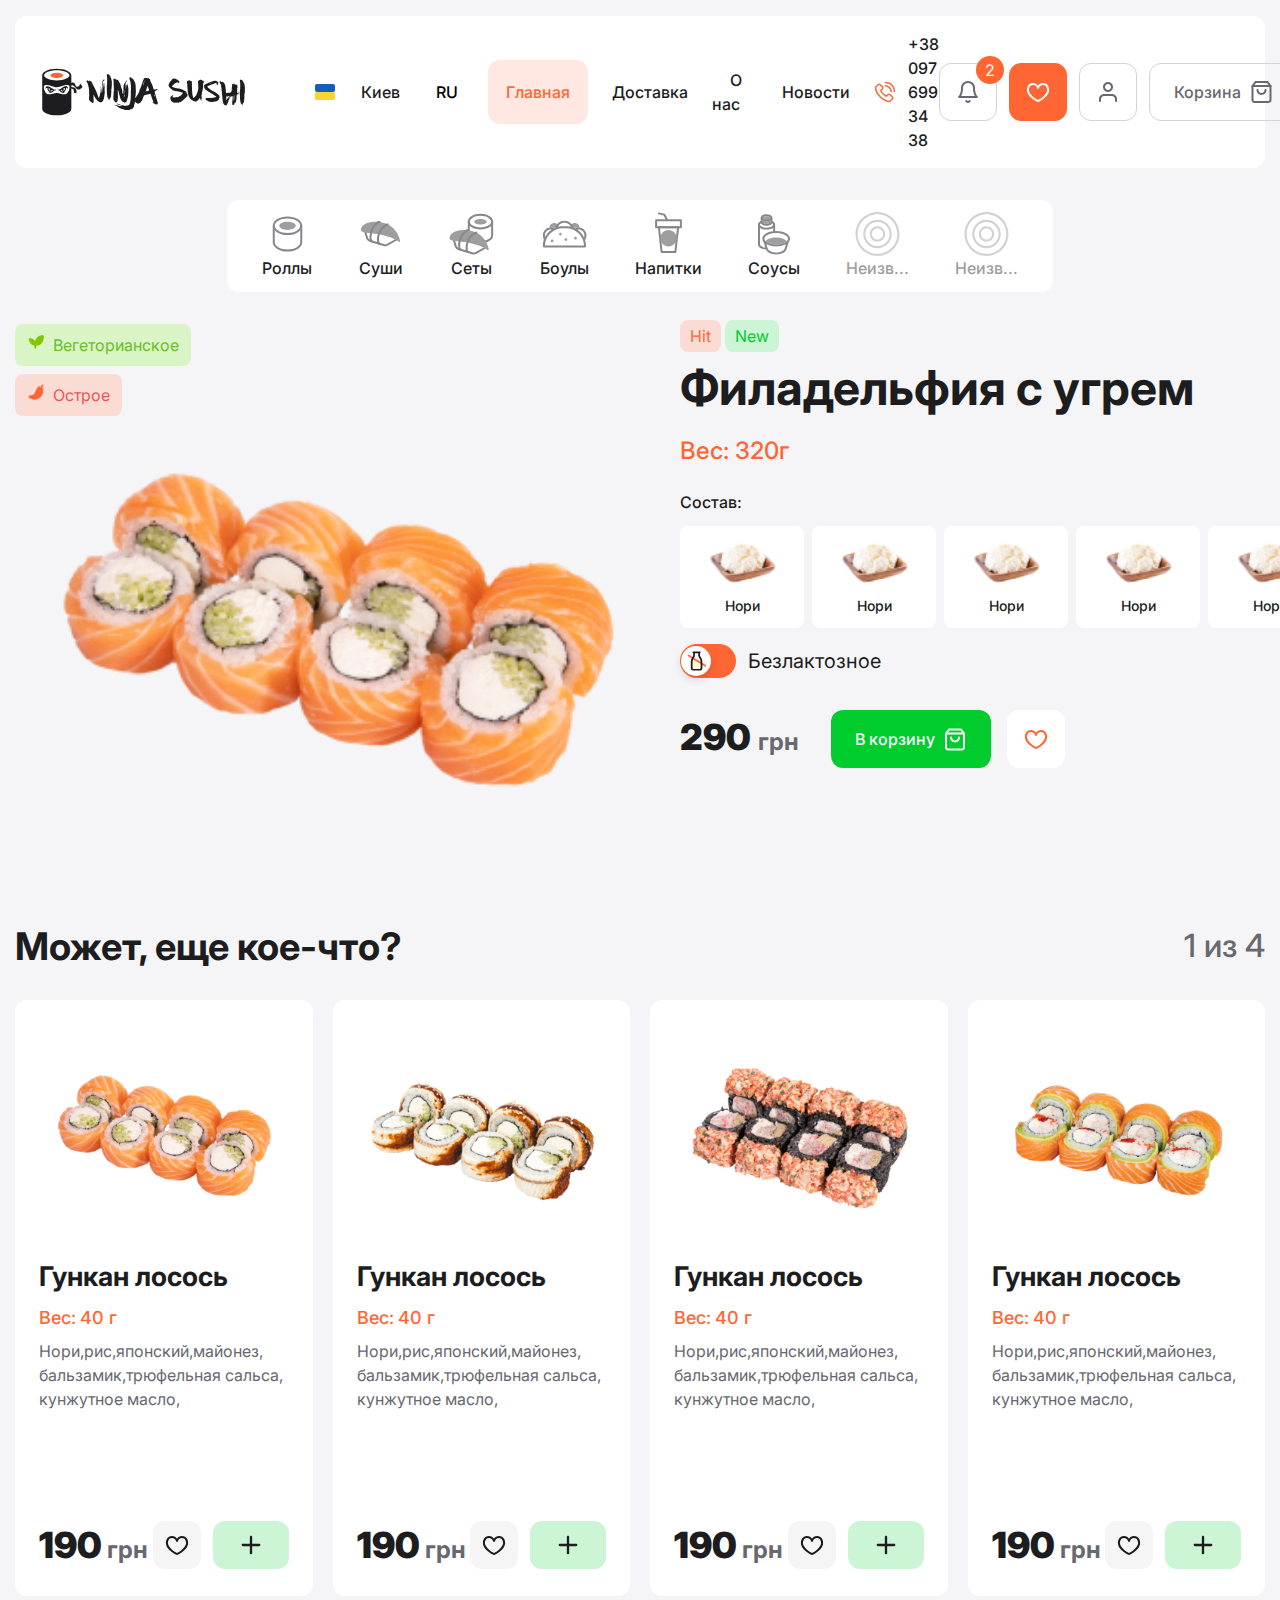
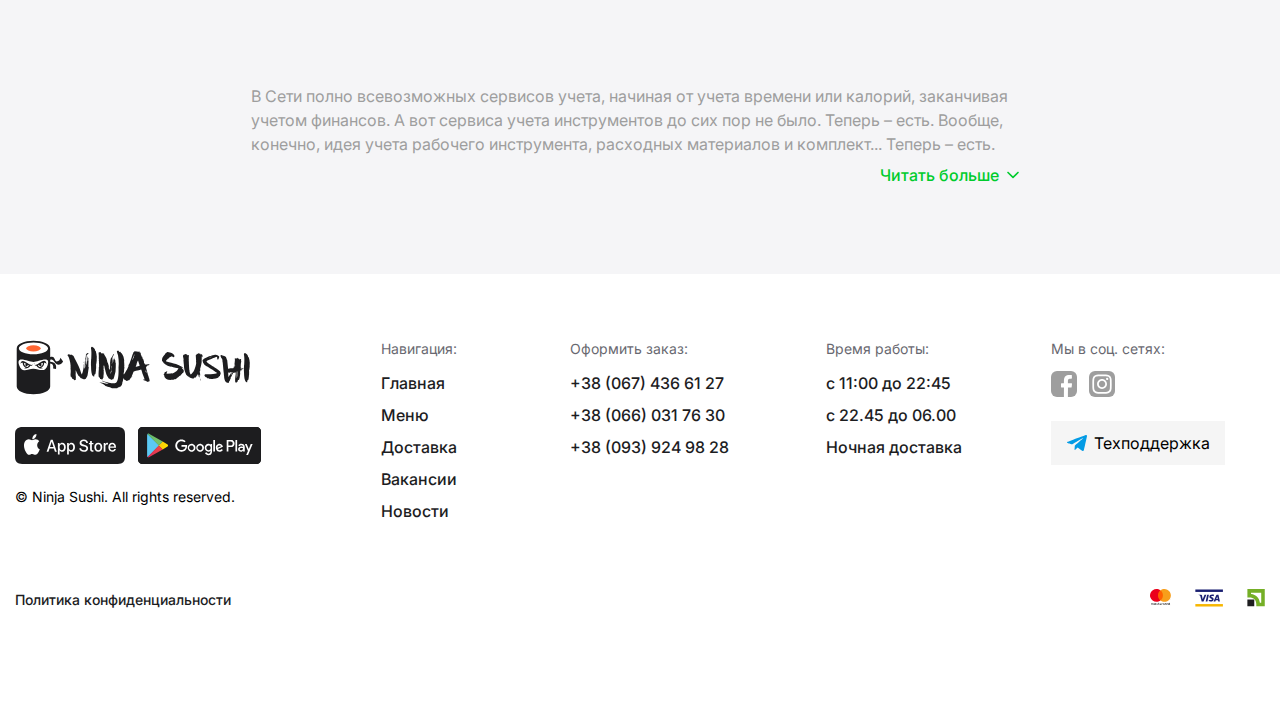
==== commit 344d2f05: "feat: add css" ====
--- a/pages/card/index.html
+++ b/pages/card/index.html
@@ -373,8 +373,7 @@
                                 <span class="product__switch-name">Безлактозное</span>
                             </div>
                             <div class="product__actions">
-                                <p class="product__price"><strong>290 </strong>грн</p>
-                                <button>В корзину</button>
+                                <p class="product__price food__item-price"><strong>290 </strong>грн</p>
                                 <button class="product-btn btn">
                                     <span>В корзину</span>
                                     <svg width="24" height="25" viewBox="0 0 24 25" fill="none"
@@ -390,7 +389,7 @@
                                             fill="white" />
                                     </svg>
                                 </button>
-                                <button class="header__action-btn header__favorite">
+                                <button class=" product__actions-favotite header__action-btn header__favorite">
                                     <svg width="24" height="24" viewBox="0 0 24 24" fill="none"
                                         xmlns="http://www.w3.org/2000/svg">
                                         <path fill-rule="evenodd" clip-rule="evenodd"
@@ -410,14 +409,15 @@
                     <span class="product-more__count">1 из 4</span>
                 </div>
                 <div class="food__list">
-                    
-                    
+
+
                     <div class="food__item">
                         <div class="food__item-header">
                             <div class="food__item__header-img">
-                                <img src="../../assets/images/product/roll-1.png" width="331" height="290" alt="sushi gunkan">
+                                <img src="../../assets/images/product/roll-1.png" width="331" height="290"
+                                    alt="sushi gunkan">
                             </div>
-    
+
                         </div>
                         <div class="food__item-body">
                             <h3 class="food__item-title title">Гункан лосось</h3>
@@ -435,14 +435,22 @@
                         <div class="food__item-footer">
                             <p class="food__item-price"><strong>190</strong> грн</p>
                             <button class="food__item-favorite btn-add-favorite active">
-                                <svg width="24" height="24" viewBox="0 0 24 24" fill="none" xmlns="http://www.w3.org/2000/svg">
-                                    <path fill-rule="evenodd" clip-rule="evenodd" d="M3.67231 6.88373C2.99301 8.03334 2.76944 9.54025 2.98536 10.8356C3.41005 13.3834 5.61967 15.6795 7.96408 17.4158C9.10741 18.2625 10.2252 18.9342 11.0586 19.3944C11.4433 19.6068 11.7654 19.7731 11.999 19.8898C12.2326 19.7731 12.5547 19.6068 12.9394 19.3944C13.7728 18.9342 14.8906 18.2625 16.034 17.4158C18.3784 15.6795 20.588 13.3835 21.0127 10.8356C21.2286 9.54027 21.005 8.03335 20.3256 6.88373C19.6716 5.77693 18.6052 5 16.9991 5C15.3919 5 14.4126 5.78198 13.799 6.60001C13.4861 7.01722 13.2741 7.43971 13.1408 7.75963C13.0747 7.91826 13.0295 8.04799 13.0018 8.13415C12.988 8.17712 12.9786 8.20893 12.9733 8.2277L12.9683 8.24572L12.9687 8.24416C12.9685 8.24522 12.9686 8.24466 12.9683 8.24572C12.9682 8.24607 12.9684 8.2455 12.9683 8.24572C12.8556 8.68873 12.4565 9.00001 11.999 9C11.5415 8.99999 11.1425 8.68955 11.0299 8.24651C11.0298 8.2463 11.0299 8.24684 11.0299 8.24651L11.0247 8.22766C11.0193 8.2089 11.01 8.17709 10.9962 8.13412C10.9685 8.04796 10.9233 7.91823 10.8572 7.7596C10.7239 7.43969 10.5119 7.0172 10.199 6.59999C9.5855 5.78198 8.60615 4.99999 6.99893 5C5.39271 5.00001 4.3263 5.77695 3.67231 6.88373ZM11.999 8C11.0288 8.24252 11.029 8.24295 11.0291 8.24337L11.0296 8.24538L11.0299 8.24651M11.999 5.68095C11.9361 5.58783 11.8695 5.49398 11.799 5.4C10.9125 4.218 9.39184 2.99999 6.99893 3C4.60502 3.00001 2.92142 4.22307 1.95045 5.86628C1.00478 7.46667 0.728432 9.45975 1.01258 11.1644C1.57439 14.5349 4.36478 17.2389 6.77376 19.023C8.00712 19.9364 9.20437 20.6551 10.0918 21.1452C10.5364 21.3907 10.9056 21.5801 11.1655 21.709C11.2955 21.7734 11.3984 21.8229 11.4699 21.8567C11.5057 21.8736 11.5337 21.8866 11.5532 21.8957L11.5763 21.9063L11.583 21.9094L11.5852 21.9104C11.5855 21.9105 11.5865 21.9109 11.999 21L11.5865 21.9109C11.8487 22.0297 12.1493 22.0297 12.4115 21.911L11.999 21C12.4115 21.911 12.4112 21.9111 12.4115 21.911L12.4149 21.9094L12.4217 21.9063L12.4447 21.8957C12.4643 21.8866 12.4923 21.8736 12.528 21.8567C12.5996 21.8229 12.7024 21.7734 12.8325 21.709C13.0924 21.5801 13.4616 21.3907 13.9062 21.1452C14.7936 20.6551 15.9909 19.9364 17.2243 19.023C19.6333 17.2389 22.4237 14.5349 22.9855 11.1644C23.2696 9.45973 22.9932 7.46665 22.0475 5.86627C21.0765 4.22307 19.3929 3 16.9991 3C14.6062 3 13.0855 4.21802 12.199 5.39999C12.1285 5.49398 12.0619 5.58783 11.999 5.68095Z" fill="#1A1A1A"></path>
+                                <svg width="24" height="24" viewBox="0 0 24 24" fill="none"
+                                    xmlns="http://www.w3.org/2000/svg">
+                                    <path fill-rule="evenodd" clip-rule="evenodd"
+                                        d="M3.67231 6.88373C2.99301 8.03334 2.76944 9.54025 2.98536 10.8356C3.41005 13.3834 5.61967 15.6795 7.96408 17.4158C9.10741 18.2625 10.2252 18.9342 11.0586 19.3944C11.4433 19.6068 11.7654 19.7731 11.999 19.8898C12.2326 19.7731 12.5547 19.6068 12.9394 19.3944C13.7728 18.9342 14.8906 18.2625 16.034 17.4158C18.3784 15.6795 20.588 13.3835 21.0127 10.8356C21.2286 9.54027 21.005 8.03335 20.3256 6.88373C19.6716 5.77693 18.6052 5 16.9991 5C15.3919 5 14.4126 5.78198 13.799 6.60001C13.4861 7.01722 13.2741 7.43971 13.1408 7.75963C13.0747 7.91826 13.0295 8.04799 13.0018 8.13415C12.988 8.17712 12.9786 8.20893 12.9733 8.2277L12.9683 8.24572L12.9687 8.24416C12.9685 8.24522 12.9686 8.24466 12.9683 8.24572C12.9682 8.24607 12.9684 8.2455 12.9683 8.24572C12.8556 8.68873 12.4565 9.00001 11.999 9C11.5415 8.99999 11.1425 8.68955 11.0299 8.24651C11.0298 8.2463 11.0299 8.24684 11.0299 8.24651L11.0247 8.22766C11.0193 8.2089 11.01 8.17709 10.9962 8.13412C10.9685 8.04796 10.9233 7.91823 10.8572 7.7596C10.7239 7.43969 10.5119 7.0172 10.199 6.59999C9.5855 5.78198 8.60615 4.99999 6.99893 5C5.39271 5.00001 4.3263 5.77695 3.67231 6.88373ZM11.999 8C11.0288 8.24252 11.029 8.24295 11.0291 8.24337L11.0296 8.24538L11.0299 8.24651M11.999 5.68095C11.9361 5.58783 11.8695 5.49398 11.799 5.4C10.9125 4.218 9.39184 2.99999 6.99893 3C4.60502 3.00001 2.92142 4.22307 1.95045 5.86628C1.00478 7.46667 0.728432 9.45975 1.01258 11.1644C1.57439 14.5349 4.36478 17.2389 6.77376 19.023C8.00712 19.9364 9.20437 20.6551 10.0918 21.1452C10.5364 21.3907 10.9056 21.5801 11.1655 21.709C11.2955 21.7734 11.3984 21.8229 11.4699 21.8567C11.5057 21.8736 11.5337 21.8866 11.5532 21.8957L11.5763 21.9063L11.583 21.9094L11.5852 21.9104C11.5855 21.9105 11.5865 21.9109 11.999 21L11.5865 21.9109C11.8487 22.0297 12.1493 22.0297 12.4115 21.911L11.999 21C12.4115 21.911 12.4112 21.9111 12.4115 21.911L12.4149 21.9094L12.4217 21.9063L12.4447 21.8957C12.4643 21.8866 12.4923 21.8736 12.528 21.8567C12.5996 21.8229 12.7024 21.7734 12.8325 21.709C13.0924 21.5801 13.4616 21.3907 13.9062 21.1452C14.7936 20.6551 15.9909 19.9364 17.2243 19.023C19.6333 17.2389 22.4237 14.5349 22.9855 11.1644C23.2696 9.45973 22.9932 7.46665 22.0475 5.86627C21.0765 4.22307 19.3929 3 16.9991 3C14.6062 3 13.0855 4.21802 12.199 5.39999C12.1285 5.49398 12.0619 5.58783 11.999 5.68095Z"
+                                        fill="#1A1A1A"></path>
                                 </svg>
                             </button>
                             <button class="food__item-cart btn-add-cart">
-                                <svg width="28" height="28" viewBox="0 0 28 28" fill="none" xmlns="http://www.w3.org/2000/svg">
-                                    <path fill-rule="evenodd" clip-rule="evenodd" d="M14.0002 4.66602C14.6445 4.66602 15.1668 5.18835 15.1668 5.83268V22.166C15.1668 22.8104 14.6445 23.3327 14.0002 23.3327C13.3558 23.3327 12.8335 22.8104 12.8335 22.166V5.83268C12.8335 5.18835 13.3558 4.66602 14.0002 4.66602Z" fill="#1D1D1F"></path>
-                                    <path fill-rule="evenodd" clip-rule="evenodd" d="M4.6665 14.0007C4.6665 13.3563 5.18884 12.834 5.83317 12.834H22.1665C22.8108 12.834 23.3332 13.3563 23.3332 14.0007C23.3332 14.645 22.8108 15.1673 22.1665 15.1673H5.83317C5.18884 15.1673 4.6665 14.645 4.6665 14.0007Z" fill="#1D1D1F"></path>
+                                <svg width="28" height="28" viewBox="0 0 28 28" fill="none"
+                                    xmlns="http://www.w3.org/2000/svg">
+                                    <path fill-rule="evenodd" clip-rule="evenodd"
+                                        d="M14.0002 4.66602C14.6445 4.66602 15.1668 5.18835 15.1668 5.83268V22.166C15.1668 22.8104 14.6445 23.3327 14.0002 23.3327C13.3558 23.3327 12.8335 22.8104 12.8335 22.166V5.83268C12.8335 5.18835 13.3558 4.66602 14.0002 4.66602Z"
+                                        fill="#1D1D1F"></path>
+                                    <path fill-rule="evenodd" clip-rule="evenodd"
+                                        d="M4.6665 14.0007C4.6665 13.3563 5.18884 12.834 5.83317 12.834H22.1665C22.8108 12.834 23.3332 13.3563 23.3332 14.0007C23.3332 14.645 22.8108 15.1673 22.1665 15.1673H5.83317C5.18884 15.1673 4.6665 14.645 4.6665 14.0007Z"
+                                        fill="#1D1D1F"></path>
                                 </svg>
                             </button>
                         </div>
@@ -450,9 +458,10 @@
                     <div class="food__item">
                         <div class="food__item-header">
                             <div class="food__item__header-img">
-                                <img src="../../assets/images/product/roll-2.png" width="331" height="290" alt="sushi gunkan">
+                                <img src="../../assets/images/product/roll-2.png" width="331" height="290"
+                                    alt="sushi gunkan">
                             </div>
-    
+
                         </div>
                         <div class="food__item-body">
                             <h3 class="food__item-title title">Гункан лосось</h3>
@@ -470,14 +479,22 @@
                         <div class="food__item-footer">
                             <p class="food__item-price"><strong>190</strong> грн</p>
                             <button class="food__item-favorite btn-add-favorite active">
-                                <svg width="24" height="24" viewBox="0 0 24 24" fill="none" xmlns="http://www.w3.org/2000/svg">
-                                    <path fill-rule="evenodd" clip-rule="evenodd" d="M3.67231 6.88373C2.99301 8.03334 2.76944 9.54025 2.98536 10.8356C3.41005 13.3834 5.61967 15.6795 7.96408 17.4158C9.10741 18.2625 10.2252 18.9342 11.0586 19.3944C11.4433 19.6068 11.7654 19.7731 11.999 19.8898C12.2326 19.7731 12.5547 19.6068 12.9394 19.3944C13.7728 18.9342 14.8906 18.2625 16.034 17.4158C18.3784 15.6795 20.588 13.3835 21.0127 10.8356C21.2286 9.54027 21.005 8.03335 20.3256 6.88373C19.6716 5.77693 18.6052 5 16.9991 5C15.3919 5 14.4126 5.78198 13.799 6.60001C13.4861 7.01722 13.2741 7.43971 13.1408 7.75963C13.0747 7.91826 13.0295 8.04799 13.0018 8.13415C12.988 8.17712 12.9786 8.20893 12.9733 8.2277L12.9683 8.24572L12.9687 8.24416C12.9685 8.24522 12.9686 8.24466 12.9683 8.24572C12.9682 8.24607 12.9684 8.2455 12.9683 8.24572C12.8556 8.68873 12.4565 9.00001 11.999 9C11.5415 8.99999 11.1425 8.68955 11.0299 8.24651C11.0298 8.2463 11.0299 8.24684 11.0299 8.24651L11.0247 8.22766C11.0193 8.2089 11.01 8.17709 10.9962 8.13412C10.9685 8.04796 10.9233 7.91823 10.8572 7.7596C10.7239 7.43969 10.5119 7.0172 10.199 6.59999C9.5855 5.78198 8.60615 4.99999 6.99893 5C5.39271 5.00001 4.3263 5.77695 3.67231 6.88373ZM11.999 8C11.0288 8.24252 11.029 8.24295 11.0291 8.24337L11.0296 8.24538L11.0299 8.24651M11.999 5.68095C11.9361 5.58783 11.8695 5.49398 11.799 5.4C10.9125 4.218 9.39184 2.99999 6.99893 3C4.60502 3.00001 2.92142 4.22307 1.95045 5.86628C1.00478 7.46667 0.728432 9.45975 1.01258 11.1644C1.57439 14.5349 4.36478 17.2389 6.77376 19.023C8.00712 19.9364 9.20437 20.6551 10.0918 21.1452C10.5364 21.3907 10.9056 21.5801 11.1655 21.709C11.2955 21.7734 11.3984 21.8229 11.4699 21.8567C11.5057 21.8736 11.5337 21.8866 11.5532 21.8957L11.5763 21.9063L11.583 21.9094L11.5852 21.9104C11.5855 21.9105 11.5865 21.9109 11.999 21L11.5865 21.9109C11.8487 22.0297 12.1493 22.0297 12.4115 21.911L11.999 21C12.4115 21.911 12.4112 21.9111 12.4115 21.911L12.4149 21.9094L12.4217 21.9063L12.4447 21.8957C12.4643 21.8866 12.4923 21.8736 12.528 21.8567C12.5996 21.8229 12.7024 21.7734 12.8325 21.709C13.0924 21.5801 13.4616 21.3907 13.9062 21.1452C14.7936 20.6551 15.9909 19.9364 17.2243 19.023C19.6333 17.2389 22.4237 14.5349 22.9855 11.1644C23.2696 9.45973 22.9932 7.46665 22.0475 5.86627C21.0765 4.22307 19.3929 3 16.9991 3C14.6062 3 13.0855 4.21802 12.199 5.39999C12.1285 5.49398 12.0619 5.58783 11.999 5.68095Z" fill="#1A1A1A"></path>
+                                <svg width="24" height="24" viewBox="0 0 24 24" fill="none"
+                                    xmlns="http://www.w3.org/2000/svg">
+                                    <path fill-rule="evenodd" clip-rule="evenodd"
+                                        d="M3.67231 6.88373C2.99301 8.03334 2.76944 9.54025 2.98536 10.8356C3.41005 13.3834 5.61967 15.6795 7.96408 17.4158C9.10741 18.2625 10.2252 18.9342 11.0586 19.3944C11.4433 19.6068 11.7654 19.7731 11.999 19.8898C12.2326 19.7731 12.5547 19.6068 12.9394 19.3944C13.7728 18.9342 14.8906 18.2625 16.034 17.4158C18.3784 15.6795 20.588 13.3835 21.0127 10.8356C21.2286 9.54027 21.005 8.03335 20.3256 6.88373C19.6716 5.77693 18.6052 5 16.9991 5C15.3919 5 14.4126 5.78198 13.799 6.60001C13.4861 7.01722 13.2741 7.43971 13.1408 7.75963C13.0747 7.91826 13.0295 8.04799 13.0018 8.13415C12.988 8.17712 12.9786 8.20893 12.9733 8.2277L12.9683 8.24572L12.9687 8.24416C12.9685 8.24522 12.9686 8.24466 12.9683 8.24572C12.9682 8.24607 12.9684 8.2455 12.9683 8.24572C12.8556 8.68873 12.4565 9.00001 11.999 9C11.5415 8.99999 11.1425 8.68955 11.0299 8.24651C11.0298 8.2463 11.0299 8.24684 11.0299 8.24651L11.0247 8.22766C11.0193 8.2089 11.01 8.17709 10.9962 8.13412C10.9685 8.04796 10.9233 7.91823 10.8572 7.7596C10.7239 7.43969 10.5119 7.0172 10.199 6.59999C9.5855 5.78198 8.60615 4.99999 6.99893 5C5.39271 5.00001 4.3263 5.77695 3.67231 6.88373ZM11.999 8C11.0288 8.24252 11.029 8.24295 11.0291 8.24337L11.0296 8.24538L11.0299 8.24651M11.999 5.68095C11.9361 5.58783 11.8695 5.49398 11.799 5.4C10.9125 4.218 9.39184 2.99999 6.99893 3C4.60502 3.00001 2.92142 4.22307 1.95045 5.86628C1.00478 7.46667 0.728432 9.45975 1.01258 11.1644C1.57439 14.5349 4.36478 17.2389 6.77376 19.023C8.00712 19.9364 9.20437 20.6551 10.0918 21.1452C10.5364 21.3907 10.9056 21.5801 11.1655 21.709C11.2955 21.7734 11.3984 21.8229 11.4699 21.8567C11.5057 21.8736 11.5337 21.8866 11.5532 21.8957L11.5763 21.9063L11.583 21.9094L11.5852 21.9104C11.5855 21.9105 11.5865 21.9109 11.999 21L11.5865 21.9109C11.8487 22.0297 12.1493 22.0297 12.4115 21.911L11.999 21C12.4115 21.911 12.4112 21.9111 12.4115 21.911L12.4149 21.9094L12.4217 21.9063L12.4447 21.8957C12.4643 21.8866 12.4923 21.8736 12.528 21.8567C12.5996 21.8229 12.7024 21.7734 12.8325 21.709C13.0924 21.5801 13.4616 21.3907 13.9062 21.1452C14.7936 20.6551 15.9909 19.9364 17.2243 19.023C19.6333 17.2389 22.4237 14.5349 22.9855 11.1644C23.2696 9.45973 22.9932 7.46665 22.0475 5.86627C21.0765 4.22307 19.3929 3 16.9991 3C14.6062 3 13.0855 4.21802 12.199 5.39999C12.1285 5.49398 12.0619 5.58783 11.999 5.68095Z"
+                                        fill="#1A1A1A"></path>
                                 </svg>
                             </button>
                             <button class="food__item-cart btn-add-cart">
-                                <svg width="28" height="28" viewBox="0 0 28 28" fill="none" xmlns="http://www.w3.org/2000/svg">
-                                    <path fill-rule="evenodd" clip-rule="evenodd" d="M14.0002 4.66602C14.6445 4.66602 15.1668 5.18835 15.1668 5.83268V22.166C15.1668 22.8104 14.6445 23.3327 14.0002 23.3327C13.3558 23.3327 12.8335 22.8104 12.8335 22.166V5.83268C12.8335 5.18835 13.3558 4.66602 14.0002 4.66602Z" fill="#1D1D1F"></path>
-                                    <path fill-rule="evenodd" clip-rule="evenodd" d="M4.6665 14.0007C4.6665 13.3563 5.18884 12.834 5.83317 12.834H22.1665C22.8108 12.834 23.3332 13.3563 23.3332 14.0007C23.3332 14.645 22.8108 15.1673 22.1665 15.1673H5.83317C5.18884 15.1673 4.6665 14.645 4.6665 14.0007Z" fill="#1D1D1F"></path>
+                                <svg width="28" height="28" viewBox="0 0 28 28" fill="none"
+                                    xmlns="http://www.w3.org/2000/svg">
+                                    <path fill-rule="evenodd" clip-rule="evenodd"
+                                        d="M14.0002 4.66602C14.6445 4.66602 15.1668 5.18835 15.1668 5.83268V22.166C15.1668 22.8104 14.6445 23.3327 14.0002 23.3327C13.3558 23.3327 12.8335 22.8104 12.8335 22.166V5.83268C12.8335 5.18835 13.3558 4.66602 14.0002 4.66602Z"
+                                        fill="#1D1D1F"></path>
+                                    <path fill-rule="evenodd" clip-rule="evenodd"
+                                        d="M4.6665 14.0007C4.6665 13.3563 5.18884 12.834 5.83317 12.834H22.1665C22.8108 12.834 23.3332 13.3563 23.3332 14.0007C23.3332 14.645 22.8108 15.1673 22.1665 15.1673H5.83317C5.18884 15.1673 4.6665 14.645 4.6665 14.0007Z"
+                                        fill="#1D1D1F"></path>
                                 </svg>
                             </button>
                         </div>
@@ -485,9 +502,10 @@
                     <div class="food__item">
                         <div class="food__item-header">
                             <div class="food__item__header-img">
-                                <img src="../../assets/images/product/roll-3.png" width="331" height="290" alt="sushi gunkan">
+                                <img src="../../assets/images/product/roll-3.png" width="331" height="290"
+                                    alt="sushi gunkan">
                             </div>
-    
+
                         </div>
                         <div class="food__item-body">
                             <h3 class="food__item-title title">Гункан лосось</h3>
@@ -505,14 +523,22 @@
                         <div class="food__item-footer">
                             <p class="food__item-price"><strong>190</strong> грн</p>
                             <button class="food__item-favorite btn-add-favorite active">
-                                <svg width="24" height="24" viewBox="0 0 24 24" fill="none" xmlns="http://www.w3.org/2000/svg">
-                                    <path fill-rule="evenodd" clip-rule="evenodd" d="M3.67231 6.88373C2.99301 8.03334 2.76944 9.54025 2.98536 10.8356C3.41005 13.3834 5.61967 15.6795 7.96408 17.4158C9.10741 18.2625 10.2252 18.9342 11.0586 19.3944C11.4433 19.6068 11.7654 19.7731 11.999 19.8898C12.2326 19.7731 12.5547 19.6068 12.9394 19.3944C13.7728 18.9342 14.8906 18.2625 16.034 17.4158C18.3784 15.6795 20.588 13.3835 21.0127 10.8356C21.2286 9.54027 21.005 8.03335 20.3256 6.88373C19.6716 5.77693 18.6052 5 16.9991 5C15.3919 5 14.4126 5.78198 13.799 6.60001C13.4861 7.01722 13.2741 7.43971 13.1408 7.75963C13.0747 7.91826 13.0295 8.04799 13.0018 8.13415C12.988 8.17712 12.9786 8.20893 12.9733 8.2277L12.9683 8.24572L12.9687 8.24416C12.9685 8.24522 12.9686 8.24466 12.9683 8.24572C12.9682 8.24607 12.9684 8.2455 12.9683 8.24572C12.8556 8.68873 12.4565 9.00001 11.999 9C11.5415 8.99999 11.1425 8.68955 11.0299 8.24651C11.0298 8.2463 11.0299 8.24684 11.0299 8.24651L11.0247 8.22766C11.0193 8.2089 11.01 8.17709 10.9962 8.13412C10.9685 8.04796 10.9233 7.91823 10.8572 7.7596C10.7239 7.43969 10.5119 7.0172 10.199 6.59999C9.5855 5.78198 8.60615 4.99999 6.99893 5C5.39271 5.00001 4.3263 5.77695 3.67231 6.88373ZM11.999 8C11.0288 8.24252 11.029 8.24295 11.0291 8.24337L11.0296 8.24538L11.0299 8.24651M11.999 5.68095C11.9361 5.58783 11.8695 5.49398 11.799 5.4C10.9125 4.218 9.39184 2.99999 6.99893 3C4.60502 3.00001 2.92142 4.22307 1.95045 5.86628C1.00478 7.46667 0.728432 9.45975 1.01258 11.1644C1.57439 14.5349 4.36478 17.2389 6.77376 19.023C8.00712 19.9364 9.20437 20.6551 10.0918 21.1452C10.5364 21.3907 10.9056 21.5801 11.1655 21.709C11.2955 21.7734 11.3984 21.8229 11.4699 21.8567C11.5057 21.8736 11.5337 21.8866 11.5532 21.8957L11.5763 21.9063L11.583 21.9094L11.5852 21.9104C11.5855 21.9105 11.5865 21.9109 11.999 21L11.5865 21.9109C11.8487 22.0297 12.1493 22.0297 12.4115 21.911L11.999 21C12.4115 21.911 12.4112 21.9111 12.4115 21.911L12.4149 21.9094L12.4217 21.9063L12.4447 21.8957C12.4643 21.8866 12.4923 21.8736 12.528 21.8567C12.5996 21.8229 12.7024 21.7734 12.8325 21.709C13.0924 21.5801 13.4616 21.3907 13.9062 21.1452C14.7936 20.6551 15.9909 19.9364 17.2243 19.023C19.6333 17.2389 22.4237 14.5349 22.9855 11.1644C23.2696 9.45973 22.9932 7.46665 22.0475 5.86627C21.0765 4.22307 19.3929 3 16.9991 3C14.6062 3 13.0855 4.21802 12.199 5.39999C12.1285 5.49398 12.0619 5.58783 11.999 5.68095Z" fill="#1A1A1A"></path>
+                                <svg width="24" height="24" viewBox="0 0 24 24" fill="none"
+                                    xmlns="http://www.w3.org/2000/svg">
+                                    <path fill-rule="evenodd" clip-rule="evenodd"
+                                        d="M3.67231 6.88373C2.99301 8.03334 2.76944 9.54025 2.98536 10.8356C3.41005 13.3834 5.61967 15.6795 7.96408 17.4158C9.10741 18.2625 10.2252 18.9342 11.0586 19.3944C11.4433 19.6068 11.7654 19.7731 11.999 19.8898C12.2326 19.7731 12.5547 19.6068 12.9394 19.3944C13.7728 18.9342 14.8906 18.2625 16.034 17.4158C18.3784 15.6795 20.588 13.3835 21.0127 10.8356C21.2286 9.54027 21.005 8.03335 20.3256 6.88373C19.6716 5.77693 18.6052 5 16.9991 5C15.3919 5 14.4126 5.78198 13.799 6.60001C13.4861 7.01722 13.2741 7.43971 13.1408 7.75963C13.0747 7.91826 13.0295 8.04799 13.0018 8.13415C12.988 8.17712 12.9786 8.20893 12.9733 8.2277L12.9683 8.24572L12.9687 8.24416C12.9685 8.24522 12.9686 8.24466 12.9683 8.24572C12.9682 8.24607 12.9684 8.2455 12.9683 8.24572C12.8556 8.68873 12.4565 9.00001 11.999 9C11.5415 8.99999 11.1425 8.68955 11.0299 8.24651C11.0298 8.2463 11.0299 8.24684 11.0299 8.24651L11.0247 8.22766C11.0193 8.2089 11.01 8.17709 10.9962 8.13412C10.9685 8.04796 10.9233 7.91823 10.8572 7.7596C10.7239 7.43969 10.5119 7.0172 10.199 6.59999C9.5855 5.78198 8.60615 4.99999 6.99893 5C5.39271 5.00001 4.3263 5.77695 3.67231 6.88373ZM11.999 8C11.0288 8.24252 11.029 8.24295 11.0291 8.24337L11.0296 8.24538L11.0299 8.24651M11.999 5.68095C11.9361 5.58783 11.8695 5.49398 11.799 5.4C10.9125 4.218 9.39184 2.99999 6.99893 3C4.60502 3.00001 2.92142 4.22307 1.95045 5.86628C1.00478 7.46667 0.728432 9.45975 1.01258 11.1644C1.57439 14.5349 4.36478 17.2389 6.77376 19.023C8.00712 19.9364 9.20437 20.6551 10.0918 21.1452C10.5364 21.3907 10.9056 21.5801 11.1655 21.709C11.2955 21.7734 11.3984 21.8229 11.4699 21.8567C11.5057 21.8736 11.5337 21.8866 11.5532 21.8957L11.5763 21.9063L11.583 21.9094L11.5852 21.9104C11.5855 21.9105 11.5865 21.9109 11.999 21L11.5865 21.9109C11.8487 22.0297 12.1493 22.0297 12.4115 21.911L11.999 21C12.4115 21.911 12.4112 21.9111 12.4115 21.911L12.4149 21.9094L12.4217 21.9063L12.4447 21.8957C12.4643 21.8866 12.4923 21.8736 12.528 21.8567C12.5996 21.8229 12.7024 21.7734 12.8325 21.709C13.0924 21.5801 13.4616 21.3907 13.9062 21.1452C14.7936 20.6551 15.9909 19.9364 17.2243 19.023C19.6333 17.2389 22.4237 14.5349 22.9855 11.1644C23.2696 9.45973 22.9932 7.46665 22.0475 5.86627C21.0765 4.22307 19.3929 3 16.9991 3C14.6062 3 13.0855 4.21802 12.199 5.39999C12.1285 5.49398 12.0619 5.58783 11.999 5.68095Z"
+                                        fill="#1A1A1A"></path>
                                 </svg>
                             </button>
                             <button class="food__item-cart btn-add-cart">
-                                <svg width="28" height="28" viewBox="0 0 28 28" fill="none" xmlns="http://www.w3.org/2000/svg">
-                                    <path fill-rule="evenodd" clip-rule="evenodd" d="M14.0002 4.66602C14.6445 4.66602 15.1668 5.18835 15.1668 5.83268V22.166C15.1668 22.8104 14.6445 23.3327 14.0002 23.3327C13.3558 23.3327 12.8335 22.8104 12.8335 22.166V5.83268C12.8335 5.18835 13.3558 4.66602 14.0002 4.66602Z" fill="#1D1D1F"></path>
-                                    <path fill-rule="evenodd" clip-rule="evenodd" d="M4.6665 14.0007C4.6665 13.3563 5.18884 12.834 5.83317 12.834H22.1665C22.8108 12.834 23.3332 13.3563 23.3332 14.0007C23.3332 14.645 22.8108 15.1673 22.1665 15.1673H5.83317C5.18884 15.1673 4.6665 14.645 4.6665 14.0007Z" fill="#1D1D1F"></path>
+                                <svg width="28" height="28" viewBox="0 0 28 28" fill="none"
+                                    xmlns="http://www.w3.org/2000/svg">
+                                    <path fill-rule="evenodd" clip-rule="evenodd"
+                                        d="M14.0002 4.66602C14.6445 4.66602 15.1668 5.18835 15.1668 5.83268V22.166C15.1668 22.8104 14.6445 23.3327 14.0002 23.3327C13.3558 23.3327 12.8335 22.8104 12.8335 22.166V5.83268C12.8335 5.18835 13.3558 4.66602 14.0002 4.66602Z"
+                                        fill="#1D1D1F"></path>
+                                    <path fill-rule="evenodd" clip-rule="evenodd"
+                                        d="M4.6665 14.0007C4.6665 13.3563 5.18884 12.834 5.83317 12.834H22.1665C22.8108 12.834 23.3332 13.3563 23.3332 14.0007C23.3332 14.645 22.8108 15.1673 22.1665 15.1673H5.83317C5.18884 15.1673 4.6665 14.645 4.6665 14.0007Z"
+                                        fill="#1D1D1F"></path>
                                 </svg>
                             </button>
                         </div>
@@ -520,9 +546,10 @@
                     <div class="food__item">
                         <div class="food__item-header">
                             <div class="food__item__header-img">
-                                <img src="../../assets/images/product/roll-4.png" width="331" height="290" alt="sushi gunkan">
+                                <img src="../../assets/images/product/roll-4.png" width="331" height="290"
+                                    alt="sushi gunkan">
                             </div>
-    
+
                         </div>
                         <div class="food__item-body">
                             <h3 class="food__item-title title">Гункан лосось</h3>
@@ -540,14 +567,22 @@
                         <div class="food__item-footer">
                             <p class="food__item-price"><strong>190</strong> грн</p>
                             <button class="food__item-favorite btn-add-favorite active">
-                                <svg width="24" height="24" viewBox="0 0 24 24" fill="none" xmlns="http://www.w3.org/2000/svg">
-                                    <path fill-rule="evenodd" clip-rule="evenodd" d="M3.67231 6.88373C2.99301 8.03334 2.76944 9.54025 2.98536 10.8356C3.41005 13.3834 5.61967 15.6795 7.96408 17.4158C9.10741 18.2625 10.2252 18.9342 11.0586 19.3944C11.4433 19.6068 11.7654 19.7731 11.999 19.8898C12.2326 19.7731 12.5547 19.6068 12.9394 19.3944C13.7728 18.9342 14.8906 18.2625 16.034 17.4158C18.3784 15.6795 20.588 13.3835 21.0127 10.8356C21.2286 9.54027 21.005 8.03335 20.3256 6.88373C19.6716 5.77693 18.6052 5 16.9991 5C15.3919 5 14.4126 5.78198 13.799 6.60001C13.4861 7.01722 13.2741 7.43971 13.1408 7.75963C13.0747 7.91826 13.0295 8.04799 13.0018 8.13415C12.988 8.17712 12.9786 8.20893 12.9733 8.2277L12.9683 8.24572L12.9687 8.24416C12.9685 8.24522 12.9686 8.24466 12.9683 8.24572C12.9682 8.24607 12.9684 8.2455 12.9683 8.24572C12.8556 8.68873 12.4565 9.00001 11.999 9C11.5415 8.99999 11.1425 8.68955 11.0299 8.24651C11.0298 8.2463 11.0299 8.24684 11.0299 8.24651L11.0247 8.22766C11.0193 8.2089 11.01 8.17709 10.9962 8.13412C10.9685 8.04796 10.9233 7.91823 10.8572 7.7596C10.7239 7.43969 10.5119 7.0172 10.199 6.59999C9.5855 5.78198 8.60615 4.99999 6.99893 5C5.39271 5.00001 4.3263 5.77695 3.67231 6.88373ZM11.999 8C11.0288 8.24252 11.029 8.24295 11.0291 8.24337L11.0296 8.24538L11.0299 8.24651M11.999 5.68095C11.9361 5.58783 11.8695 5.49398 11.799 5.4C10.9125 4.218 9.39184 2.99999 6.99893 3C4.60502 3.00001 2.92142 4.22307 1.95045 5.86628C1.00478 7.46667 0.728432 9.45975 1.01258 11.1644C1.57439 14.5349 4.36478 17.2389 6.77376 19.023C8.00712 19.9364 9.20437 20.6551 10.0918 21.1452C10.5364 21.3907 10.9056 21.5801 11.1655 21.709C11.2955 21.7734 11.3984 21.8229 11.4699 21.8567C11.5057 21.8736 11.5337 21.8866 11.5532 21.8957L11.5763 21.9063L11.583 21.9094L11.5852 21.9104C11.5855 21.9105 11.5865 21.9109 11.999 21L11.5865 21.9109C11.8487 22.0297 12.1493 22.0297 12.4115 21.911L11.999 21C12.4115 21.911 12.4112 21.9111 12.4115 21.911L12.4149 21.9094L12.4217 21.9063L12.4447 21.8957C12.4643 21.8866 12.4923 21.8736 12.528 21.8567C12.5996 21.8229 12.7024 21.7734 12.8325 21.709C13.0924 21.5801 13.4616 21.3907 13.9062 21.1452C14.7936 20.6551 15.9909 19.9364 17.2243 19.023C19.6333 17.2389 22.4237 14.5349 22.9855 11.1644C23.2696 9.45973 22.9932 7.46665 22.0475 5.86627C21.0765 4.22307 19.3929 3 16.9991 3C14.6062 3 13.0855 4.21802 12.199 5.39999C12.1285 5.49398 12.0619 5.58783 11.999 5.68095Z" fill="#1A1A1A"></path>
+                                <svg width="24" height="24" viewBox="0 0 24 24" fill="none"
+                                    xmlns="http://www.w3.org/2000/svg">
+                                    <path fill-rule="evenodd" clip-rule="evenodd"
+                                        d="M3.67231 6.88373C2.99301 8.03334 2.76944 9.54025 2.98536 10.8356C3.41005 13.3834 5.61967 15.6795 7.96408 17.4158C9.10741 18.2625 10.2252 18.9342 11.0586 19.3944C11.4433 19.6068 11.7654 19.7731 11.999 19.8898C12.2326 19.7731 12.5547 19.6068 12.9394 19.3944C13.7728 18.9342 14.8906 18.2625 16.034 17.4158C18.3784 15.6795 20.588 13.3835 21.0127 10.8356C21.2286 9.54027 21.005 8.03335 20.3256 6.88373C19.6716 5.77693 18.6052 5 16.9991 5C15.3919 5 14.4126 5.78198 13.799 6.60001C13.4861 7.01722 13.2741 7.43971 13.1408 7.75963C13.0747 7.91826 13.0295 8.04799 13.0018 8.13415C12.988 8.17712 12.9786 8.20893 12.9733 8.2277L12.9683 8.24572L12.9687 8.24416C12.9685 8.24522 12.9686 8.24466 12.9683 8.24572C12.9682 8.24607 12.9684 8.2455 12.9683 8.24572C12.8556 8.68873 12.4565 9.00001 11.999 9C11.5415 8.99999 11.1425 8.68955 11.0299 8.24651C11.0298 8.2463 11.0299 8.24684 11.0299 8.24651L11.0247 8.22766C11.0193 8.2089 11.01 8.17709 10.9962 8.13412C10.9685 8.04796 10.9233 7.91823 10.8572 7.7596C10.7239 7.43969 10.5119 7.0172 10.199 6.59999C9.5855 5.78198 8.60615 4.99999 6.99893 5C5.39271 5.00001 4.3263 5.77695 3.67231 6.88373ZM11.999 8C11.0288 8.24252 11.029 8.24295 11.0291 8.24337L11.0296 8.24538L11.0299 8.24651M11.999 5.68095C11.9361 5.58783 11.8695 5.49398 11.799 5.4C10.9125 4.218 9.39184 2.99999 6.99893 3C4.60502 3.00001 2.92142 4.22307 1.95045 5.86628C1.00478 7.46667 0.728432 9.45975 1.01258 11.1644C1.57439 14.5349 4.36478 17.2389 6.77376 19.023C8.00712 19.9364 9.20437 20.6551 10.0918 21.1452C10.5364 21.3907 10.9056 21.5801 11.1655 21.709C11.2955 21.7734 11.3984 21.8229 11.4699 21.8567C11.5057 21.8736 11.5337 21.8866 11.5532 21.8957L11.5763 21.9063L11.583 21.9094L11.5852 21.9104C11.5855 21.9105 11.5865 21.9109 11.999 21L11.5865 21.9109C11.8487 22.0297 12.1493 22.0297 12.4115 21.911L11.999 21C12.4115 21.911 12.4112 21.9111 12.4115 21.911L12.4149 21.9094L12.4217 21.9063L12.4447 21.8957C12.4643 21.8866 12.4923 21.8736 12.528 21.8567C12.5996 21.8229 12.7024 21.7734 12.8325 21.709C13.0924 21.5801 13.4616 21.3907 13.9062 21.1452C14.7936 20.6551 15.9909 19.9364 17.2243 19.023C19.6333 17.2389 22.4237 14.5349 22.9855 11.1644C23.2696 9.45973 22.9932 7.46665 22.0475 5.86627C21.0765 4.22307 19.3929 3 16.9991 3C14.6062 3 13.0855 4.21802 12.199 5.39999C12.1285 5.49398 12.0619 5.58783 11.999 5.68095Z"
+                                        fill="#1A1A1A"></path>
                                 </svg>
                             </button>
                             <button class="food__item-cart btn-add-cart">
-                                <svg width="28" height="28" viewBox="0 0 28 28" fill="none" xmlns="http://www.w3.org/2000/svg">
-                                    <path fill-rule="evenodd" clip-rule="evenodd" d="M14.0002 4.66602C14.6445 4.66602 15.1668 5.18835 15.1668 5.83268V22.166C15.1668 22.8104 14.6445 23.3327 14.0002 23.3327C13.3558 23.3327 12.8335 22.8104 12.8335 22.166V5.83268C12.8335 5.18835 13.3558 4.66602 14.0002 4.66602Z" fill="#1D1D1F"></path>
-                                    <path fill-rule="evenodd" clip-rule="evenodd" d="M4.6665 14.0007C4.6665 13.3563 5.18884 12.834 5.83317 12.834H22.1665C22.8108 12.834 23.3332 13.3563 23.3332 14.0007C23.3332 14.645 22.8108 15.1673 22.1665 15.1673H5.83317C5.18884 15.1673 4.6665 14.645 4.6665 14.0007Z" fill="#1D1D1F"></path>
+                                <svg width="28" height="28" viewBox="0 0 28 28" fill="none"
+                                    xmlns="http://www.w3.org/2000/svg">
+                                    <path fill-rule="evenodd" clip-rule="evenodd"
+                                        d="M14.0002 4.66602C14.6445 4.66602 15.1668 5.18835 15.1668 5.83268V22.166C15.1668 22.8104 14.6445 23.3327 14.0002 23.3327C13.3558 23.3327 12.8335 22.8104 12.8335 22.166V5.83268C12.8335 5.18835 13.3558 4.66602 14.0002 4.66602Z"
+                                        fill="#1D1D1F"></path>
+                                    <path fill-rule="evenodd" clip-rule="evenodd"
+                                        d="M4.6665 14.0007C4.6665 13.3563 5.18884 12.834 5.83317 12.834H22.1665C22.8108 12.834 23.3332 13.3563 23.3332 14.0007C23.3332 14.645 22.8108 15.1673 22.1665 15.1673H5.83317C5.18884 15.1673 4.6665 14.645 4.6665 14.0007Z"
+                                        fill="#1D1D1F"></path>
                                 </svg>
                             </button>
                         </div>
@@ -555,14 +590,18 @@
                 </div>
 
                 <div class="text-block">
-                    <p class="text-block-text">В Сети полно всевозможных сервисов учета, начиная от учета времени или калорий,
+                    <p class="text-block-text">В Сети полно всевозможных сервисов учета, начиная от учета времени или
+                        калорий,
                         заканчивая учетом
-                        финансов. А вот сервиса учета инструментов до сих пор не было. Теперь – есть. Вообще, конечно, идея
+                        финансов. А вот сервиса учета инструментов до сих пор не было. Теперь – есть. Вообще, конечно,
+                        идея
                         учета рабочего инструмента, расходных материалов и комплект... Теперь – есть.</p>
                     <button class="text-block__btn">
                         <span>Читать больше</span>
                         <svg width="20" height="20" viewBox="0 0 20 20" fill="none" xmlns="http://www.w3.org/2000/svg">
-                            <path fill-rule="evenodd" clip-rule="evenodd" d="M4.41042 6.91009C4.73586 6.58466 5.26349 6.58466 5.58893 6.91009L9.99967 11.3208L14.4104 6.91009C14.7359 6.58466 15.2635 6.58466 15.5889 6.91009C15.9144 7.23553 15.9144 7.76317 15.5889 8.0886L10.5889 13.0886C10.2635 13.414 9.73586 13.414 9.41042 13.0886L4.41042 8.0886C4.08498 7.76317 4.08498 7.23553 4.41042 6.91009Z" fill="#00CC2D"></path>
+                            <path fill-rule="evenodd" clip-rule="evenodd"
+                                d="M4.41042 6.91009C4.73586 6.58466 5.26349 6.58466 5.58893 6.91009L9.99967 11.3208L14.4104 6.91009C14.7359 6.58466 15.2635 6.58466 15.5889 6.91009C15.9144 7.23553 15.9144 7.76317 15.5889 8.0886L10.5889 13.0886C10.2635 13.414 9.73586 13.414 9.41042 13.0886L4.41042 8.0886C4.08498 7.76317 4.08498 7.23553 4.41042 6.91009Z"
+                                fill="#00CC2D"></path>
                         </svg>
                     </button>
                 </div>
@@ -697,12 +736,10 @@
                                         fill="white" />
                                 </svg>
                             </a>
-
-
                         </div>
                         <div class="footer__social-btn">
                             <a class="footer__btn-link" href="#">
-                                <img src="./assets/images/home/site/telegram.svg" alt="phone icon" width="20"
+                                <img src="../../assets/images/home/site/telegram.svg" alt="phone icon" width="20"
                                     height="16">
                                 <span>Техподдержка</span>
                             </a>
--- a/pages/card/style.css
+++ b/pages/card/style.css
@@ -7,4 +7,257 @@
 .product {
     flex-grow: 1;
     margin-top: 32px;
-}+}
+
+.product__card {
+    display: flex;
+    gap: 20px;
+    justify-content: space-between;
+    margin-bottom: 88px;
+}
+
+.product__left {}
+
+.product__right,
+.product__left {
+    flex-grow: 1;
+}
+
+.product__filters {
+    display: inline-flex;
+    flex-direction: column;
+    align-items: start;
+    gap: 8px;
+}
+
+.product__filter {
+    padding: 9px 12px;
+    flex-grow: 0;
+    display: flex;
+    gap: 8px;
+    border-radius: 8px;
+}
+
+.vegan {
+    background-color: #D9F4C5;
+    color: #6BC026;
+}
+
+.spicy {
+    background-color: #FBDCD5;
+    color: #EB5757;
+}
+
+.product__img {}
+
+.product__img img {
+    object-fit: cover;
+}
+
+.product__right {
+    display: flex;
+    flex-direction: column;
+    color: var(--text-dark);
+}
+
+.product__tabs {
+    margin-bottom: 8px;
+
+}
+
+.product__tab {
+    padding: 6px 10px;
+    border-radius: 8px;
+}
+
+.product__content {}
+
+.product__title {
+    margin-bottom: 16px;
+}
+
+.product__options {}
+
+.product__weight {
+    color: var(--orange);
+    font-size: 24px;
+    font-weight: 500;
+    line-height: 30px;
+    margin-bottom: 24px;
+}
+
+.product__composition {
+    display: flex;
+    flex-direction: column;
+    margin-bottom: 16px;
+}
+
+.product__composition-title {
+    margin-bottom: 12px;
+    font-weight: 500;
+}
+
+.product__composition-list {
+    display: flex;
+    overflow: hidden;
+    gap: 8px;
+}
+
+.product__composition-item {
+    display: flex;
+    flex-direction: column;
+    align-items: center;
+    gap: 8px;
+    padding: 12px;
+    background-color: #fff;
+    border-radius: 8px;
+    width: 124px;
+}
+
+.product__composition-name {
+    font-weight: 500;
+    font-size: 14px;
+    line-height: 20px;
+}
+
+.product__switch {
+    margin-bottom: 32px;
+    display: flex;
+    align-items: center;
+}
+
+.product__switch-wrapper {
+    display: flex;
+    align-items: center;
+
+    background-color: var(--orange);
+    width: 56px;
+    height: 34px;
+    border-radius: 24px;
+}
+
+.product__switch-dog {
+    margin-left: 1px;
+    display: flex;
+    align-items: center;
+    justify-content: center;
+    cursor: pointer;
+    width: 30px;
+    height: 30px;
+    background-color: #fff;
+    box-shadow: 0 3px 8px 0px rgba(0, 0, 0, 0.15);
+    border-radius: 50%;
+
+}
+
+.product__switch-name {
+    margin-left: 12px;
+    font-size: 20px;
+    line-height: 28px;
+}
+
+.product__actions {
+    display: flex;
+    margin-top: 32px;
+    max-width: 424px;
+}
+
+.product__actions-favotite path {
+    fill: var(--orange);
+}
+
+.product__actions-favotite {
+    background-color: #fff;
+}
+
+.product__price.food__item-price {
+    flex-grow: 0;
+}
+
+.product__price {
+    margin-right: 32px;
+}
+
+.product-btn.btn {
+    padding: 16px 24px;
+    width: auto;
+    align-items: center;
+    margin-right: 16px;
+}
+
+.header__action-btn.product__actions-favotite {
+    border-color: transparent;
+}
+
+.product__actions-favotite.header__action-btn:hover {
+    background-color: #D2D2D7;
+}
+
+.header__favorite {}
+
+.product-more {
+    margin-bottom: 88px;
+}
+
+.product-more__wrapper {
+    display: flex;
+    align-items: center;
+    justify-content: space-between;
+    margin-bottom: 34px;
+}
+
+.product-more__title.title {
+    font-size: 38px;
+    line-height: 40px;
+}
+
+.product-more__count {
+    color: var(--gray);
+    font-weight: 500;
+    line-height: 40px;
+    font-size: 32px;
+}
+
+.food__list {
+    margin-bottom: 88px;
+}
+
+.categories-nav__item.disabled:hover .categories-nav__link {
+    color: var(--gray);
+}
+
+.food__item {}
+
+.food__item-header {}
+
+.food__item__header-img {}
+
+.food__item-body {}
+
+.food__item-title {}
+
+.food__item-weight {}
+
+.food__item-characteristics {}
+
+.food__item-characteristic {}
+
+.food__item-footer {}
+
+.food__item-price {}
+
+.food__item-favorite {}
+
+.btn-add-favorite {}
+
+.active {}
+
+.food__item-cart {}
+
+.btn-add-cart {}
+
+.text-block {}
+
+.text-block-text {}
+
+.text-block__btn {}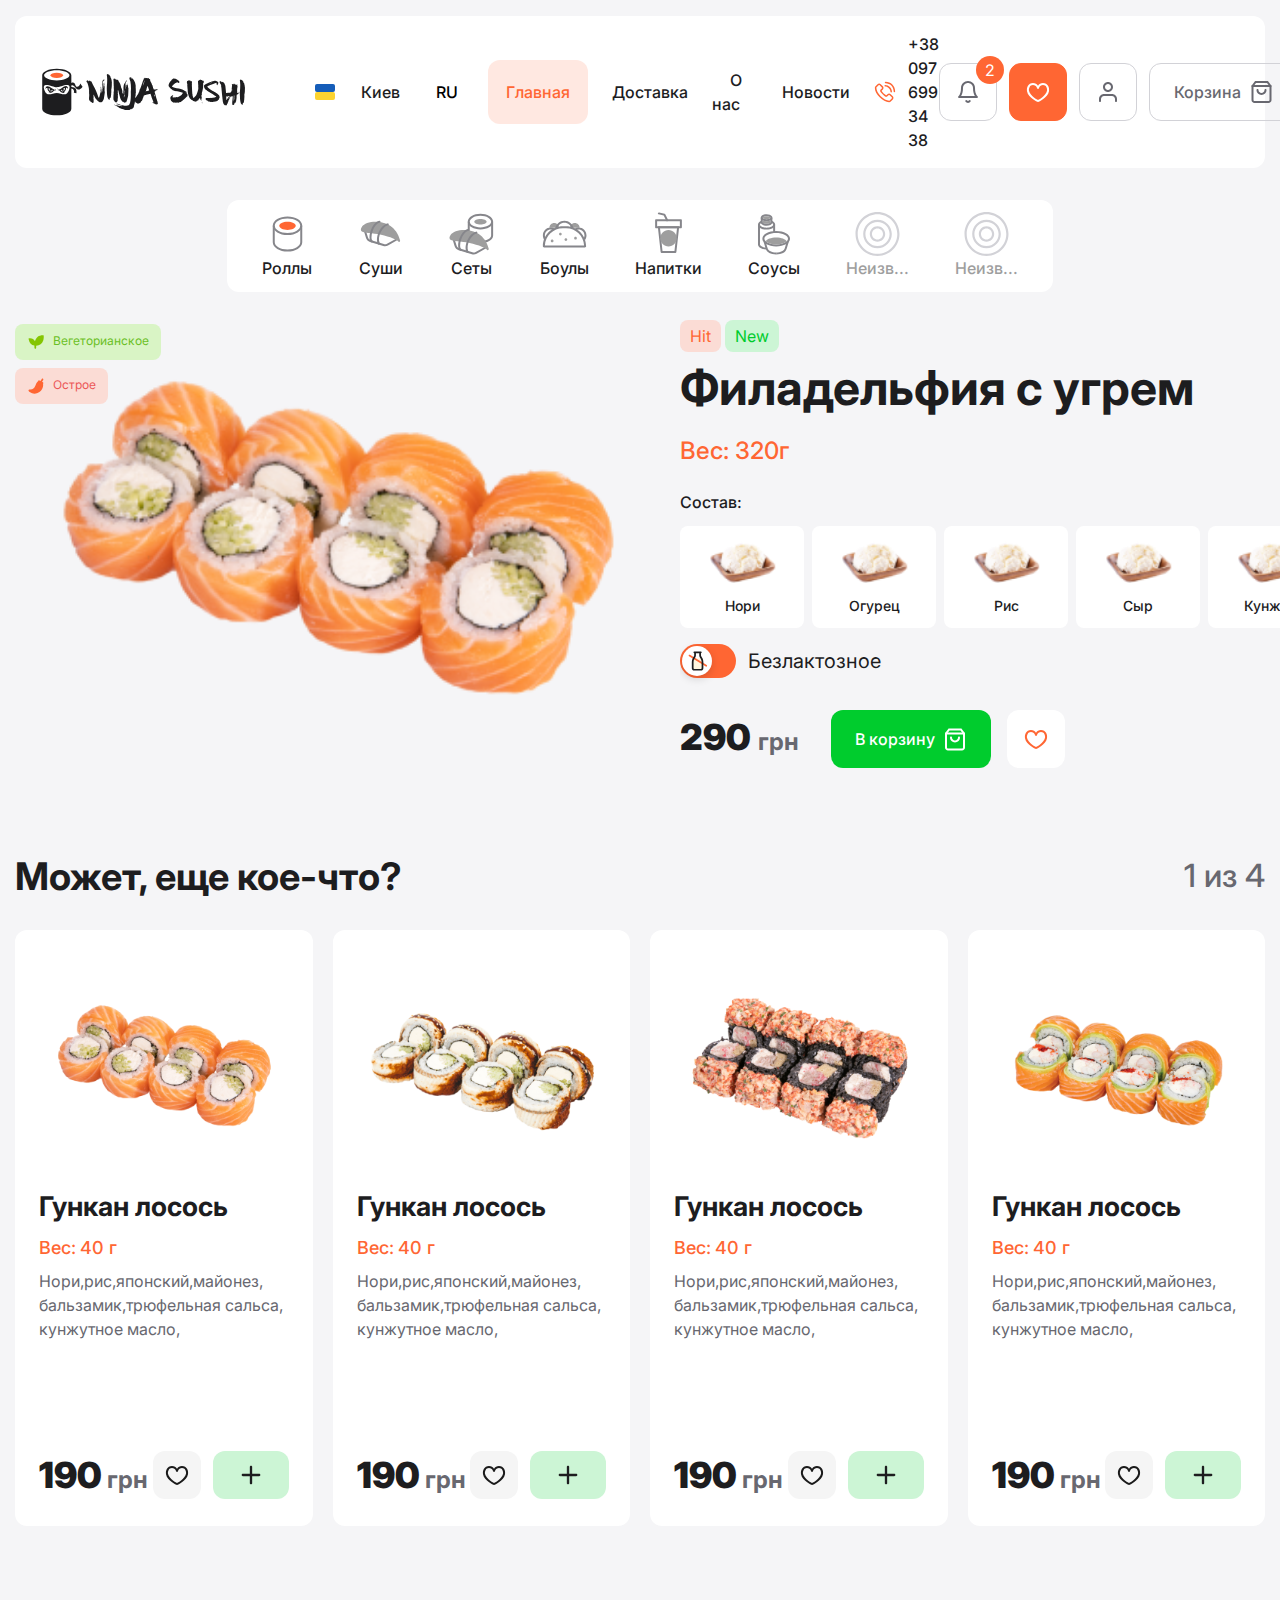
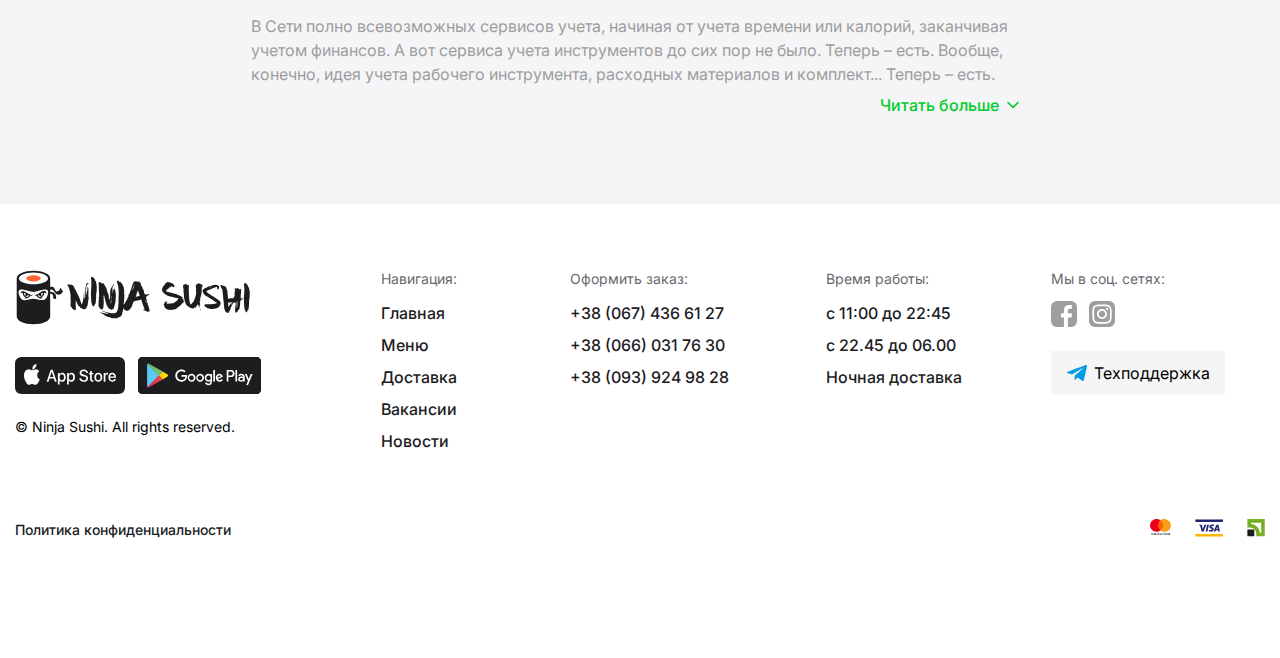
==== commit 4ff34a62: "feat: completed" ====
--- a/pages/card/index.html
+++ b/pages/card/index.html
@@ -17,6 +17,8 @@
         href="https://fonts.googleapis.com/css2?family=Inter:ital,opsz,wght@0,14..32,100..900;1,14..32,100..900&family=Open+Sans:ital,wght@0,300..800;1,300..800&display=swap"
         rel="stylesheet">
     <script src="https://cdnjs.cloudflare.com/ajax/libs/gsap/3.9.1/gsap.min.js"></script>
+    <link rel="stylesheet" href="https://cdn.jsdelivr.net/npm/swiper@11/swiper-bundle.min.css" />
+    <script src="https://cdn.jsdelivr.net/npm/swiper@11/swiper-bundle.min.js"></script>
 </head>
 
 <body>
@@ -101,8 +103,8 @@
 
     <div class="categories-nav">
         <div class="categories-nav__container">
-            <div class="categories-nav__list">
-                <a href="#" class="categories-nav__item ">
+            <div class="categories-nav__list ">
+                <a href="#" class="categories-nav__item active ">
                     <svg width="31" height="36" viewBox="0 0 31 36" fill="none" xmlns="http://www.w3.org/2000/svg">
                         <path fill-rule="evenodd" clip-rule="evenodd"
                             d="M6.29178 4.77386C3.96374 6.17069 2.75 7.96108 2.75 9.75C2.75 11.5389 3.96374 13.3293 6.29178 14.7261C8.59991 16.111 11.8531 17 15.5 17C19.1469 17 22.4001 16.111 24.7082 14.7261C27.0363 13.3293 28.25 11.5389 28.25 9.75C28.25 7.96108 27.0363 6.17069 24.7082 4.77386C22.4001 3.38898 19.1469 2.5 15.5 2.5C11.8531 2.5 8.59991 3.38898 6.29178 4.77386ZM5.26279 3.05888C7.93117 1.45784 11.553 0.5 15.5 0.5C19.447 0.5 23.0688 1.45784 25.7372 3.05888C28.3857 4.64796 30.25 6.98257 30.25 9.75C30.25 12.5174 28.3857 14.852 25.7372 16.4411C23.0688 18.0422 19.447 19 15.5 19C11.553 19 7.93117 18.0422 5.26279 16.4411C2.61431 14.852 0.75 12.5174 0.75 9.75C0.75 6.98257 2.61431 4.64796 5.26279 3.05888Z"
@@ -311,93 +313,124 @@
                     </div>
                     <div class="product__content">
                         <h1 class="title product__title">Филадельфия с угрем</h1>
-                        <div class="product__options">
-                            <div class="product__weight">Вес: 320г</div>
-                            <div class="product__composition">
-                                <span class="product__composition-title">Состав:</span>
-                                <ul class="product__composition-list">
-                                    <li class="product__composition-item">
-                                        <img src="../../assets/images/category/cheese.png" width="74" height="50"
-                                            alt="image of compositions of product">
-                                        <span class="product__composition-name">Нори</span>
-                                    </li>
-                                    <li class="product__composition-item">
-                                        <img src="../../assets/images/category/cheese.png" width="74" height="50"
-                                            alt="image of compositions of product">
-                                        <span class="product__composition-name">Нори</span>
-                                    </li>
-                                    <li class="product__composition-item">
-                                        <img src="../../assets/images/category/cheese.png" width="74" height="50"
-                                            alt="image of compositions of product">
-                                        <span class="product__composition-name">Нори</span>
-                                    </li>
-                                    <li class="product__composition-item">
-                                        <img src="../../assets/images/category/cheese.png" width="74" height="50"
-                                            alt="image of compositions of product">
-                                        <span class="product__composition-name">Нори</span>
-                                    </li>
-                                    <li class="product__composition-item">
-                                        <img src="../../assets/images/category/cheese.png" width="74" height="50"
-                                            alt="image of compositions of product">
-                                        <span class="product__composition-name">Нори</span>
-                                    </li>
-                                    <li class="product__composition-item">
-                                        <img src="../../assets/images/category/cheese.png" width="74" height="50"
-                                            alt="image of compositions of product">
-                                        <span class="product__composition-name">Нори</span>
-                                    </li>
-                                    <li class="product__composition-item">
-                                        <img src="../../assets/images/category/cheese.png" width="74" height="50"
-                                            alt="image of compositions of product">
-                                        <span class="product__composition-name">Нори</span>
-                                    </li>
-                                </ul>
+                        <div class="product__slick">
+                            <div class="product__options">
+                                <div class="product__weight">Вес: 320г</div>
+                                <div class="product__composition">
+                                    <span class="product__composition-title">Состав:</span>
+
+                                    <div class="product__composition-wrap">
+                                        <div class="product__composition-list">
+                                            <div class="product__composition-item">
+                                                <img src="../../assets/images/category/cheese.png" width="74"
+                                                    height="50" alt="image of compositions of product">
+                                                <span class="product__composition-name">Нори</span>
+                                            </div>
+                                            <div class="product__composition-item">
+                                                <img src="../../assets/images/category/cheese.png" width="74"
+                                                    height="50" alt="image of compositions of product">
+                                                <span class="product__composition-name">Огурец</span>
+                                            </div>
+                                            <div class="product__composition-item">
+                                                <img src="../../assets/images/category/cheese.png" width="74"
+                                                    height="50" alt="image of compositions of product">
+                                                <span class="product__composition-name">Рис</span>
+                                            </div>
+                                            <div class="product__composition-item">
+                                                <img src="../../assets/images/category/cheese.png" width="74"
+                                                    height="50" alt="image of compositions of product">
+                                                <span class="product__composition-name">Сыр</span>
+                                            </div>
+                                            <div class="product__composition-item">
+                                                <img src="../../assets/images/category/cheese.png" width="74"
+                                                    height="50" alt="image of compositions of product">
+                                                <span class="product__composition-name">Кунжут</span>
+                                            </div>
+                                            <div class="product__composition-item">
+                                                <img src="../../assets/images/category/cheese.png" width="74"
+                                                    height="50" alt="image of compositions of product">
+                                                <span class="product__composition-name">Нори</span>
+                                            </div>
+                                            <div class="product__composition-item">
+                                                <img src="../../assets/images/category/cheese.png" width="74"
+                                                    height="50" alt="image of compositions of product">
+                                                <span class="product__composition-name">Нори</span>
+                                            </div>
+                                            <div class="product__composition-item">
+                                                <img src="../../assets/images/category/cheese.png" width="74"
+                                                    height="50" alt="image of compositions of product">
+                                                <span class="product__composition-name">Нори</span>
+                                            </div>
+                                            <div class="product__composition-item">
+                                                <img src="../../assets/images/category/cheese.png" width="74"
+                                                    height="50" alt="image of compositions of product">
+                                                <span class="product__composition-name">Нори</span>
+                                            </div>
+                                        </div>
+                                        <button class="product__composition-btn ">
+                                            <svg width="10" height="15" viewBox="0 0 10 15" fill="none"
+                                                xmlns="http://www.w3.org/2000/svg">
+                                                <path fill-rule="evenodd" clip-rule="evenodd"
+                                                    d="M0.93934 0.43934C1.52513 -0.146447 2.47487 -0.146447 3.06066 0.43934L9.06066 6.43934C9.64645 7.02513 9.64645 7.97487 9.06066 8.56066L3.06066 14.5607C2.47487 15.1464 1.52513 15.1464 0.93934 14.5607C0.353553 13.9749 0.353553 13.0251 0.93934 12.4393L5.87868 7.5L0.93934 2.56066C0.353553 1.97487 0.353553 1.02513 0.93934 0.43934Z"
+                                                    fill="#686870" />
+                                            </svg>
+                                        </button>
+                                    </div>
+                                </div>
+                                <div class="product__switch">
+                                    <span class="product__switch-wrapper">
+                                        <span class="product__switch-dog">
+                                            <svg width="21" height="22" viewBox="0 0 21 22" fill="none"
+                                                xmlns="http://www.w3.org/2000/svg">
+                                                <path
+                                                    d="M5.68555 11.9353V18.1697C5.68555 19.0442 6.40037 19.7531 7.28207 19.7531H13.6682C14.5499 19.7531 15.2647 19.0442 15.2647 18.1697V8.43457L6.57034 8.43457C5.99219 9.50649 5.68555 10.7082 5.68555 11.9353Z"
+                                                    fill="#FFF6DE" />
+                                                <path fill-rule="evenodd" clip-rule="evenodd"
+                                                    d="M1.75356 5.04492C2.00671 4.63936 2.54343 4.51412 2.95237 4.76518L19.7159 15.0568C20.1248 15.3079 20.2511 15.8402 19.998 16.2457C19.7448 16.6513 19.2081 16.7765 18.7992 16.5255L2.03563 6.23382C1.6267 5.98276 1.50041 5.45047 1.75356 5.04492Z"
+                                                    fill="#FF6633" />
+                                                <path fill-rule="evenodd" clip-rule="evenodd"
+                                                    d="M6.41325 2.33434C6.41325 1.85737 6.80313 1.4707 7.28408 1.4707H13.8902C14.3711 1.4707 14.761 1.85737 14.761 2.33434C14.761 2.78325 14.4156 3.15216 13.9741 3.19402L14.0029 5.4021C14.0029 5.66008 14.1361 6.06705 14.4155 6.57929C14.6807 7.06549 15.0193 7.54329 15.3009 7.91562C15.3274 7.95071 15.3512 7.98775 15.372 8.02642C16.0175 9.22305 16.3598 10.5646 16.3598 11.9345V18.169C16.3598 19.5203 15.2551 20.6159 13.8924 20.6159H7.28181C5.91916 20.6159 4.81445 19.5203 4.81445 18.169V11.9345C4.81445 10.5646 5.15678 9.22305 5.8022 8.02642C5.82306 7.98775 5.84686 7.95071 5.87339 7.91562C6.15494 7.54329 6.49356 7.06549 6.75878 6.57929C7.03819 6.06705 7.17139 5.66008 7.17139 5.4021V5.3909L7.20019 3.19402C6.7586 3.15216 6.41325 2.78325 6.41325 2.33434ZM8.94196 3.19798L8.91304 5.40831C8.91122 6.11188 8.60068 6.83279 8.29065 7.40115C7.98021 7.97026 7.60385 8.5031 7.30821 8.89692C6.81655 9.82995 6.55612 10.8715 6.55612 11.9345V18.169C6.55612 18.5664 6.88105 18.8886 7.28181 18.8886H13.8924C14.2932 18.8886 14.6181 18.5664 14.6181 18.169V11.9345C14.6181 10.8715 14.3577 9.82995 13.866 8.89692C13.5704 8.5031 13.194 7.97026 12.8836 7.40115C12.5736 6.83279 12.263 6.11189 12.2612 5.40833L12.2323 3.19798H8.94196Z"
+                                                    fill="#1D1D1F" />
+                                            </svg>
+                                        </span>
+                                    </span>
+                                    <span class="product__switch-name">Безлактозное</span>
+                                </div>
+                                <div class="product__actions">
+                                    <p class="product__price food__item-price"><strong>290 </strong>грн</p>
+                                    <button class="product-btn btn">
+                                        <span>В корзину</span>
+                                        <svg width="24" height="25" viewBox="0 0 24 25" fill="none"
+                                            xmlns="http://www.w3.org/2000/svg">
+                                            <path fill-rule="evenodd" clip-rule="evenodd"
+                                                d="M5.2 1.9C5.38885 1.64819 5.68524 1.5 6 1.5H18C18.3148 1.5 18.6111 1.64819 18.8 1.9L21.8 5.9C21.9298 6.0731 22 6.28363 22 6.5V20.5C22 21.2957 21.6839 22.0587 21.1213 22.6213C20.5587 23.1839 19.7957 23.5 19 23.5H5C4.20435 23.5 3.44129 23.1839 2.87868 22.6213C2.31607 22.0587 2 21.2957 2 20.5V6.5C2 6.28363 2.07018 6.0731 2.2 5.9L5.2 1.9ZM6.5 3.5L4 6.83333V20.5C4 20.7652 4.10536 21.0196 4.29289 21.2071C4.48043 21.3946 4.73478 21.5 5 21.5H19C19.2652 21.5 19.5196 21.3946 19.7071 21.2071C19.8946 21.0196 20 20.7652 20 20.5V6.83333L17.5 3.5H6.5Z"
+                                                fill="white" />
+                                            <path fill-rule="evenodd" clip-rule="evenodd"
+                                                d="M2 6.5C2 5.94772 2.44772 5.5 3 5.5H21C21.5523 5.5 22 5.94772 22 6.5C22 7.05228 21.5523 7.5 21 7.5H3C2.44772 7.5 2 7.05228 2 6.5Z"
+                                                fill="white" />
+                                            <path fill-rule="evenodd" clip-rule="evenodd"
+                                                d="M8 9.5C8.55228 9.5 9 9.94772 9 10.5C9 11.2956 9.31607 12.0587 9.87868 12.6213C10.4413 13.1839 11.2044 13.5 12 13.5C12.7956 13.5 13.5587 13.1839 14.1213 12.6213C14.6839 12.0587 15 11.2956 15 10.5C15 9.94772 15.4477 9.5 16 9.5C16.5523 9.5 17 9.94772 17 10.5C17 11.8261 16.4732 13.0979 15.5355 14.0355C14.5979 14.9732 13.3261 15.5 12 15.5C10.6739 15.5 9.40215 14.9732 8.46447 14.0355C7.52678 13.0979 7 11.8261 7 10.5C7 9.94772 7.44772 9.5 8 9.5Z"
+                                                fill="white" />
+                                        </svg>
+                                    </button>
+                                    <button class=" product__actions-favotite header__action-btn header__favorite">
+                                        <svg width="24" height="24" viewBox="0 0 24 24" fill="none"
+                                            xmlns="http://www.w3.org/2000/svg">
+                                            <path fill-rule="evenodd" clip-rule="evenodd"
+                                                d="M3.67231 6.88373C2.99301 8.03334 2.76944 9.54025 2.98536 10.8356C3.41005 13.3834 5.61967 15.6795 7.96408 17.4158C9.10741 18.2625 10.2252 18.9342 11.0586 19.3944C11.4433 19.6068 11.7654 19.7731 11.999 19.8898C12.2326 19.7731 12.5547 19.6068 12.9394 19.3944C13.7728 18.9342 14.8906 18.2625 16.034 17.4158C18.3784 15.6795 20.588 13.3835 21.0127 10.8356C21.2286 9.54027 21.005 8.03335 20.3256 6.88373C19.6716 5.77693 18.6052 5 16.9991 5C15.3919 5 14.4126 5.78198 13.799 6.60001C13.4861 7.01722 13.2741 7.43971 13.1408 7.75963C13.0747 7.91826 13.0295 8.04799 13.0018 8.13415C12.988 8.17712 12.9786 8.20893 12.9733 8.2277L12.9683 8.24572L12.9687 8.24416C12.9685 8.24522 12.9686 8.24466 12.9683 8.24572C12.9682 8.24607 12.9684 8.2455 12.9683 8.24572C12.8556 8.68873 12.4565 9.00001 11.999 9C11.5415 8.99999 11.1425 8.68955 11.0299 8.24651C11.0298 8.2463 11.0299 8.24684 11.0299 8.24651L11.0247 8.22766C11.0193 8.2089 11.01 8.17709 10.9962 8.13412C10.9685 8.04796 10.9233 7.91823 10.8572 7.7596C10.7239 7.43969 10.5119 7.0172 10.199 6.59999C9.5855 5.78198 8.60615 4.99999 6.99893 5C5.39271 5.00001 4.3263 5.77695 3.67231 6.88373ZM11.999 8C11.0288 8.24252 11.029 8.24295 11.0291 8.24337L11.0296 8.24538L11.0299 8.24651M11.999 5.68095C11.9361 5.58783 11.8695 5.49398 11.799 5.4C10.9125 4.218 9.39184 2.99999 6.99893 3C4.60502 3.00001 2.92142 4.22307 1.95045 5.86628C1.00478 7.46667 0.728432 9.45975 1.01258 11.1644C1.57439 14.5349 4.36478 17.2389 6.77376 19.023C8.00712 19.9364 9.20437 20.6551 10.0918 21.1452C10.5364 21.3907 10.9056 21.5801 11.1655 21.709C11.2955 21.7734 11.3984 21.8229 11.4699 21.8567C11.5057 21.8736 11.5337 21.8866 11.5532 21.8957L11.5763 21.9063L11.583 21.9094L11.5852 21.9104C11.5855 21.9105 11.5865 21.9109 11.999 21L11.5865 21.9109C11.8487 22.0297 12.1493 22.0297 12.4115 21.911L11.999 21C12.4115 21.911 12.4112 21.9111 12.4115 21.911L12.4149 21.9094L12.4217 21.9063L12.4447 21.8957C12.4643 21.8866 12.4923 21.8736 12.528 21.8567C12.5996 21.8229 12.7024 21.7734 12.8325 21.709C13.0924 21.5801 13.4616 21.3907 13.9062 21.1452C14.7936 20.6551 15.9909 19.9364 17.2243 19.023C19.6333 17.2389 22.4237 14.5349 22.9855 11.1644C23.2696 9.45973 22.9932 7.46665 22.0475 5.86627C21.0765 4.22307 19.3929 3 16.9991 3C14.6062 3 13.0855 4.21802 12.199 5.39999C12.1285 5.49398 12.0619 5.58783 11.999 5.68095Z"
+                                                fill="#686870"></path>
+                                        </svg>
+                                    </button>
+                                </div>
                             </div>
-                            <div class="product__switch">
-                                <span class="product__switch-wrapper">
-                                    <span class="product__switch-dog">
-                                        <svg width="21" height="22" viewBox="0 0 21 22" fill="none"
-                                            xmlns="http://www.w3.org/2000/svg">
-                                            <path
-                                                d="M5.68555 11.9353V18.1697C5.68555 19.0442 6.40037 19.7531 7.28207 19.7531H13.6682C14.5499 19.7531 15.2647 19.0442 15.2647 18.1697V8.43457L6.57034 8.43457C5.99219 9.50649 5.68555 10.7082 5.68555 11.9353Z"
-                                                fill="#FFF6DE" />
-                                            <path fill-rule="evenodd" clip-rule="evenodd"
-                                                d="M1.75356 5.04492C2.00671 4.63936 2.54343 4.51412 2.95237 4.76518L19.7159 15.0568C20.1248 15.3079 20.2511 15.8402 19.998 16.2457C19.7448 16.6513 19.2081 16.7765 18.7992 16.5255L2.03563 6.23382C1.6267 5.98276 1.50041 5.45047 1.75356 5.04492Z"
-                                                fill="#FF6633" />
-                                            <path fill-rule="evenodd" clip-rule="evenodd"
-                                                d="M6.41325 2.33434C6.41325 1.85737 6.80313 1.4707 7.28408 1.4707H13.8902C14.3711 1.4707 14.761 1.85737 14.761 2.33434C14.761 2.78325 14.4156 3.15216 13.9741 3.19402L14.0029 5.4021C14.0029 5.66008 14.1361 6.06705 14.4155 6.57929C14.6807 7.06549 15.0193 7.54329 15.3009 7.91562C15.3274 7.95071 15.3512 7.98775 15.372 8.02642C16.0175 9.22305 16.3598 10.5646 16.3598 11.9345V18.169C16.3598 19.5203 15.2551 20.6159 13.8924 20.6159H7.28181C5.91916 20.6159 4.81445 19.5203 4.81445 18.169V11.9345C4.81445 10.5646 5.15678 9.22305 5.8022 8.02642C5.82306 7.98775 5.84686 7.95071 5.87339 7.91562C6.15494 7.54329 6.49356 7.06549 6.75878 6.57929C7.03819 6.06705 7.17139 5.66008 7.17139 5.4021V5.3909L7.20019 3.19402C6.7586 3.15216 6.41325 2.78325 6.41325 2.33434ZM8.94196 3.19798L8.91304 5.40831C8.91122 6.11188 8.60068 6.83279 8.29065 7.40115C7.98021 7.97026 7.60385 8.5031 7.30821 8.89692C6.81655 9.82995 6.55612 10.8715 6.55612 11.9345V18.169C6.55612 18.5664 6.88105 18.8886 7.28181 18.8886H13.8924C14.2932 18.8886 14.6181 18.5664 14.6181 18.169V11.9345C14.6181 10.8715 14.3577 9.82995 13.866 8.89692C13.5704 8.5031 13.194 7.97026 12.8836 7.40115C12.5736 6.83279 12.263 6.11189 12.2612 5.40833L12.2323 3.19798H8.94196Z"
-                                                fill="#1D1D1F" />
-                                        </svg>
-                                    </span>
-                                </span>
-                                <span class="product__switch-name">Безлактозное</span>
-                            </div>
-                            <div class="product__actions">
-                                <p class="product__price food__item-price"><strong>290 </strong>грн</p>
-                                <button class="product-btn btn">
-                                    <span>В корзину</span>
-                                    <svg width="24" height="25" viewBox="0 0 24 25" fill="none"
-                                        xmlns="http://www.w3.org/2000/svg">
-                                        <path fill-rule="evenodd" clip-rule="evenodd"
-                                            d="M5.2 1.9C5.38885 1.64819 5.68524 1.5 6 1.5H18C18.3148 1.5 18.6111 1.64819 18.8 1.9L21.8 5.9C21.9298 6.0731 22 6.28363 22 6.5V20.5C22 21.2957 21.6839 22.0587 21.1213 22.6213C20.5587 23.1839 19.7957 23.5 19 23.5H5C4.20435 23.5 3.44129 23.1839 2.87868 22.6213C2.31607 22.0587 2 21.2957 2 20.5V6.5C2 6.28363 2.07018 6.0731 2.2 5.9L5.2 1.9ZM6.5 3.5L4 6.83333V20.5C4 20.7652 4.10536 21.0196 4.29289 21.2071C4.48043 21.3946 4.73478 21.5 5 21.5H19C19.2652 21.5 19.5196 21.3946 19.7071 21.2071C19.8946 21.0196 20 20.7652 20 20.5V6.83333L17.5 3.5H6.5Z"
-                                            fill="white" />
-                                        <path fill-rule="evenodd" clip-rule="evenodd"
-                                            d="M2 6.5C2 5.94772 2.44772 5.5 3 5.5H21C21.5523 5.5 22 5.94772 22 6.5C22 7.05228 21.5523 7.5 21 7.5H3C2.44772 7.5 2 7.05228 2 6.5Z"
-                                            fill="white" />
-                                        <path fill-rule="evenodd" clip-rule="evenodd"
-                                            d="M8 9.5C8.55228 9.5 9 9.94772 9 10.5C9 11.2956 9.31607 12.0587 9.87868 12.6213C10.4413 13.1839 11.2044 13.5 12 13.5C12.7956 13.5 13.5587 13.1839 14.1213 12.6213C14.6839 12.0587 15 11.2956 15 10.5C15 9.94772 15.4477 9.5 16 9.5C16.5523 9.5 17 9.94772 17 10.5C17 11.8261 16.4732 13.0979 15.5355 14.0355C14.5979 14.9732 13.3261 15.5 12 15.5C10.6739 15.5 9.40215 14.9732 8.46447 14.0355C7.52678 13.0979 7 11.8261 7 10.5C7 9.94772 7.44772 9.5 8 9.5Z"
-                                            fill="white" />
-                                    </svg>
-                                </button>
-                                <button class=" product__actions-favotite header__action-btn header__favorite">
-                                    <svg width="24" height="24" viewBox="0 0 24 24" fill="none"
-                                        xmlns="http://www.w3.org/2000/svg">
-                                        <path fill-rule="evenodd" clip-rule="evenodd"
-                                            d="M3.67231 6.88373C2.99301 8.03334 2.76944 9.54025 2.98536 10.8356C3.41005 13.3834 5.61967 15.6795 7.96408 17.4158C9.10741 18.2625 10.2252 18.9342 11.0586 19.3944C11.4433 19.6068 11.7654 19.7731 11.999 19.8898C12.2326 19.7731 12.5547 19.6068 12.9394 19.3944C13.7728 18.9342 14.8906 18.2625 16.034 17.4158C18.3784 15.6795 20.588 13.3835 21.0127 10.8356C21.2286 9.54027 21.005 8.03335 20.3256 6.88373C19.6716 5.77693 18.6052 5 16.9991 5C15.3919 5 14.4126 5.78198 13.799 6.60001C13.4861 7.01722 13.2741 7.43971 13.1408 7.75963C13.0747 7.91826 13.0295 8.04799 13.0018 8.13415C12.988 8.17712 12.9786 8.20893 12.9733 8.2277L12.9683 8.24572L12.9687 8.24416C12.9685 8.24522 12.9686 8.24466 12.9683 8.24572C12.9682 8.24607 12.9684 8.2455 12.9683 8.24572C12.8556 8.68873 12.4565 9.00001 11.999 9C11.5415 8.99999 11.1425 8.68955 11.0299 8.24651C11.0298 8.2463 11.0299 8.24684 11.0299 8.24651L11.0247 8.22766C11.0193 8.2089 11.01 8.17709 10.9962 8.13412C10.9685 8.04796 10.9233 7.91823 10.8572 7.7596C10.7239 7.43969 10.5119 7.0172 10.199 6.59999C9.5855 5.78198 8.60615 4.99999 6.99893 5C5.39271 5.00001 4.3263 5.77695 3.67231 6.88373ZM11.999 8C11.0288 8.24252 11.029 8.24295 11.0291 8.24337L11.0296 8.24538L11.0299 8.24651M11.999 5.68095C11.9361 5.58783 11.8695 5.49398 11.799 5.4C10.9125 4.218 9.39184 2.99999 6.99893 3C4.60502 3.00001 2.92142 4.22307 1.95045 5.86628C1.00478 7.46667 0.728432 9.45975 1.01258 11.1644C1.57439 14.5349 4.36478 17.2389 6.77376 19.023C8.00712 19.9364 9.20437 20.6551 10.0918 21.1452C10.5364 21.3907 10.9056 21.5801 11.1655 21.709C11.2955 21.7734 11.3984 21.8229 11.4699 21.8567C11.5057 21.8736 11.5337 21.8866 11.5532 21.8957L11.5763 21.9063L11.583 21.9094L11.5852 21.9104C11.5855 21.9105 11.5865 21.9109 11.999 21L11.5865 21.9109C11.8487 22.0297 12.1493 22.0297 12.4115 21.911L11.999 21C12.4115 21.911 12.4112 21.9111 12.4115 21.911L12.4149 21.9094L12.4217 21.9063L12.4447 21.8957C12.4643 21.8866 12.4923 21.8736 12.528 21.8567C12.5996 21.8229 12.7024 21.7734 12.8325 21.709C13.0924 21.5801 13.4616 21.3907 13.9062 21.1452C14.7936 20.6551 15.9909 19.9364 17.2243 19.023C19.6333 17.2389 22.4237 14.5349 22.9855 11.1644C23.2696 9.45973 22.9932 7.46665 22.0475 5.86627C21.0765 4.22307 19.3929 3 16.9991 3C14.6062 3 13.0855 4.21802 12.199 5.39999C12.1285 5.49398 12.0619 5.58783 11.999 5.68095Z"
-                                            fill="#686870"></path>
-                                    </svg>
-                                </button>
-                            </div>
+                            <button class="btn-next product_btn-next">
+                                <svg width="15" height="24" viewBox="0 0 15 24" fill="none"
+                                    xmlns="http://www.w3.org/2000/svg">
+                                    <path fill-rule="evenodd" clip-rule="evenodd"
+                                        d="M0.818262 0.786642C1.75303 -0.143724 3.26858 -0.143724 4.20335 0.786642L13.7778 10.3161C14.7126 11.2464 14.7126 12.7548 13.7778 13.6852L4.20335 23.2146C3.26858 24.145 1.75303 24.145 0.818262 23.2146C-0.116504 22.2843 -0.116504 20.7758 0.818262 19.8455L8.70019 12.0006L0.818262 4.1558C-0.116504 3.22543 -0.116504 1.71701 0.818262 0.786642Z"
+                                        fill="#1D1D1F" />
+                                </svg>
+                            </button>
                         </div>
                     </div>
                 </div>
@@ -772,6 +805,7 @@
 
         </div>
     </footer>
+    <script src="./index.js"></script>
 </body>
 
 </html>--- a/pages/card/style.css
+++ b/pages/card/style.css
@@ -16,11 +16,8 @@
     margin-bottom: 88px;
 }
 
-.product__left {}
-
-.product__right,
 .product__left {
-    flex-grow: 1;
+    position: relative;
 }
 
 .product__filters {
@@ -28,6 +25,9 @@
     flex-direction: column;
     align-items: start;
     gap: 8px;
+    position: absolute;
+    top: 0;
+    left: 0;
 }
 
 .product__filter {
@@ -38,6 +38,11 @@
     border-radius: 8px;
 }
 
+.product__filter span {
+    font-size: 12px;
+    line-height: 16px;
+}
+
 .vegan {
     background-color: #D9F4C5;
     color: #6BC026;
@@ -72,11 +77,23 @@
 
 .product__content {}
 
+.product__slick {
+    display: flex;
+    gap: 40px;
+}
+
+.product_btn-next {
+    margin-top: 31.5px;
+}
+
 .product__title {
     margin-bottom: 16px;
 }
 
-.product__options {}
+.product__options {
+    max-width: 702px;
+    overflow: hidden;
+}
 
 .product__weight {
     color: var(--orange);
@@ -92,15 +109,50 @@
     margin-bottom: 16px;
 }
 
+.product__composition-wrap {
+    display: flex;
+    overflow-x: hidden;
+    position: relative;
+}
+
+.product__composition-btn {
+    position: absolute;
+    right: -8px;
+    top: 0;
+    bottom: 0;
+    margin-left: 8px;
+    padding: 0 19.5px;
+    border-radius: 8px;
+    background-color: #fff;
+    outline: none;
+}
+
+.product__composition-btn.disabled {
+    cursor: not-allowed;
+    background-color: #dadada;
+}
+
+.product__composition-btn.disabled:hover {
+    background-color: #dadada;
+}
+
+.product__composition-btn:hover {
+    background-color: #dadada;
+}
+
 .product__composition-title {
     margin-bottom: 12px;
     font-weight: 500;
 }
 
 .product__composition-list {
-    display: flex;
-    overflow: hidden;
-    gap: 8px;
+    transition: transform 300ms ease;
+    --width-item: 124px;
+    display: flex;
+}
+
+.product__composition-item+.product__composition-item {
+    margin-left: 8px;
 }
 
 .product__composition-item {
@@ -111,7 +163,8 @@
     padding: 12px;
     background-color: #fff;
     border-radius: 8px;
-    width: 124px;
+    flex-shrink: 0;
+    width: var(--width-item, 124px);
 }
 
 .product__composition-name {
@@ -137,7 +190,7 @@
 }
 
 .product__switch-dog {
-    margin-left: 1px;
+    margin-left: 2px;
     display: flex;
     align-items: center;
     justify-content: center;
@@ -147,7 +200,11 @@
     background-color: #fff;
     box-shadow: 0 3px 8px 0px rgba(0, 0, 0, 0.15);
     border-radius: 50%;
-
+    transition: transform 300ms ease;
+}
+
+.product__switch-dog.active {
+    transform: translateX(22px);
 }
 
 .product__switch-name {
@@ -223,7 +280,7 @@
 }
 
 .categories-nav__item.disabled:hover .categories-nav__link {
-    color: var(--gray);
+    color: #9E9E9E;
 }
 
 .food__item {}
--- a/assets/css/global.css
+++ b/assets/css/global.css
@@ -85,6 +85,19 @@
     transition: background-color 300ms linear;
 }
 
+.btn-next {
+    background-color: #27272724;
+    width: 75px;
+    height: 162px;
+    border-radius: 12px;
+    transition: background-color 300ms ease;
+    opacity: 1;
+}
+
+.btn-next:hover {
+    background-color: #2727273f;
+}
+
 .title {
     font-size: 48px;
     font-weight: 700;
@@ -129,7 +142,7 @@
 }
 
 .btn-add-favorite.active {
-   /*  background-color: var(--orange);*/
+    /*  background-color: var(--orange);*/
 }
 
 .btn-add-favorite {
@@ -141,7 +154,7 @@
     display: flex;
     align-items: center;
     justify-content: center;
-    /* transition: 300ms linear background-color;*/ 
+    /* transition: 300ms linear background-color;*/
 }
 
 .btn-add-favorite:hover,
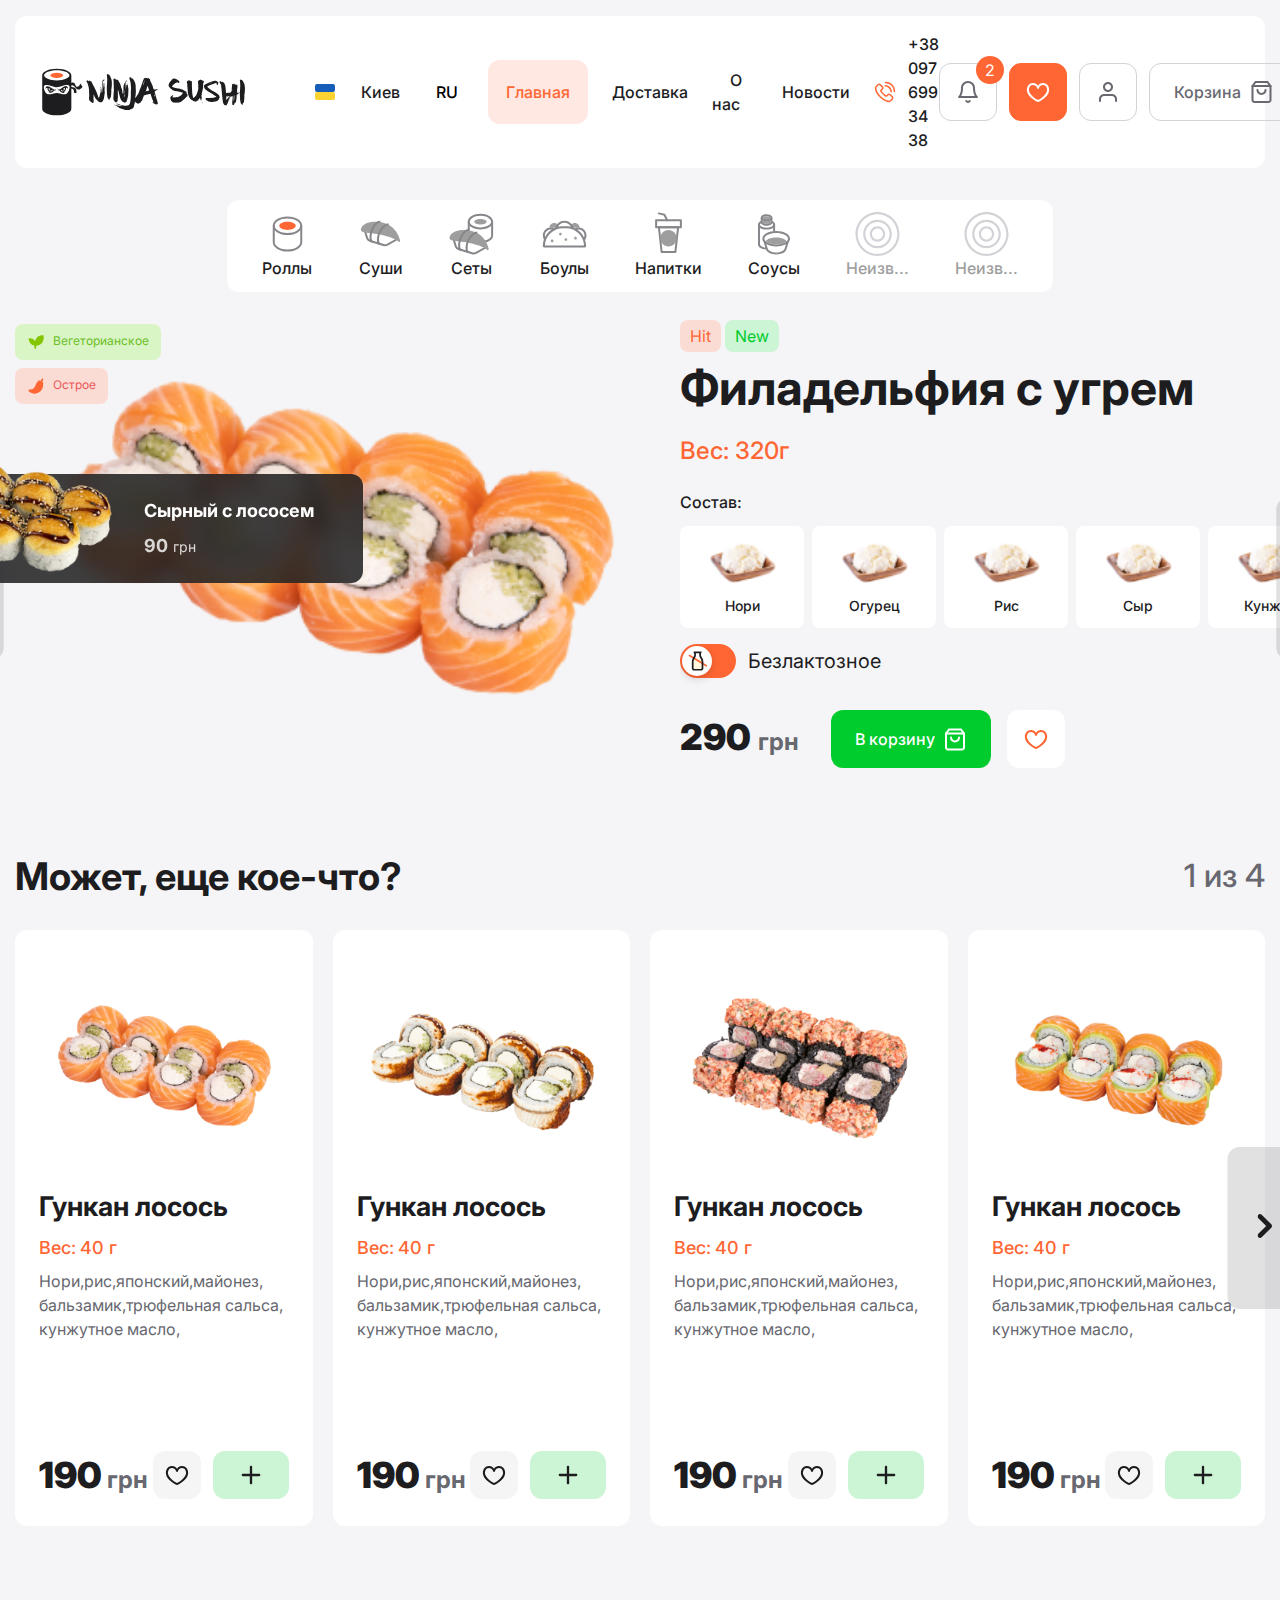
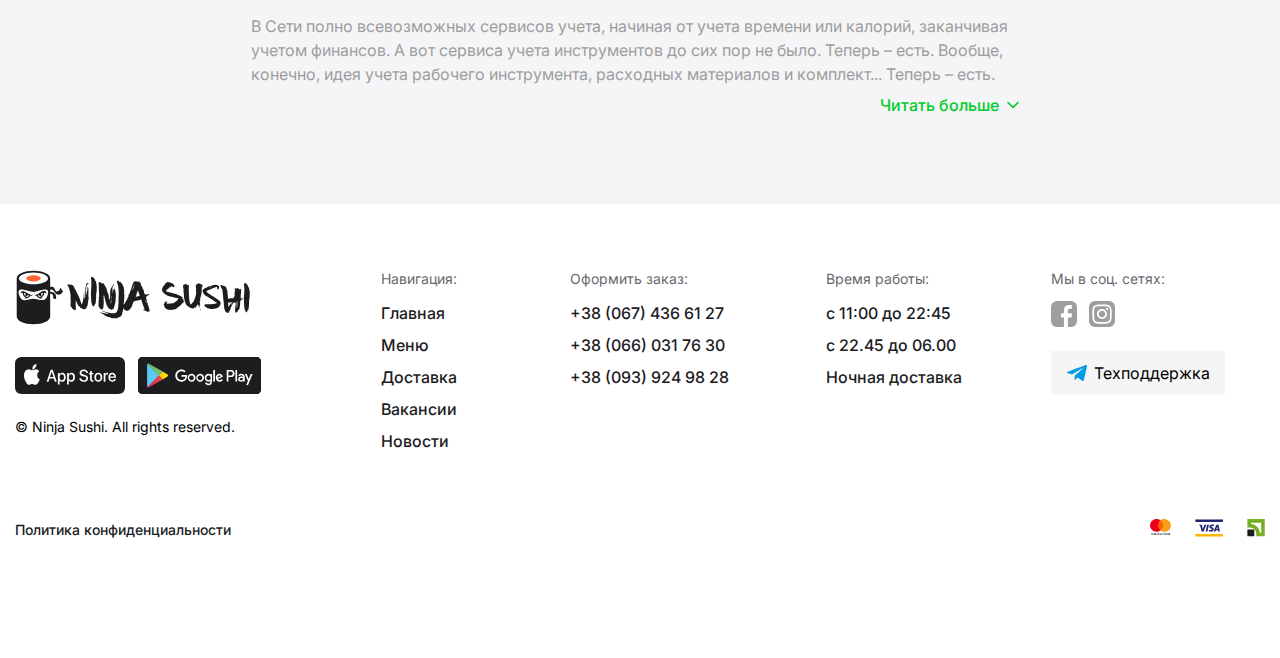
==== commit 0bb38461: "feat: add btns for sliders" ====
--- a/pages/card/index.html
+++ b/pages/card/index.html
@@ -277,349 +277,372 @@
 
 
     <section class="product">
+        <div class="product-advertising">
+            <img src="../../assets/images/product/advertisingpng.png" width="120" height="120"
+                alt="photo of product for advertisin">
+            <div class="product-advertising__content">
+                <h4 class="product-advertising__title">Сырный с лососем</h4>
+                <span class="product-advertising__price"><strong>90</strong>грн</span>
+            </div>
+        </div>
         <div class="container">
-            <div class="product__card">
-                <div class="product__left">
-                    <div class="product__filters">
-                        <div class="product__filter vegan">
-                            <svg width="18" height="18" viewBox="0 0 18 18" fill="none"
-                                xmlns="http://www.w3.org/2000/svg">
-                                <path
-                                    d="M9.19705 14.8227C9.19896 15.0666 9.11056 15.2913 8.96365 15.4584C8.80916 15.6325 8.596 15.7418 8.3588 15.7496C8.12143 15.7576 7.90226 15.6626 7.74048 15.5017C7.58142 15.3421 7.48 15.1237 7.46757 14.8802C7.43365 14.3016 7.41601 13.742 7.41461 13.2015C7.4012 13.0038 7.38519 12.8111 7.36656 12.6235C4.41109 12.2539 2.48973 10.1337 1.71766 6.43831L1.5 5.3965L2.50083 5.32052C5.0547 5.12663 6.88537 6.15373 7.98026 8.29523C9.06179 4.32186 11.6901 2.25 15.8317 2.25H16.5822L16.6884 3.04028C16.7312 3.35941 16.7638 3.88254 16.7416 4.54564C16.7045 5.64941 16.5186 6.75654 16.1323 7.80247C15.0862 10.6349 12.8086 12.4286 9.14556 12.657C9.14291 12.8217 9.14193 12.9888 9.14264 13.1584C9.17876 13.6879 9.19691 14.2428 9.19705 14.8227Z"
-                                    fill="#84C502" />
-                            </svg>
-                            <span>Вегеторианское</span>
-                        </div>
-                        <div class="product__filter spicy">
-                            <svg width="18" height="18" viewBox="0 0 18 18" fill="none"
-                                xmlns="http://www.w3.org/2000/svg">
-                                <path
-                                    d="M11.1319 4.33438C11.1149 4.16695 11.1421 3.99266 11.2196 3.8309C11.4357 3.37988 11.9613 3.19706 12.3935 3.42258L13.4526 3.97516L14.7742 1.90668C15.0422 1.48711 15.5855 1.37373 15.9876 1.65344C16.3897 1.93316 16.4983 2.50004 16.2302 2.91961L15.0301 4.79816L15.8935 5.24866C16.3257 5.47418 16.5009 6.02262 16.2848 6.47364C16.2246 6.59942 16.1402 6.70434 16.0406 6.78536C16.2505 7.75229 16.2009 8.89913 15.8874 10.078C15.163 12.8018 13.223 15.1249 10.5289 16.0619C7.58482 17.086 5.10101 16.654 3.15184 15.2981C2.43151 14.797 1.94274 14.2869 1.6772 13.9175C1.22009 13.2815 1.7062 12.382 2.46427 12.4611C5.61624 12.7901 7.01904 11.6778 8.3027 8.79991C8.38773 8.60929 8.47214 8.41346 8.5839 8.14923C8.616 8.07334 8.65315 7.98521 8.72234 7.82103C8.77843 7.68807 8.82026 7.58942 8.86148 7.49312C9.54929 5.88617 10.2335 4.83097 11.1319 4.33438Z"
-                                    fill="#FF6633" />
-                            </svg>
-                            <span>Острое</span>
-                        </div>
-
+            <div class="product__card-wrapper">
+                <button class="btn-next product_btn-prev ">
+                    <svg width="15" height="24" viewBox="0 0 15 24" fill="none" xmlns="http://www.w3.org/2000/svg">
+                        <path fill-rule="evenodd" clip-rule="evenodd"
+                            d="M14.1817 0.786154C13.247 -0.144213 11.7314 -0.144213 10.7967 0.786154L1.22219 10.3156C0.287419 11.2459 0.287419 12.7544 1.22219 13.6847L10.7967 23.2141C11.7314 24.1445 13.247 24.1445 14.1817 23.2141C15.1165 22.2838 15.1165 20.7753 14.1817 19.845L6.29981 12.0001L14.1817 4.15531C15.1165 3.22494 15.1165 1.71652 14.1817 0.786154Z"
+                            fill="#1D1D1F" />
+                    </svg>
+                </button>
+                <div class="product__card">
+                    <div class="product__left">
+                        <div class="product__filters">
+                            <div class="product__filter vegan">
+                                <svg width="18" height="18" viewBox="0 0 18 18" fill="none"
+                                    xmlns="http://www.w3.org/2000/svg">
+                                    <path
+                                        d="M9.19705 14.8227C9.19896 15.0666 9.11056 15.2913 8.96365 15.4584C8.80916 15.6325 8.596 15.7418 8.3588 15.7496C8.12143 15.7576 7.90226 15.6626 7.74048 15.5017C7.58142 15.3421 7.48 15.1237 7.46757 14.8802C7.43365 14.3016 7.41601 13.742 7.41461 13.2015C7.4012 13.0038 7.38519 12.8111 7.36656 12.6235C4.41109 12.2539 2.48973 10.1337 1.71766 6.43831L1.5 5.3965L2.50083 5.32052C5.0547 5.12663 6.88537 6.15373 7.98026 8.29523C9.06179 4.32186 11.6901 2.25 15.8317 2.25H16.5822L16.6884 3.04028C16.7312 3.35941 16.7638 3.88254 16.7416 4.54564C16.7045 5.64941 16.5186 6.75654 16.1323 7.80247C15.0862 10.6349 12.8086 12.4286 9.14556 12.657C9.14291 12.8217 9.14193 12.9888 9.14264 13.1584C9.17876 13.6879 9.19691 14.2428 9.19705 14.8227Z"
+                                        fill="#84C502" />
+                                </svg>
+                                <span>Вегеторианское</span>
+                            </div>
+                            <div class="product__filter spicy">
+                                <svg width="18" height="18" viewBox="0 0 18 18" fill="none"
+                                    xmlns="http://www.w3.org/2000/svg">
+                                    <path
+                                        d="M11.1319 4.33438C11.1149 4.16695 11.1421 3.99266 11.2196 3.8309C11.4357 3.37988 11.9613 3.19706 12.3935 3.42258L13.4526 3.97516L14.7742 1.90668C15.0422 1.48711 15.5855 1.37373 15.9876 1.65344C16.3897 1.93316 16.4983 2.50004 16.2302 2.91961L15.0301 4.79816L15.8935 5.24866C16.3257 5.47418 16.5009 6.02262 16.2848 6.47364C16.2246 6.59942 16.1402 6.70434 16.0406 6.78536C16.2505 7.75229 16.2009 8.89913 15.8874 10.078C15.163 12.8018 13.223 15.1249 10.5289 16.0619C7.58482 17.086 5.10101 16.654 3.15184 15.2981C2.43151 14.797 1.94274 14.2869 1.6772 13.9175C1.22009 13.2815 1.7062 12.382 2.46427 12.4611C5.61624 12.7901 7.01904 11.6778 8.3027 8.79991C8.38773 8.60929 8.47214 8.41346 8.5839 8.14923C8.616 8.07334 8.65315 7.98521 8.72234 7.82103C8.77843 7.68807 8.82026 7.58942 8.86148 7.49312C9.54929 5.88617 10.2335 4.83097 11.1319 4.33438Z"
+                                        fill="#FF6633" />
+                                </svg>
+                                <span>Острое</span>
+                            </div>
+
+                        </div>
+                        <div class="product__img">
+                            <img src="../../assets/images/product/roll-1.png" alt="image of product" width="645"
+                                height="416">
+                        </div>
                     </div>
-                    <div class="product__img">
-                        <img src="../../assets/images/product/roll-1.png" alt="image of product" width="645"
-                            height="416">
-                    </div>
-                </div>
-                <div class="product__right">
-                    <div class="product__tabs">
-                        <span class="product__tab tab-hit">Hit</span>
-                        <span class="product__tab tab-new">New</span>
-                    </div>
-                    <div class="product__content">
-                        <h1 class="title product__title">Филадельфия с угрем</h1>
-                        <div class="product__slick">
-                            <div class="product__options">
-                                <div class="product__weight">Вес: 320г</div>
-                                <div class="product__composition">
-                                    <span class="product__composition-title">Состав:</span>
-
-                                    <div class="product__composition-wrap">
-                                        <div class="product__composition-list">
-                                            <div class="product__composition-item">
-                                                <img src="../../assets/images/category/cheese.png" width="74"
-                                                    height="50" alt="image of compositions of product">
-                                                <span class="product__composition-name">Нори</span>
+                    <div class="product__right">
+                        <div class="product__tabs">
+                            <span class="product__tab tab-hit">Hit</span>
+                            <span class="product__tab tab-new">New</span>
+                        </div>
+                        <div class="product__content">
+                            <h1 class="title product__title">Филадельфия с угрем</h1>
+                            <div class="product__slick">
+                                <div class="product__options">
+                                    <div class="product__weight">Вес: 320г</div>
+                                    <div class="product__composition">
+                                        <span class="product__composition-title">Состав:</span>
+
+                                        <div class="product__composition-wrap">
+                                            <div class="product__composition-list">
+                                                <div class="product__composition-item">
+                                                    <img src="../../assets/images/category/cheese.png" width="74"
+                                                        height="50" alt="image of compositions of product">
+                                                    <span class="product__composition-name">Нори</span>
+                                                </div>
+                                                <div class="product__composition-item">
+                                                    <img src="../../assets/images/category/cheese.png" width="74"
+                                                        height="50" alt="image of compositions of product">
+                                                    <span class="product__composition-name">Огурец</span>
+                                                </div>
+                                                <div class="product__composition-item">
+                                                    <img src="../../assets/images/category/cheese.png" width="74"
+                                                        height="50" alt="image of compositions of product">
+                                                    <span class="product__composition-name">Рис</span>
+                                                </div>
+                                                <div class="product__composition-item">
+                                                    <img src="../../assets/images/category/cheese.png" width="74"
+                                                        height="50" alt="image of compositions of product">
+                                                    <span class="product__composition-name">Сыр</span>
+                                                </div>
+                                                <div class="product__composition-item">
+                                                    <img src="../../assets/images/category/cheese.png" width="74"
+                                                        height="50" alt="image of compositions of product">
+                                                    <span class="product__composition-name">Кунжут</span>
+                                                </div>
+                                                <div class="product__composition-item">
+                                                    <img src="../../assets/images/category/cheese.png" width="74"
+                                                        height="50" alt="image of compositions of product">
+                                                    <span class="product__composition-name">Нори</span>
+                                                </div>
+                                                <div class="product__composition-item">
+                                                    <img src="../../assets/images/category/cheese.png" width="74"
+                                                        height="50" alt="image of compositions of product">
+                                                    <span class="product__composition-name">Нори</span>
+                                                </div>
+                                                <div class="product__composition-item">
+                                                    <img src="../../assets/images/category/cheese.png" width="74"
+                                                        height="50" alt="image of compositions of product">
+                                                    <span class="product__composition-name">Нори</span>
+                                                </div>
+                                                <div class="product__composition-item">
+                                                    <img src="../../assets/images/category/cheese.png" width="74"
+                                                        height="50" alt="image of compositions of product">
+                                                    <span class="product__composition-name">Нори</span>
+                                                </div>
                                             </div>
-                                            <div class="product__composition-item">
-                                                <img src="../../assets/images/category/cheese.png" width="74"
-                                                    height="50" alt="image of compositions of product">
-                                                <span class="product__composition-name">Огурец</span>
-                                            </div>
-                                            <div class="product__composition-item">
-                                                <img src="../../assets/images/category/cheese.png" width="74"
-                                                    height="50" alt="image of compositions of product">
-                                                <span class="product__composition-name">Рис</span>
-                                            </div>
-                                            <div class="product__composition-item">
-                                                <img src="../../assets/images/category/cheese.png" width="74"
-                                                    height="50" alt="image of compositions of product">
-                                                <span class="product__composition-name">Сыр</span>
-                                            </div>
-                                            <div class="product__composition-item">
-                                                <img src="../../assets/images/category/cheese.png" width="74"
-                                                    height="50" alt="image of compositions of product">
-                                                <span class="product__composition-name">Кунжут</span>
-                                            </div>
-                                            <div class="product__composition-item">
-                                                <img src="../../assets/images/category/cheese.png" width="74"
-                                                    height="50" alt="image of compositions of product">
-                                                <span class="product__composition-name">Нори</span>
-                                            </div>
-                                            <div class="product__composition-item">
-                                                <img src="../../assets/images/category/cheese.png" width="74"
-                                                    height="50" alt="image of compositions of product">
-                                                <span class="product__composition-name">Нори</span>
-                                            </div>
-                                            <div class="product__composition-item">
-                                                <img src="../../assets/images/category/cheese.png" width="74"
-                                                    height="50" alt="image of compositions of product">
-                                                <span class="product__composition-name">Нори</span>
-                                            </div>
-                                            <div class="product__composition-item">
-                                                <img src="../../assets/images/category/cheese.png" width="74"
-                                                    height="50" alt="image of compositions of product">
-                                                <span class="product__composition-name">Нори</span>
-                                            </div>
+                                            <button class="product__composition-btn ">
+                                                <svg width="10" height="15" viewBox="0 0 10 15" fill="none"
+                                                    xmlns="http://www.w3.org/2000/svg">
+                                                    <path fill-rule="evenodd" clip-rule="evenodd"
+                                                        d="M0.93934 0.43934C1.52513 -0.146447 2.47487 -0.146447 3.06066 0.43934L9.06066 6.43934C9.64645 7.02513 9.64645 7.97487 9.06066 8.56066L3.06066 14.5607C2.47487 15.1464 1.52513 15.1464 0.93934 14.5607C0.353553 13.9749 0.353553 13.0251 0.93934 12.4393L5.87868 7.5L0.93934 2.56066C0.353553 1.97487 0.353553 1.02513 0.93934 0.43934Z"
+                                                        fill="#686870" />
+                                                </svg>
+                                            </button>
                                         </div>
-                                        <button class="product__composition-btn ">
-                                            <svg width="10" height="15" viewBox="0 0 10 15" fill="none"
+                                    </div>
+                                    <div class="product__switch">
+                                        <span class="product__switch-wrapper">
+                                            <span class="product__switch-dog">
+                                                <svg width="21" height="22" viewBox="0 0 21 22" fill="none"
+                                                    xmlns="http://www.w3.org/2000/svg">
+                                                    <path
+                                                        d="M5.68555 11.9353V18.1697C5.68555 19.0442 6.40037 19.7531 7.28207 19.7531H13.6682C14.5499 19.7531 15.2647 19.0442 15.2647 18.1697V8.43457L6.57034 8.43457C5.99219 9.50649 5.68555 10.7082 5.68555 11.9353Z"
+                                                        fill="#FFF6DE" />
+                                                    <path fill-rule="evenodd" clip-rule="evenodd"
+                                                        d="M1.75356 5.04492C2.00671 4.63936 2.54343 4.51412 2.95237 4.76518L19.7159 15.0568C20.1248 15.3079 20.2511 15.8402 19.998 16.2457C19.7448 16.6513 19.2081 16.7765 18.7992 16.5255L2.03563 6.23382C1.6267 5.98276 1.50041 5.45047 1.75356 5.04492Z"
+                                                        fill="#FF6633" />
+                                                    <path fill-rule="evenodd" clip-rule="evenodd"
+                                                        d="M6.41325 2.33434C6.41325 1.85737 6.80313 1.4707 7.28408 1.4707H13.8902C14.3711 1.4707 14.761 1.85737 14.761 2.33434C14.761 2.78325 14.4156 3.15216 13.9741 3.19402L14.0029 5.4021C14.0029 5.66008 14.1361 6.06705 14.4155 6.57929C14.6807 7.06549 15.0193 7.54329 15.3009 7.91562C15.3274 7.95071 15.3512 7.98775 15.372 8.02642C16.0175 9.22305 16.3598 10.5646 16.3598 11.9345V18.169C16.3598 19.5203 15.2551 20.6159 13.8924 20.6159H7.28181C5.91916 20.6159 4.81445 19.5203 4.81445 18.169V11.9345C4.81445 10.5646 5.15678 9.22305 5.8022 8.02642C5.82306 7.98775 5.84686 7.95071 5.87339 7.91562C6.15494 7.54329 6.49356 7.06549 6.75878 6.57929C7.03819 6.06705 7.17139 5.66008 7.17139 5.4021V5.3909L7.20019 3.19402C6.7586 3.15216 6.41325 2.78325 6.41325 2.33434ZM8.94196 3.19798L8.91304 5.40831C8.91122 6.11188 8.60068 6.83279 8.29065 7.40115C7.98021 7.97026 7.60385 8.5031 7.30821 8.89692C6.81655 9.82995 6.55612 10.8715 6.55612 11.9345V18.169C6.55612 18.5664 6.88105 18.8886 7.28181 18.8886H13.8924C14.2932 18.8886 14.6181 18.5664 14.6181 18.169V11.9345C14.6181 10.8715 14.3577 9.82995 13.866 8.89692C13.5704 8.5031 13.194 7.97026 12.8836 7.40115C12.5736 6.83279 12.263 6.11189 12.2612 5.40833L12.2323 3.19798H8.94196Z"
+                                                        fill="#1D1D1F" />
+                                                </svg>
+                                            </span>
+                                        </span>
+                                        <span class="product__switch-name">Безлактозное</span>
+                                    </div>
+                                    <div class="product__actions">
+                                        <p class="product__price food__item-price"><strong>290 </strong>грн</p>
+                                        <button class="product-btn btn">
+                                            <span>В корзину</span>
+                                            <svg width="24" height="25" viewBox="0 0 24 25" fill="none"
                                                 xmlns="http://www.w3.org/2000/svg">
                                                 <path fill-rule="evenodd" clip-rule="evenodd"
-                                                    d="M0.93934 0.43934C1.52513 -0.146447 2.47487 -0.146447 3.06066 0.43934L9.06066 6.43934C9.64645 7.02513 9.64645 7.97487 9.06066 8.56066L3.06066 14.5607C2.47487 15.1464 1.52513 15.1464 0.93934 14.5607C0.353553 13.9749 0.353553 13.0251 0.93934 12.4393L5.87868 7.5L0.93934 2.56066C0.353553 1.97487 0.353553 1.02513 0.93934 0.43934Z"
-                                                    fill="#686870" />
+                                                    d="M5.2 1.9C5.38885 1.64819 5.68524 1.5 6 1.5H18C18.3148 1.5 18.6111 1.64819 18.8 1.9L21.8 5.9C21.9298 6.0731 22 6.28363 22 6.5V20.5C22 21.2957 21.6839 22.0587 21.1213 22.6213C20.5587 23.1839 19.7957 23.5 19 23.5H5C4.20435 23.5 3.44129 23.1839 2.87868 22.6213C2.31607 22.0587 2 21.2957 2 20.5V6.5C2 6.28363 2.07018 6.0731 2.2 5.9L5.2 1.9ZM6.5 3.5L4 6.83333V20.5C4 20.7652 4.10536 21.0196 4.29289 21.2071C4.48043 21.3946 4.73478 21.5 5 21.5H19C19.2652 21.5 19.5196 21.3946 19.7071 21.2071C19.8946 21.0196 20 20.7652 20 20.5V6.83333L17.5 3.5H6.5Z"
+                                                    fill="white" />
+                                                <path fill-rule="evenodd" clip-rule="evenodd"
+                                                    d="M2 6.5C2 5.94772 2.44772 5.5 3 5.5H21C21.5523 5.5 22 5.94772 22 6.5C22 7.05228 21.5523 7.5 21 7.5H3C2.44772 7.5 2 7.05228 2 6.5Z"
+                                                    fill="white" />
+                                                <path fill-rule="evenodd" clip-rule="evenodd"
+                                                    d="M8 9.5C8.55228 9.5 9 9.94772 9 10.5C9 11.2956 9.31607 12.0587 9.87868 12.6213C10.4413 13.1839 11.2044 13.5 12 13.5C12.7956 13.5 13.5587 13.1839 14.1213 12.6213C14.6839 12.0587 15 11.2956 15 10.5C15 9.94772 15.4477 9.5 16 9.5C16.5523 9.5 17 9.94772 17 10.5C17 11.8261 16.4732 13.0979 15.5355 14.0355C14.5979 14.9732 13.3261 15.5 12 15.5C10.6739 15.5 9.40215 14.9732 8.46447 14.0355C7.52678 13.0979 7 11.8261 7 10.5C7 9.94772 7.44772 9.5 8 9.5Z"
+                                                    fill="white" />
+                                            </svg>
+                                        </button>
+                                        <button class=" product__actions-favotite header__action-btn header__favorite">
+                                            <svg width="24" height="24" viewBox="0 0 24 24" fill="none"
+                                                xmlns="http://www.w3.org/2000/svg">
+                                                <path fill-rule="evenodd" clip-rule="evenodd"
+                                                    d="M3.67231 6.88373C2.99301 8.03334 2.76944 9.54025 2.98536 10.8356C3.41005 13.3834 5.61967 15.6795 7.96408 17.4158C9.10741 18.2625 10.2252 18.9342 11.0586 19.3944C11.4433 19.6068 11.7654 19.7731 11.999 19.8898C12.2326 19.7731 12.5547 19.6068 12.9394 19.3944C13.7728 18.9342 14.8906 18.2625 16.034 17.4158C18.3784 15.6795 20.588 13.3835 21.0127 10.8356C21.2286 9.54027 21.005 8.03335 20.3256 6.88373C19.6716 5.77693 18.6052 5 16.9991 5C15.3919 5 14.4126 5.78198 13.799 6.60001C13.4861 7.01722 13.2741 7.43971 13.1408 7.75963C13.0747 7.91826 13.0295 8.04799 13.0018 8.13415C12.988 8.17712 12.9786 8.20893 12.9733 8.2277L12.9683 8.24572L12.9687 8.24416C12.9685 8.24522 12.9686 8.24466 12.9683 8.24572C12.9682 8.24607 12.9684 8.2455 12.9683 8.24572C12.8556 8.68873 12.4565 9.00001 11.999 9C11.5415 8.99999 11.1425 8.68955 11.0299 8.24651C11.0298 8.2463 11.0299 8.24684 11.0299 8.24651L11.0247 8.22766C11.0193 8.2089 11.01 8.17709 10.9962 8.13412C10.9685 8.04796 10.9233 7.91823 10.8572 7.7596C10.7239 7.43969 10.5119 7.0172 10.199 6.59999C9.5855 5.78198 8.60615 4.99999 6.99893 5C5.39271 5.00001 4.3263 5.77695 3.67231 6.88373ZM11.999 8C11.0288 8.24252 11.029 8.24295 11.0291 8.24337L11.0296 8.24538L11.0299 8.24651M11.999 5.68095C11.9361 5.58783 11.8695 5.49398 11.799 5.4C10.9125 4.218 9.39184 2.99999 6.99893 3C4.60502 3.00001 2.92142 4.22307 1.95045 5.86628C1.00478 7.46667 0.728432 9.45975 1.01258 11.1644C1.57439 14.5349 4.36478 17.2389 6.77376 19.023C8.00712 19.9364 9.20437 20.6551 10.0918 21.1452C10.5364 21.3907 10.9056 21.5801 11.1655 21.709C11.2955 21.7734 11.3984 21.8229 11.4699 21.8567C11.5057 21.8736 11.5337 21.8866 11.5532 21.8957L11.5763 21.9063L11.583 21.9094L11.5852 21.9104C11.5855 21.9105 11.5865 21.9109 11.999 21L11.5865 21.9109C11.8487 22.0297 12.1493 22.0297 12.4115 21.911L11.999 21C12.4115 21.911 12.4112 21.9111 12.4115 21.911L12.4149 21.9094L12.4217 21.9063L12.4447 21.8957C12.4643 21.8866 12.4923 21.8736 12.528 21.8567C12.5996 21.8229 12.7024 21.7734 12.8325 21.709C13.0924 21.5801 13.4616 21.3907 13.9062 21.1452C14.7936 20.6551 15.9909 19.9364 17.2243 19.023C19.6333 17.2389 22.4237 14.5349 22.9855 11.1644C23.2696 9.45973 22.9932 7.46665 22.0475 5.86627C21.0765 4.22307 19.3929 3 16.9991 3C14.6062 3 13.0855 4.21802 12.199 5.39999C12.1285 5.49398 12.0619 5.58783 11.999 5.68095Z"
+                                                    fill="#686870"></path>
                                             </svg>
                                         </button>
                                     </div>
                                 </div>
-                                <div class="product__switch">
-                                    <span class="product__switch-wrapper">
-                                        <span class="product__switch-dog">
-                                            <svg width="21" height="22" viewBox="0 0 21 22" fill="none"
-                                                xmlns="http://www.w3.org/2000/svg">
-                                                <path
-                                                    d="M5.68555 11.9353V18.1697C5.68555 19.0442 6.40037 19.7531 7.28207 19.7531H13.6682C14.5499 19.7531 15.2647 19.0442 15.2647 18.1697V8.43457L6.57034 8.43457C5.99219 9.50649 5.68555 10.7082 5.68555 11.9353Z"
-                                                    fill="#FFF6DE" />
-                                                <path fill-rule="evenodd" clip-rule="evenodd"
-                                                    d="M1.75356 5.04492C2.00671 4.63936 2.54343 4.51412 2.95237 4.76518L19.7159 15.0568C20.1248 15.3079 20.2511 15.8402 19.998 16.2457C19.7448 16.6513 19.2081 16.7765 18.7992 16.5255L2.03563 6.23382C1.6267 5.98276 1.50041 5.45047 1.75356 5.04492Z"
-                                                    fill="#FF6633" />
-                                                <path fill-rule="evenodd" clip-rule="evenodd"
-                                                    d="M6.41325 2.33434C6.41325 1.85737 6.80313 1.4707 7.28408 1.4707H13.8902C14.3711 1.4707 14.761 1.85737 14.761 2.33434C14.761 2.78325 14.4156 3.15216 13.9741 3.19402L14.0029 5.4021C14.0029 5.66008 14.1361 6.06705 14.4155 6.57929C14.6807 7.06549 15.0193 7.54329 15.3009 7.91562C15.3274 7.95071 15.3512 7.98775 15.372 8.02642C16.0175 9.22305 16.3598 10.5646 16.3598 11.9345V18.169C16.3598 19.5203 15.2551 20.6159 13.8924 20.6159H7.28181C5.91916 20.6159 4.81445 19.5203 4.81445 18.169V11.9345C4.81445 10.5646 5.15678 9.22305 5.8022 8.02642C5.82306 7.98775 5.84686 7.95071 5.87339 7.91562C6.15494 7.54329 6.49356 7.06549 6.75878 6.57929C7.03819 6.06705 7.17139 5.66008 7.17139 5.4021V5.3909L7.20019 3.19402C6.7586 3.15216 6.41325 2.78325 6.41325 2.33434ZM8.94196 3.19798L8.91304 5.40831C8.91122 6.11188 8.60068 6.83279 8.29065 7.40115C7.98021 7.97026 7.60385 8.5031 7.30821 8.89692C6.81655 9.82995 6.55612 10.8715 6.55612 11.9345V18.169C6.55612 18.5664 6.88105 18.8886 7.28181 18.8886H13.8924C14.2932 18.8886 14.6181 18.5664 14.6181 18.169V11.9345C14.6181 10.8715 14.3577 9.82995 13.866 8.89692C13.5704 8.5031 13.194 7.97026 12.8836 7.40115C12.5736 6.83279 12.263 6.11189 12.2612 5.40833L12.2323 3.19798H8.94196Z"
-                                                    fill="#1D1D1F" />
-                                            </svg>
-                                        </span>
-                                    </span>
-                                    <span class="product__switch-name">Безлактозное</span>
-                                </div>
-                                <div class="product__actions">
-                                    <p class="product__price food__item-price"><strong>290 </strong>грн</p>
-                                    <button class="product-btn btn">
-                                        <span>В корзину</span>
-                                        <svg width="24" height="25" viewBox="0 0 24 25" fill="none"
-                                            xmlns="http://www.w3.org/2000/svg">
-                                            <path fill-rule="evenodd" clip-rule="evenodd"
-                                                d="M5.2 1.9C5.38885 1.64819 5.68524 1.5 6 1.5H18C18.3148 1.5 18.6111 1.64819 18.8 1.9L21.8 5.9C21.9298 6.0731 22 6.28363 22 6.5V20.5C22 21.2957 21.6839 22.0587 21.1213 22.6213C20.5587 23.1839 19.7957 23.5 19 23.5H5C4.20435 23.5 3.44129 23.1839 2.87868 22.6213C2.31607 22.0587 2 21.2957 2 20.5V6.5C2 6.28363 2.07018 6.0731 2.2 5.9L5.2 1.9ZM6.5 3.5L4 6.83333V20.5C4 20.7652 4.10536 21.0196 4.29289 21.2071C4.48043 21.3946 4.73478 21.5 5 21.5H19C19.2652 21.5 19.5196 21.3946 19.7071 21.2071C19.8946 21.0196 20 20.7652 20 20.5V6.83333L17.5 3.5H6.5Z"
-                                                fill="white" />
-                                            <path fill-rule="evenodd" clip-rule="evenodd"
-                                                d="M2 6.5C2 5.94772 2.44772 5.5 3 5.5H21C21.5523 5.5 22 5.94772 22 6.5C22 7.05228 21.5523 7.5 21 7.5H3C2.44772 7.5 2 7.05228 2 6.5Z"
-                                                fill="white" />
-                                            <path fill-rule="evenodd" clip-rule="evenodd"
-                                                d="M8 9.5C8.55228 9.5 9 9.94772 9 10.5C9 11.2956 9.31607 12.0587 9.87868 12.6213C10.4413 13.1839 11.2044 13.5 12 13.5C12.7956 13.5 13.5587 13.1839 14.1213 12.6213C14.6839 12.0587 15 11.2956 15 10.5C15 9.94772 15.4477 9.5 16 9.5C16.5523 9.5 17 9.94772 17 10.5C17 11.8261 16.4732 13.0979 15.5355 14.0355C14.5979 14.9732 13.3261 15.5 12 15.5C10.6739 15.5 9.40215 14.9732 8.46447 14.0355C7.52678 13.0979 7 11.8261 7 10.5C7 9.94772 7.44772 9.5 8 9.5Z"
-                                                fill="white" />
-                                        </svg>
-                                    </button>
-                                    <button class=" product__actions-favotite header__action-btn header__favorite">
-                                        <svg width="24" height="24" viewBox="0 0 24 24" fill="none"
-                                            xmlns="http://www.w3.org/2000/svg">
-                                            <path fill-rule="evenodd" clip-rule="evenodd"
-                                                d="M3.67231 6.88373C2.99301 8.03334 2.76944 9.54025 2.98536 10.8356C3.41005 13.3834 5.61967 15.6795 7.96408 17.4158C9.10741 18.2625 10.2252 18.9342 11.0586 19.3944C11.4433 19.6068 11.7654 19.7731 11.999 19.8898C12.2326 19.7731 12.5547 19.6068 12.9394 19.3944C13.7728 18.9342 14.8906 18.2625 16.034 17.4158C18.3784 15.6795 20.588 13.3835 21.0127 10.8356C21.2286 9.54027 21.005 8.03335 20.3256 6.88373C19.6716 5.77693 18.6052 5 16.9991 5C15.3919 5 14.4126 5.78198 13.799 6.60001C13.4861 7.01722 13.2741 7.43971 13.1408 7.75963C13.0747 7.91826 13.0295 8.04799 13.0018 8.13415C12.988 8.17712 12.9786 8.20893 12.9733 8.2277L12.9683 8.24572L12.9687 8.24416C12.9685 8.24522 12.9686 8.24466 12.9683 8.24572C12.9682 8.24607 12.9684 8.2455 12.9683 8.24572C12.8556 8.68873 12.4565 9.00001 11.999 9C11.5415 8.99999 11.1425 8.68955 11.0299 8.24651C11.0298 8.2463 11.0299 8.24684 11.0299 8.24651L11.0247 8.22766C11.0193 8.2089 11.01 8.17709 10.9962 8.13412C10.9685 8.04796 10.9233 7.91823 10.8572 7.7596C10.7239 7.43969 10.5119 7.0172 10.199 6.59999C9.5855 5.78198 8.60615 4.99999 6.99893 5C5.39271 5.00001 4.3263 5.77695 3.67231 6.88373ZM11.999 8C11.0288 8.24252 11.029 8.24295 11.0291 8.24337L11.0296 8.24538L11.0299 8.24651M11.999 5.68095C11.9361 5.58783 11.8695 5.49398 11.799 5.4C10.9125 4.218 9.39184 2.99999 6.99893 3C4.60502 3.00001 2.92142 4.22307 1.95045 5.86628C1.00478 7.46667 0.728432 9.45975 1.01258 11.1644C1.57439 14.5349 4.36478 17.2389 6.77376 19.023C8.00712 19.9364 9.20437 20.6551 10.0918 21.1452C10.5364 21.3907 10.9056 21.5801 11.1655 21.709C11.2955 21.7734 11.3984 21.8229 11.4699 21.8567C11.5057 21.8736 11.5337 21.8866 11.5532 21.8957L11.5763 21.9063L11.583 21.9094L11.5852 21.9104C11.5855 21.9105 11.5865 21.9109 11.999 21L11.5865 21.9109C11.8487 22.0297 12.1493 22.0297 12.4115 21.911L11.999 21C12.4115 21.911 12.4112 21.9111 12.4115 21.911L12.4149 21.9094L12.4217 21.9063L12.4447 21.8957C12.4643 21.8866 12.4923 21.8736 12.528 21.8567C12.5996 21.8229 12.7024 21.7734 12.8325 21.709C13.0924 21.5801 13.4616 21.3907 13.9062 21.1452C14.7936 20.6551 15.9909 19.9364 17.2243 19.023C19.6333 17.2389 22.4237 14.5349 22.9855 11.1644C23.2696 9.45973 22.9932 7.46665 22.0475 5.86627C21.0765 4.22307 19.3929 3 16.9991 3C14.6062 3 13.0855 4.21802 12.199 5.39999C12.1285 5.49398 12.0619 5.58783 11.999 5.68095Z"
-                                                fill="#686870"></path>
-                                        </svg>
-                                    </button>
-                                </div>
-                            </div>
-                            <button class="btn-next product_btn-next">
-                                <svg width="15" height="24" viewBox="0 0 15 24" fill="none"
-                                    xmlns="http://www.w3.org/2000/svg">
-                                    <path fill-rule="evenodd" clip-rule="evenodd"
-                                        d="M0.818262 0.786642C1.75303 -0.143724 3.26858 -0.143724 4.20335 0.786642L13.7778 10.3161C14.7126 11.2464 14.7126 12.7548 13.7778 13.6852L4.20335 23.2146C3.26858 24.145 1.75303 24.145 0.818262 23.2146C-0.116504 22.2843 -0.116504 20.7758 0.818262 19.8455L8.70019 12.0006L0.818262 4.1558C-0.116504 3.22543 -0.116504 1.71701 0.818262 0.786642Z"
-                                        fill="#1D1D1F" />
-                                </svg>
-                            </button>
+
+                            </div>
                         </div>
                     </div>
                 </div>
+                <button class="btn-next product_btn-next ">
+                    <svg width="15" height="24" viewBox="0 0 15 24" fill="none" xmlns="http://www.w3.org/2000/svg">
+                        <path fill-rule="evenodd" clip-rule="evenodd"
+                            d="M0.818262 0.786642C1.75303 -0.143724 3.26858 -0.143724 4.20335 0.786642L13.7778 10.3161C14.7126 11.2464 14.7126 12.7548 13.7778 13.6852L4.20335 23.2146C3.26858 24.145 1.75303 24.145 0.818262 23.2146C-0.116504 22.2843 -0.116504 20.7758 0.818262 19.8455L8.70019 12.0006L0.818262 4.1558C-0.116504 3.22543 -0.116504 1.71701 0.818262 0.786642Z"
+                            fill="#1D1D1F" />
+                    </svg>
+                </button>
             </div>
-
             <div class="product-more">
                 <div class="product-more__wrapper">
                     <h2 class="title product-more__title">Может, еще кое-что?</h2>
                     <span class="product-more__count">1 из 4</span>
                 </div>
-                <div class="food__list">
-
-
-                    <div class="food__item">
-                        <div class="food__item-header">
-                            <div class="food__item__header-img">
-                                <img src="../../assets/images/product/roll-1.png" width="331" height="290"
-                                    alt="sushi gunkan">
-                            </div>
-
-                        </div>
-                        <div class="food__item-body">
-                            <h3 class="food__item-title title">Гункан лосось</h3>
-                            <p class="food__item-weight">Вес: <span>40 г</span></p>
-                            <ul class="food__item-characteristics">
-                                <li class="food__item-characteristic">Нори,</li>
-                                <li class="food__item-characteristic">рис,</li>
-                                <li class="food__item-characteristic">японский,</li>
-                                <li class="food__item-characteristic">майонез,</li>
-                                <li class="food__item-characteristic">бальзамик,</li>
-                                <li class="food__item-characteristic">трюфельная сальса,</li>
-                                <li class="food__item-characteristic">кунжутное масло,</li>
-                            </ul>
-                        </div>
-                        <div class="food__item-footer">
-                            <p class="food__item-price"><strong>190</strong> грн</p>
-                            <button class="food__item-favorite btn-add-favorite active">
-                                <svg width="24" height="24" viewBox="0 0 24 24" fill="none"
-                                    xmlns="http://www.w3.org/2000/svg">
-                                    <path fill-rule="evenodd" clip-rule="evenodd"
-                                        d="M3.67231 6.88373C2.99301 8.03334 2.76944 9.54025 2.98536 10.8356C3.41005 13.3834 5.61967 15.6795 7.96408 17.4158C9.10741 18.2625 10.2252 18.9342 11.0586 19.3944C11.4433 19.6068 11.7654 19.7731 11.999 19.8898C12.2326 19.7731 12.5547 19.6068 12.9394 19.3944C13.7728 18.9342 14.8906 18.2625 16.034 17.4158C18.3784 15.6795 20.588 13.3835 21.0127 10.8356C21.2286 9.54027 21.005 8.03335 20.3256 6.88373C19.6716 5.77693 18.6052 5 16.9991 5C15.3919 5 14.4126 5.78198 13.799 6.60001C13.4861 7.01722 13.2741 7.43971 13.1408 7.75963C13.0747 7.91826 13.0295 8.04799 13.0018 8.13415C12.988 8.17712 12.9786 8.20893 12.9733 8.2277L12.9683 8.24572L12.9687 8.24416C12.9685 8.24522 12.9686 8.24466 12.9683 8.24572C12.9682 8.24607 12.9684 8.2455 12.9683 8.24572C12.8556 8.68873 12.4565 9.00001 11.999 9C11.5415 8.99999 11.1425 8.68955 11.0299 8.24651C11.0298 8.2463 11.0299 8.24684 11.0299 8.24651L11.0247 8.22766C11.0193 8.2089 11.01 8.17709 10.9962 8.13412C10.9685 8.04796 10.9233 7.91823 10.8572 7.7596C10.7239 7.43969 10.5119 7.0172 10.199 6.59999C9.5855 5.78198 8.60615 4.99999 6.99893 5C5.39271 5.00001 4.3263 5.77695 3.67231 6.88373ZM11.999 8C11.0288 8.24252 11.029 8.24295 11.0291 8.24337L11.0296 8.24538L11.0299 8.24651M11.999 5.68095C11.9361 5.58783 11.8695 5.49398 11.799 5.4C10.9125 4.218 9.39184 2.99999 6.99893 3C4.60502 3.00001 2.92142 4.22307 1.95045 5.86628C1.00478 7.46667 0.728432 9.45975 1.01258 11.1644C1.57439 14.5349 4.36478 17.2389 6.77376 19.023C8.00712 19.9364 9.20437 20.6551 10.0918 21.1452C10.5364 21.3907 10.9056 21.5801 11.1655 21.709C11.2955 21.7734 11.3984 21.8229 11.4699 21.8567C11.5057 21.8736 11.5337 21.8866 11.5532 21.8957L11.5763 21.9063L11.583 21.9094L11.5852 21.9104C11.5855 21.9105 11.5865 21.9109 11.999 21L11.5865 21.9109C11.8487 22.0297 12.1493 22.0297 12.4115 21.911L11.999 21C12.4115 21.911 12.4112 21.9111 12.4115 21.911L12.4149 21.9094L12.4217 21.9063L12.4447 21.8957C12.4643 21.8866 12.4923 21.8736 12.528 21.8567C12.5996 21.8229 12.7024 21.7734 12.8325 21.709C13.0924 21.5801 13.4616 21.3907 13.9062 21.1452C14.7936 20.6551 15.9909 19.9364 17.2243 19.023C19.6333 17.2389 22.4237 14.5349 22.9855 11.1644C23.2696 9.45973 22.9932 7.46665 22.0475 5.86627C21.0765 4.22307 19.3929 3 16.9991 3C14.6062 3 13.0855 4.21802 12.199 5.39999C12.1285 5.49398 12.0619 5.58783 11.999 5.68095Z"
-                                        fill="#1A1A1A"></path>
-                                </svg>
-                            </button>
-                            <button class="food__item-cart btn-add-cart">
-                                <svg width="28" height="28" viewBox="0 0 28 28" fill="none"
-                                    xmlns="http://www.w3.org/2000/svg">
-                                    <path fill-rule="evenodd" clip-rule="evenodd"
-                                        d="M14.0002 4.66602C14.6445 4.66602 15.1668 5.18835 15.1668 5.83268V22.166C15.1668 22.8104 14.6445 23.3327 14.0002 23.3327C13.3558 23.3327 12.8335 22.8104 12.8335 22.166V5.83268C12.8335 5.18835 13.3558 4.66602 14.0002 4.66602Z"
-                                        fill="#1D1D1F"></path>
-                                    <path fill-rule="evenodd" clip-rule="evenodd"
-                                        d="M4.6665 14.0007C4.6665 13.3563 5.18884 12.834 5.83317 12.834H22.1665C22.8108 12.834 23.3332 13.3563 23.3332 14.0007C23.3332 14.645 22.8108 15.1673 22.1665 15.1673H5.83317C5.18884 15.1673 4.6665 14.645 4.6665 14.0007Z"
-                                        fill="#1D1D1F"></path>
-                                </svg>
-                            </button>
+                <div class="food__list-wrapper">
+                    <div class="food__list">
+                        <div class="food__item">
+                            <div class="food__item-header">
+                                <div class="food__item__header-img">
+                                    <img src="../../assets/images/product/roll-1.png" width="331" height="290"
+                                        alt="sushi gunkan">
+                                </div>
+
+                            </div>
+                            <div class="food__item-body">
+                                <h3 class="food__item-title title">Гункан лосось</h3>
+                                <p class="food__item-weight">Вес: <span>40 г</span></p>
+                                <ul class="food__item-characteristics">
+                                    <li class="food__item-characteristic">Нори,</li>
+                                    <li class="food__item-characteristic">рис,</li>
+                                    <li class="food__item-characteristic">японский,</li>
+                                    <li class="food__item-characteristic">майонез,</li>
+                                    <li class="food__item-characteristic">бальзамик,</li>
+                                    <li class="food__item-characteristic">трюфельная сальса,</li>
+                                    <li class="food__item-characteristic">кунжутное масло,</li>
+                                </ul>
+                            </div>
+                            <div class="food__item-footer">
+                                <p class="food__item-price"><strong>190</strong> грн</p>
+                                <button class="food__item-favorite btn-add-favorite active">
+                                    <svg width="24" height="24" viewBox="0 0 24 24" fill="none"
+                                        xmlns="http://www.w3.org/2000/svg">
+                                        <path fill-rule="evenodd" clip-rule="evenodd"
+                                            d="M3.67231 6.88373C2.99301 8.03334 2.76944 9.54025 2.98536 10.8356C3.41005 13.3834 5.61967 15.6795 7.96408 17.4158C9.10741 18.2625 10.2252 18.9342 11.0586 19.3944C11.4433 19.6068 11.7654 19.7731 11.999 19.8898C12.2326 19.7731 12.5547 19.6068 12.9394 19.3944C13.7728 18.9342 14.8906 18.2625 16.034 17.4158C18.3784 15.6795 20.588 13.3835 21.0127 10.8356C21.2286 9.54027 21.005 8.03335 20.3256 6.88373C19.6716 5.77693 18.6052 5 16.9991 5C15.3919 5 14.4126 5.78198 13.799 6.60001C13.4861 7.01722 13.2741 7.43971 13.1408 7.75963C13.0747 7.91826 13.0295 8.04799 13.0018 8.13415C12.988 8.17712 12.9786 8.20893 12.9733 8.2277L12.9683 8.24572L12.9687 8.24416C12.9685 8.24522 12.9686 8.24466 12.9683 8.24572C12.9682 8.24607 12.9684 8.2455 12.9683 8.24572C12.8556 8.68873 12.4565 9.00001 11.999 9C11.5415 8.99999 11.1425 8.68955 11.0299 8.24651C11.0298 8.2463 11.0299 8.24684 11.0299 8.24651L11.0247 8.22766C11.0193 8.2089 11.01 8.17709 10.9962 8.13412C10.9685 8.04796 10.9233 7.91823 10.8572 7.7596C10.7239 7.43969 10.5119 7.0172 10.199 6.59999C9.5855 5.78198 8.60615 4.99999 6.99893 5C5.39271 5.00001 4.3263 5.77695 3.67231 6.88373ZM11.999 8C11.0288 8.24252 11.029 8.24295 11.0291 8.24337L11.0296 8.24538L11.0299 8.24651M11.999 5.68095C11.9361 5.58783 11.8695 5.49398 11.799 5.4C10.9125 4.218 9.39184 2.99999 6.99893 3C4.60502 3.00001 2.92142 4.22307 1.95045 5.86628C1.00478 7.46667 0.728432 9.45975 1.01258 11.1644C1.57439 14.5349 4.36478 17.2389 6.77376 19.023C8.00712 19.9364 9.20437 20.6551 10.0918 21.1452C10.5364 21.3907 10.9056 21.5801 11.1655 21.709C11.2955 21.7734 11.3984 21.8229 11.4699 21.8567C11.5057 21.8736 11.5337 21.8866 11.5532 21.8957L11.5763 21.9063L11.583 21.9094L11.5852 21.9104C11.5855 21.9105 11.5865 21.9109 11.999 21L11.5865 21.9109C11.8487 22.0297 12.1493 22.0297 12.4115 21.911L11.999 21C12.4115 21.911 12.4112 21.9111 12.4115 21.911L12.4149 21.9094L12.4217 21.9063L12.4447 21.8957C12.4643 21.8866 12.4923 21.8736 12.528 21.8567C12.5996 21.8229 12.7024 21.7734 12.8325 21.709C13.0924 21.5801 13.4616 21.3907 13.9062 21.1452C14.7936 20.6551 15.9909 19.9364 17.2243 19.023C19.6333 17.2389 22.4237 14.5349 22.9855 11.1644C23.2696 9.45973 22.9932 7.46665 22.0475 5.86627C21.0765 4.22307 19.3929 3 16.9991 3C14.6062 3 13.0855 4.21802 12.199 5.39999C12.1285 5.49398 12.0619 5.58783 11.999 5.68095Z"
+                                            fill="#1A1A1A"></path>
+                                    </svg>
+                                </button>
+                                <button class="food__item-cart btn-add-cart">
+                                    <svg width="28" height="28" viewBox="0 0 28 28" fill="none"
+                                        xmlns="http://www.w3.org/2000/svg">
+                                        <path fill-rule="evenodd" clip-rule="evenodd"
+                                            d="M14.0002 4.66602C14.6445 4.66602 15.1668 5.18835 15.1668 5.83268V22.166C15.1668 22.8104 14.6445 23.3327 14.0002 23.3327C13.3558 23.3327 12.8335 22.8104 12.8335 22.166V5.83268C12.8335 5.18835 13.3558 4.66602 14.0002 4.66602Z"
+                                            fill="#1D1D1F"></path>
+                                        <path fill-rule="evenodd" clip-rule="evenodd"
+                                            d="M4.6665 14.0007C4.6665 13.3563 5.18884 12.834 5.83317 12.834H22.1665C22.8108 12.834 23.3332 13.3563 23.3332 14.0007C23.3332 14.645 22.8108 15.1673 22.1665 15.1673H5.83317C5.18884 15.1673 4.6665 14.645 4.6665 14.0007Z"
+                                            fill="#1D1D1F"></path>
+                                    </svg>
+                                </button>
+                            </div>
+                        </div>
+                        <div class="food__item">
+                            <div class="food__item-header">
+                                <div class="food__item__header-img">
+                                    <img src="../../assets/images/product/roll-2.png" width="331" height="290"
+                                        alt="sushi gunkan">
+                                </div>
+
+                            </div>
+                            <div class="food__item-body">
+                                <h3 class="food__item-title title">Гункан лосось</h3>
+                                <p class="food__item-weight">Вес: <span>40 г</span></p>
+                                <ul class="food__item-characteristics">
+                                    <li class="food__item-characteristic">Нори,</li>
+                                    <li class="food__item-characteristic">рис,</li>
+                                    <li class="food__item-characteristic">японский,</li>
+                                    <li class="food__item-characteristic">майонез,</li>
+                                    <li class="food__item-characteristic">бальзамик,</li>
+                                    <li class="food__item-characteristic">трюфельная сальса,</li>
+                                    <li class="food__item-characteristic">кунжутное масло,</li>
+                                </ul>
+                            </div>
+                            <div class="food__item-footer">
+                                <p class="food__item-price"><strong>190</strong> грн</p>
+                                <button class="food__item-favorite btn-add-favorite active">
+                                    <svg width="24" height="24" viewBox="0 0 24 24" fill="none"
+                                        xmlns="http://www.w3.org/2000/svg">
+                                        <path fill-rule="evenodd" clip-rule="evenodd"
+                                            d="M3.67231 6.88373C2.99301 8.03334 2.76944 9.54025 2.98536 10.8356C3.41005 13.3834 5.61967 15.6795 7.96408 17.4158C9.10741 18.2625 10.2252 18.9342 11.0586 19.3944C11.4433 19.6068 11.7654 19.7731 11.999 19.8898C12.2326 19.7731 12.5547 19.6068 12.9394 19.3944C13.7728 18.9342 14.8906 18.2625 16.034 17.4158C18.3784 15.6795 20.588 13.3835 21.0127 10.8356C21.2286 9.54027 21.005 8.03335 20.3256 6.88373C19.6716 5.77693 18.6052 5 16.9991 5C15.3919 5 14.4126 5.78198 13.799 6.60001C13.4861 7.01722 13.2741 7.43971 13.1408 7.75963C13.0747 7.91826 13.0295 8.04799 13.0018 8.13415C12.988 8.17712 12.9786 8.20893 12.9733 8.2277L12.9683 8.24572L12.9687 8.24416C12.9685 8.24522 12.9686 8.24466 12.9683 8.24572C12.9682 8.24607 12.9684 8.2455 12.9683 8.24572C12.8556 8.68873 12.4565 9.00001 11.999 9C11.5415 8.99999 11.1425 8.68955 11.0299 8.24651C11.0298 8.2463 11.0299 8.24684 11.0299 8.24651L11.0247 8.22766C11.0193 8.2089 11.01 8.17709 10.9962 8.13412C10.9685 8.04796 10.9233 7.91823 10.8572 7.7596C10.7239 7.43969 10.5119 7.0172 10.199 6.59999C9.5855 5.78198 8.60615 4.99999 6.99893 5C5.39271 5.00001 4.3263 5.77695 3.67231 6.88373ZM11.999 8C11.0288 8.24252 11.029 8.24295 11.0291 8.24337L11.0296 8.24538L11.0299 8.24651M11.999 5.68095C11.9361 5.58783 11.8695 5.49398 11.799 5.4C10.9125 4.218 9.39184 2.99999 6.99893 3C4.60502 3.00001 2.92142 4.22307 1.95045 5.86628C1.00478 7.46667 0.728432 9.45975 1.01258 11.1644C1.57439 14.5349 4.36478 17.2389 6.77376 19.023C8.00712 19.9364 9.20437 20.6551 10.0918 21.1452C10.5364 21.3907 10.9056 21.5801 11.1655 21.709C11.2955 21.7734 11.3984 21.8229 11.4699 21.8567C11.5057 21.8736 11.5337 21.8866 11.5532 21.8957L11.5763 21.9063L11.583 21.9094L11.5852 21.9104C11.5855 21.9105 11.5865 21.9109 11.999 21L11.5865 21.9109C11.8487 22.0297 12.1493 22.0297 12.4115 21.911L11.999 21C12.4115 21.911 12.4112 21.9111 12.4115 21.911L12.4149 21.9094L12.4217 21.9063L12.4447 21.8957C12.4643 21.8866 12.4923 21.8736 12.528 21.8567C12.5996 21.8229 12.7024 21.7734 12.8325 21.709C13.0924 21.5801 13.4616 21.3907 13.9062 21.1452C14.7936 20.6551 15.9909 19.9364 17.2243 19.023C19.6333 17.2389 22.4237 14.5349 22.9855 11.1644C23.2696 9.45973 22.9932 7.46665 22.0475 5.86627C21.0765 4.22307 19.3929 3 16.9991 3C14.6062 3 13.0855 4.21802 12.199 5.39999C12.1285 5.49398 12.0619 5.58783 11.999 5.68095Z"
+                                            fill="#1A1A1A"></path>
+                                    </svg>
+                                </button>
+                                <button class="food__item-cart btn-add-cart">
+                                    <svg width="28" height="28" viewBox="0 0 28 28" fill="none"
+                                        xmlns="http://www.w3.org/2000/svg">
+                                        <path fill-rule="evenodd" clip-rule="evenodd"
+                                            d="M14.0002 4.66602C14.6445 4.66602 15.1668 5.18835 15.1668 5.83268V22.166C15.1668 22.8104 14.6445 23.3327 14.0002 23.3327C13.3558 23.3327 12.8335 22.8104 12.8335 22.166V5.83268C12.8335 5.18835 13.3558 4.66602 14.0002 4.66602Z"
+                                            fill="#1D1D1F"></path>
+                                        <path fill-rule="evenodd" clip-rule="evenodd"
+                                            d="M4.6665 14.0007C4.6665 13.3563 5.18884 12.834 5.83317 12.834H22.1665C22.8108 12.834 23.3332 13.3563 23.3332 14.0007C23.3332 14.645 22.8108 15.1673 22.1665 15.1673H5.83317C5.18884 15.1673 4.6665 14.645 4.6665 14.0007Z"
+                                            fill="#1D1D1F"></path>
+                                    </svg>
+                                </button>
+                            </div>
+                        </div>
+                        <div class="food__item">
+                            <div class="food__item-header">
+                                <div class="food__item__header-img">
+                                    <img src="../../assets/images/product/roll-3.png" width="331" height="290"
+                                        alt="sushi gunkan">
+                                </div>
+
+                            </div>
+                            <div class="food__item-body">
+                                <h3 class="food__item-title title">Гункан лосось</h3>
+                                <p class="food__item-weight">Вес: <span>40 г</span></p>
+                                <ul class="food__item-characteristics">
+                                    <li class="food__item-characteristic">Нори,</li>
+                                    <li class="food__item-characteristic">рис,</li>
+                                    <li class="food__item-characteristic">японский,</li>
+                                    <li class="food__item-characteristic">майонез,</li>
+                                    <li class="food__item-characteristic">бальзамик,</li>
+                                    <li class="food__item-characteristic">трюфельная сальса,</li>
+                                    <li class="food__item-characteristic">кунжутное масло,</li>
+                                </ul>
+                            </div>
+                            <div class="food__item-footer">
+                                <p class="food__item-price"><strong>190</strong> грн</p>
+                                <button class="food__item-favorite btn-add-favorite active">
+                                    <svg width="24" height="24" viewBox="0 0 24 24" fill="none"
+                                        xmlns="http://www.w3.org/2000/svg">
+                                        <path fill-rule="evenodd" clip-rule="evenodd"
+                                            d="M3.67231 6.88373C2.99301 8.03334 2.76944 9.54025 2.98536 10.8356C3.41005 13.3834 5.61967 15.6795 7.96408 17.4158C9.10741 18.2625 10.2252 18.9342 11.0586 19.3944C11.4433 19.6068 11.7654 19.7731 11.999 19.8898C12.2326 19.7731 12.5547 19.6068 12.9394 19.3944C13.7728 18.9342 14.8906 18.2625 16.034 17.4158C18.3784 15.6795 20.588 13.3835 21.0127 10.8356C21.2286 9.54027 21.005 8.03335 20.3256 6.88373C19.6716 5.77693 18.6052 5 16.9991 5C15.3919 5 14.4126 5.78198 13.799 6.60001C13.4861 7.01722 13.2741 7.43971 13.1408 7.75963C13.0747 7.91826 13.0295 8.04799 13.0018 8.13415C12.988 8.17712 12.9786 8.20893 12.9733 8.2277L12.9683 8.24572L12.9687 8.24416C12.9685 8.24522 12.9686 8.24466 12.9683 8.24572C12.9682 8.24607 12.9684 8.2455 12.9683 8.24572C12.8556 8.68873 12.4565 9.00001 11.999 9C11.5415 8.99999 11.1425 8.68955 11.0299 8.24651C11.0298 8.2463 11.0299 8.24684 11.0299 8.24651L11.0247 8.22766C11.0193 8.2089 11.01 8.17709 10.9962 8.13412C10.9685 8.04796 10.9233 7.91823 10.8572 7.7596C10.7239 7.43969 10.5119 7.0172 10.199 6.59999C9.5855 5.78198 8.60615 4.99999 6.99893 5C5.39271 5.00001 4.3263 5.77695 3.67231 6.88373ZM11.999 8C11.0288 8.24252 11.029 8.24295 11.0291 8.24337L11.0296 8.24538L11.0299 8.24651M11.999 5.68095C11.9361 5.58783 11.8695 5.49398 11.799 5.4C10.9125 4.218 9.39184 2.99999 6.99893 3C4.60502 3.00001 2.92142 4.22307 1.95045 5.86628C1.00478 7.46667 0.728432 9.45975 1.01258 11.1644C1.57439 14.5349 4.36478 17.2389 6.77376 19.023C8.00712 19.9364 9.20437 20.6551 10.0918 21.1452C10.5364 21.3907 10.9056 21.5801 11.1655 21.709C11.2955 21.7734 11.3984 21.8229 11.4699 21.8567C11.5057 21.8736 11.5337 21.8866 11.5532 21.8957L11.5763 21.9063L11.583 21.9094L11.5852 21.9104C11.5855 21.9105 11.5865 21.9109 11.999 21L11.5865 21.9109C11.8487 22.0297 12.1493 22.0297 12.4115 21.911L11.999 21C12.4115 21.911 12.4112 21.9111 12.4115 21.911L12.4149 21.9094L12.4217 21.9063L12.4447 21.8957C12.4643 21.8866 12.4923 21.8736 12.528 21.8567C12.5996 21.8229 12.7024 21.7734 12.8325 21.709C13.0924 21.5801 13.4616 21.3907 13.9062 21.1452C14.7936 20.6551 15.9909 19.9364 17.2243 19.023C19.6333 17.2389 22.4237 14.5349 22.9855 11.1644C23.2696 9.45973 22.9932 7.46665 22.0475 5.86627C21.0765 4.22307 19.3929 3 16.9991 3C14.6062 3 13.0855 4.21802 12.199 5.39999C12.1285 5.49398 12.0619 5.58783 11.999 5.68095Z"
+                                            fill="#1A1A1A"></path>
+                                    </svg>
+                                </button>
+                                <button class="food__item-cart btn-add-cart">
+                                    <svg width="28" height="28" viewBox="0 0 28 28" fill="none"
+                                        xmlns="http://www.w3.org/2000/svg">
+                                        <path fill-rule="evenodd" clip-rule="evenodd"
+                                            d="M14.0002 4.66602C14.6445 4.66602 15.1668 5.18835 15.1668 5.83268V22.166C15.1668 22.8104 14.6445 23.3327 14.0002 23.3327C13.3558 23.3327 12.8335 22.8104 12.8335 22.166V5.83268C12.8335 5.18835 13.3558 4.66602 14.0002 4.66602Z"
+                                            fill="#1D1D1F"></path>
+                                        <path fill-rule="evenodd" clip-rule="evenodd"
+                                            d="M4.6665 14.0007C4.6665 13.3563 5.18884 12.834 5.83317 12.834H22.1665C22.8108 12.834 23.3332 13.3563 23.3332 14.0007C23.3332 14.645 22.8108 15.1673 22.1665 15.1673H5.83317C5.18884 15.1673 4.6665 14.645 4.6665 14.0007Z"
+                                            fill="#1D1D1F"></path>
+                                    </svg>
+                                </button>
+                            </div>
+                        </div>
+                        <div class="food__item">
+                            <div class="food__item-header">
+                                <div class="food__item__header-img">
+                                    <img src="../../assets/images/product/roll-4.png" width="331" height="290"
+                                        alt="sushi gunkan">
+                                </div>
+
+                            </div>
+                            <div class="food__item-body">
+                                <h3 class="food__item-title title">Гункан лосось</h3>
+                                <p class="food__item-weight">Вес: <span>40 г</span></p>
+                                <ul class="food__item-characteristics">
+                                    <li class="food__item-characteristic">Нори,</li>
+                                    <li class="food__item-characteristic">рис,</li>
+                                    <li class="food__item-characteristic">японский,</li>
+                                    <li class="food__item-characteristic">майонез,</li>
+                                    <li class="food__item-characteristic">бальзамик,</li>
+                                    <li class="food__item-characteristic">трюфельная сальса,</li>
+                                    <li class="food__item-characteristic">кунжутное масло,</li>
+                                </ul>
+                            </div>
+                            <div class="food__item-footer">
+                                <p class="food__item-price"><strong>190</strong> грн</p>
+                                <button class="food__item-favorite btn-add-favorite active">
+                                    <svg width="24" height="24" viewBox="0 0 24 24" fill="none"
+                                        xmlns="http://www.w3.org/2000/svg">
+                                        <path fill-rule="evenodd" clip-rule="evenodd"
+                                            d="M3.67231 6.88373C2.99301 8.03334 2.76944 9.54025 2.98536 10.8356C3.41005 13.3834 5.61967 15.6795 7.96408 17.4158C9.10741 18.2625 10.2252 18.9342 11.0586 19.3944C11.4433 19.6068 11.7654 19.7731 11.999 19.8898C12.2326 19.7731 12.5547 19.6068 12.9394 19.3944C13.7728 18.9342 14.8906 18.2625 16.034 17.4158C18.3784 15.6795 20.588 13.3835 21.0127 10.8356C21.2286 9.54027 21.005 8.03335 20.3256 6.88373C19.6716 5.77693 18.6052 5 16.9991 5C15.3919 5 14.4126 5.78198 13.799 6.60001C13.4861 7.01722 13.2741 7.43971 13.1408 7.75963C13.0747 7.91826 13.0295 8.04799 13.0018 8.13415C12.988 8.17712 12.9786 8.20893 12.9733 8.2277L12.9683 8.24572L12.9687 8.24416C12.9685 8.24522 12.9686 8.24466 12.9683 8.24572C12.9682 8.24607 12.9684 8.2455 12.9683 8.24572C12.8556 8.68873 12.4565 9.00001 11.999 9C11.5415 8.99999 11.1425 8.68955 11.0299 8.24651C11.0298 8.2463 11.0299 8.24684 11.0299 8.24651L11.0247 8.22766C11.0193 8.2089 11.01 8.17709 10.9962 8.13412C10.9685 8.04796 10.9233 7.91823 10.8572 7.7596C10.7239 7.43969 10.5119 7.0172 10.199 6.59999C9.5855 5.78198 8.60615 4.99999 6.99893 5C5.39271 5.00001 4.3263 5.77695 3.67231 6.88373ZM11.999 8C11.0288 8.24252 11.029 8.24295 11.0291 8.24337L11.0296 8.24538L11.0299 8.24651M11.999 5.68095C11.9361 5.58783 11.8695 5.49398 11.799 5.4C10.9125 4.218 9.39184 2.99999 6.99893 3C4.60502 3.00001 2.92142 4.22307 1.95045 5.86628C1.00478 7.46667 0.728432 9.45975 1.01258 11.1644C1.57439 14.5349 4.36478 17.2389 6.77376 19.023C8.00712 19.9364 9.20437 20.6551 10.0918 21.1452C10.5364 21.3907 10.9056 21.5801 11.1655 21.709C11.2955 21.7734 11.3984 21.8229 11.4699 21.8567C11.5057 21.8736 11.5337 21.8866 11.5532 21.8957L11.5763 21.9063L11.583 21.9094L11.5852 21.9104C11.5855 21.9105 11.5865 21.9109 11.999 21L11.5865 21.9109C11.8487 22.0297 12.1493 22.0297 12.4115 21.911L11.999 21C12.4115 21.911 12.4112 21.9111 12.4115 21.911L12.4149 21.9094L12.4217 21.9063L12.4447 21.8957C12.4643 21.8866 12.4923 21.8736 12.528 21.8567C12.5996 21.8229 12.7024 21.7734 12.8325 21.709C13.0924 21.5801 13.4616 21.3907 13.9062 21.1452C14.7936 20.6551 15.9909 19.9364 17.2243 19.023C19.6333 17.2389 22.4237 14.5349 22.9855 11.1644C23.2696 9.45973 22.9932 7.46665 22.0475 5.86627C21.0765 4.22307 19.3929 3 16.9991 3C14.6062 3 13.0855 4.21802 12.199 5.39999C12.1285 5.49398 12.0619 5.58783 11.999 5.68095Z"
+                                            fill="#1A1A1A"></path>
+                                    </svg>
+                                </button>
+                                <button class="food__item-cart btn-add-cart">
+                                    <svg width="28" height="28" viewBox="0 0 28 28" fill="none"
+                                        xmlns="http://www.w3.org/2000/svg">
+                                        <path fill-rule="evenodd" clip-rule="evenodd"
+                                            d="M14.0002 4.66602C14.6445 4.66602 15.1668 5.18835 15.1668 5.83268V22.166C15.1668 22.8104 14.6445 23.3327 14.0002 23.3327C13.3558 23.3327 12.8335 22.8104 12.8335 22.166V5.83268C12.8335 5.18835 13.3558 4.66602 14.0002 4.66602Z"
+                                            fill="#1D1D1F"></path>
+                                        <path fill-rule="evenodd" clip-rule="evenodd"
+                                            d="M4.6665 14.0007C4.6665 13.3563 5.18884 12.834 5.83317 12.834H22.1665C22.8108 12.834 23.3332 13.3563 23.3332 14.0007C23.3332 14.645 22.8108 15.1673 22.1665 15.1673H5.83317C5.18884 15.1673 4.6665 14.645 4.6665 14.0007Z"
+                                            fill="#1D1D1F"></path>
+                                    </svg>
+                                </button>
+                            </div>
                         </div>
                     </div>
-                    <div class="food__item">
-                        <div class="food__item-header">
-                            <div class="food__item__header-img">
-                                <img src="../../assets/images/product/roll-2.png" width="331" height="290"
-                                    alt="sushi gunkan">
-                            </div>
-
-                        </div>
-                        <div class="food__item-body">
-                            <h3 class="food__item-title title">Гункан лосось</h3>
-                            <p class="food__item-weight">Вес: <span>40 г</span></p>
-                            <ul class="food__item-characteristics">
-                                <li class="food__item-characteristic">Нори,</li>
-                                <li class="food__item-characteristic">рис,</li>
-                                <li class="food__item-characteristic">японский,</li>
-                                <li class="food__item-characteristic">майонез,</li>
-                                <li class="food__item-characteristic">бальзамик,</li>
-                                <li class="food__item-characteristic">трюфельная сальса,</li>
-                                <li class="food__item-characteristic">кунжутное масло,</li>
-                            </ul>
-                        </div>
-                        <div class="food__item-footer">
-                            <p class="food__item-price"><strong>190</strong> грн</p>
-                            <button class="food__item-favorite btn-add-favorite active">
-                                <svg width="24" height="24" viewBox="0 0 24 24" fill="none"
-                                    xmlns="http://www.w3.org/2000/svg">
-                                    <path fill-rule="evenodd" clip-rule="evenodd"
-                                        d="M3.67231 6.88373C2.99301 8.03334 2.76944 9.54025 2.98536 10.8356C3.41005 13.3834 5.61967 15.6795 7.96408 17.4158C9.10741 18.2625 10.2252 18.9342 11.0586 19.3944C11.4433 19.6068 11.7654 19.7731 11.999 19.8898C12.2326 19.7731 12.5547 19.6068 12.9394 19.3944C13.7728 18.9342 14.8906 18.2625 16.034 17.4158C18.3784 15.6795 20.588 13.3835 21.0127 10.8356C21.2286 9.54027 21.005 8.03335 20.3256 6.88373C19.6716 5.77693 18.6052 5 16.9991 5C15.3919 5 14.4126 5.78198 13.799 6.60001C13.4861 7.01722 13.2741 7.43971 13.1408 7.75963C13.0747 7.91826 13.0295 8.04799 13.0018 8.13415C12.988 8.17712 12.9786 8.20893 12.9733 8.2277L12.9683 8.24572L12.9687 8.24416C12.9685 8.24522 12.9686 8.24466 12.9683 8.24572C12.9682 8.24607 12.9684 8.2455 12.9683 8.24572C12.8556 8.68873 12.4565 9.00001 11.999 9C11.5415 8.99999 11.1425 8.68955 11.0299 8.24651C11.0298 8.2463 11.0299 8.24684 11.0299 8.24651L11.0247 8.22766C11.0193 8.2089 11.01 8.17709 10.9962 8.13412C10.9685 8.04796 10.9233 7.91823 10.8572 7.7596C10.7239 7.43969 10.5119 7.0172 10.199 6.59999C9.5855 5.78198 8.60615 4.99999 6.99893 5C5.39271 5.00001 4.3263 5.77695 3.67231 6.88373ZM11.999 8C11.0288 8.24252 11.029 8.24295 11.0291 8.24337L11.0296 8.24538L11.0299 8.24651M11.999 5.68095C11.9361 5.58783 11.8695 5.49398 11.799 5.4C10.9125 4.218 9.39184 2.99999 6.99893 3C4.60502 3.00001 2.92142 4.22307 1.95045 5.86628C1.00478 7.46667 0.728432 9.45975 1.01258 11.1644C1.57439 14.5349 4.36478 17.2389 6.77376 19.023C8.00712 19.9364 9.20437 20.6551 10.0918 21.1452C10.5364 21.3907 10.9056 21.5801 11.1655 21.709C11.2955 21.7734 11.3984 21.8229 11.4699 21.8567C11.5057 21.8736 11.5337 21.8866 11.5532 21.8957L11.5763 21.9063L11.583 21.9094L11.5852 21.9104C11.5855 21.9105 11.5865 21.9109 11.999 21L11.5865 21.9109C11.8487 22.0297 12.1493 22.0297 12.4115 21.911L11.999 21C12.4115 21.911 12.4112 21.9111 12.4115 21.911L12.4149 21.9094L12.4217 21.9063L12.4447 21.8957C12.4643 21.8866 12.4923 21.8736 12.528 21.8567C12.5996 21.8229 12.7024 21.7734 12.8325 21.709C13.0924 21.5801 13.4616 21.3907 13.9062 21.1452C14.7936 20.6551 15.9909 19.9364 17.2243 19.023C19.6333 17.2389 22.4237 14.5349 22.9855 11.1644C23.2696 9.45973 22.9932 7.46665 22.0475 5.86627C21.0765 4.22307 19.3929 3 16.9991 3C14.6062 3 13.0855 4.21802 12.199 5.39999C12.1285 5.49398 12.0619 5.58783 11.999 5.68095Z"
-                                        fill="#1A1A1A"></path>
-                                </svg>
-                            </button>
-                            <button class="food__item-cart btn-add-cart">
-                                <svg width="28" height="28" viewBox="0 0 28 28" fill="none"
-                                    xmlns="http://www.w3.org/2000/svg">
-                                    <path fill-rule="evenodd" clip-rule="evenodd"
-                                        d="M14.0002 4.66602C14.6445 4.66602 15.1668 5.18835 15.1668 5.83268V22.166C15.1668 22.8104 14.6445 23.3327 14.0002 23.3327C13.3558 23.3327 12.8335 22.8104 12.8335 22.166V5.83268C12.8335 5.18835 13.3558 4.66602 14.0002 4.66602Z"
-                                        fill="#1D1D1F"></path>
-                                    <path fill-rule="evenodd" clip-rule="evenodd"
-                                        d="M4.6665 14.0007C4.6665 13.3563 5.18884 12.834 5.83317 12.834H22.1665C22.8108 12.834 23.3332 13.3563 23.3332 14.0007C23.3332 14.645 22.8108 15.1673 22.1665 15.1673H5.83317C5.18884 15.1673 4.6665 14.645 4.6665 14.0007Z"
-                                        fill="#1D1D1F"></path>
-                                </svg>
-                            </button>
-                        </div>
-                    </div>
-                    <div class="food__item">
-                        <div class="food__item-header">
-                            <div class="food__item__header-img">
-                                <img src="../../assets/images/product/roll-3.png" width="331" height="290"
-                                    alt="sushi gunkan">
-                            </div>
-
-                        </div>
-                        <div class="food__item-body">
-                            <h3 class="food__item-title title">Гункан лосось</h3>
-                            <p class="food__item-weight">Вес: <span>40 г</span></p>
-                            <ul class="food__item-characteristics">
-                                <li class="food__item-characteristic">Нори,</li>
-                                <li class="food__item-characteristic">рис,</li>
-                                <li class="food__item-characteristic">японский,</li>
-                                <li class="food__item-characteristic">майонез,</li>
-                                <li class="food__item-characteristic">бальзамик,</li>
-                                <li class="food__item-characteristic">трюфельная сальса,</li>
-                                <li class="food__item-characteristic">кунжутное масло,</li>
-                            </ul>
-                        </div>
-                        <div class="food__item-footer">
-                            <p class="food__item-price"><strong>190</strong> грн</p>
-                            <button class="food__item-favorite btn-add-favorite active">
-                                <svg width="24" height="24" viewBox="0 0 24 24" fill="none"
-                                    xmlns="http://www.w3.org/2000/svg">
-                                    <path fill-rule="evenodd" clip-rule="evenodd"
-                                        d="M3.67231 6.88373C2.99301 8.03334 2.76944 9.54025 2.98536 10.8356C3.41005 13.3834 5.61967 15.6795 7.96408 17.4158C9.10741 18.2625 10.2252 18.9342 11.0586 19.3944C11.4433 19.6068 11.7654 19.7731 11.999 19.8898C12.2326 19.7731 12.5547 19.6068 12.9394 19.3944C13.7728 18.9342 14.8906 18.2625 16.034 17.4158C18.3784 15.6795 20.588 13.3835 21.0127 10.8356C21.2286 9.54027 21.005 8.03335 20.3256 6.88373C19.6716 5.77693 18.6052 5 16.9991 5C15.3919 5 14.4126 5.78198 13.799 6.60001C13.4861 7.01722 13.2741 7.43971 13.1408 7.75963C13.0747 7.91826 13.0295 8.04799 13.0018 8.13415C12.988 8.17712 12.9786 8.20893 12.9733 8.2277L12.9683 8.24572L12.9687 8.24416C12.9685 8.24522 12.9686 8.24466 12.9683 8.24572C12.9682 8.24607 12.9684 8.2455 12.9683 8.24572C12.8556 8.68873 12.4565 9.00001 11.999 9C11.5415 8.99999 11.1425 8.68955 11.0299 8.24651C11.0298 8.2463 11.0299 8.24684 11.0299 8.24651L11.0247 8.22766C11.0193 8.2089 11.01 8.17709 10.9962 8.13412C10.9685 8.04796 10.9233 7.91823 10.8572 7.7596C10.7239 7.43969 10.5119 7.0172 10.199 6.59999C9.5855 5.78198 8.60615 4.99999 6.99893 5C5.39271 5.00001 4.3263 5.77695 3.67231 6.88373ZM11.999 8C11.0288 8.24252 11.029 8.24295 11.0291 8.24337L11.0296 8.24538L11.0299 8.24651M11.999 5.68095C11.9361 5.58783 11.8695 5.49398 11.799 5.4C10.9125 4.218 9.39184 2.99999 6.99893 3C4.60502 3.00001 2.92142 4.22307 1.95045 5.86628C1.00478 7.46667 0.728432 9.45975 1.01258 11.1644C1.57439 14.5349 4.36478 17.2389 6.77376 19.023C8.00712 19.9364 9.20437 20.6551 10.0918 21.1452C10.5364 21.3907 10.9056 21.5801 11.1655 21.709C11.2955 21.7734 11.3984 21.8229 11.4699 21.8567C11.5057 21.8736 11.5337 21.8866 11.5532 21.8957L11.5763 21.9063L11.583 21.9094L11.5852 21.9104C11.5855 21.9105 11.5865 21.9109 11.999 21L11.5865 21.9109C11.8487 22.0297 12.1493 22.0297 12.4115 21.911L11.999 21C12.4115 21.911 12.4112 21.9111 12.4115 21.911L12.4149 21.9094L12.4217 21.9063L12.4447 21.8957C12.4643 21.8866 12.4923 21.8736 12.528 21.8567C12.5996 21.8229 12.7024 21.7734 12.8325 21.709C13.0924 21.5801 13.4616 21.3907 13.9062 21.1452C14.7936 20.6551 15.9909 19.9364 17.2243 19.023C19.6333 17.2389 22.4237 14.5349 22.9855 11.1644C23.2696 9.45973 22.9932 7.46665 22.0475 5.86627C21.0765 4.22307 19.3929 3 16.9991 3C14.6062 3 13.0855 4.21802 12.199 5.39999C12.1285 5.49398 12.0619 5.58783 11.999 5.68095Z"
-                                        fill="#1A1A1A"></path>
-                                </svg>
-                            </button>
-                            <button class="food__item-cart btn-add-cart">
-                                <svg width="28" height="28" viewBox="0 0 28 28" fill="none"
-                                    xmlns="http://www.w3.org/2000/svg">
-                                    <path fill-rule="evenodd" clip-rule="evenodd"
-                                        d="M14.0002 4.66602C14.6445 4.66602 15.1668 5.18835 15.1668 5.83268V22.166C15.1668 22.8104 14.6445 23.3327 14.0002 23.3327C13.3558 23.3327 12.8335 22.8104 12.8335 22.166V5.83268C12.8335 5.18835 13.3558 4.66602 14.0002 4.66602Z"
-                                        fill="#1D1D1F"></path>
-                                    <path fill-rule="evenodd" clip-rule="evenodd"
-                                        d="M4.6665 14.0007C4.6665 13.3563 5.18884 12.834 5.83317 12.834H22.1665C22.8108 12.834 23.3332 13.3563 23.3332 14.0007C23.3332 14.645 22.8108 15.1673 22.1665 15.1673H5.83317C5.18884 15.1673 4.6665 14.645 4.6665 14.0007Z"
-                                        fill="#1D1D1F"></path>
-                                </svg>
-                            </button>
-                        </div>
-                    </div>
-                    <div class="food__item">
-                        <div class="food__item-header">
-                            <div class="food__item__header-img">
-                                <img src="../../assets/images/product/roll-4.png" width="331" height="290"
-                                    alt="sushi gunkan">
-                            </div>
-
-                        </div>
-                        <div class="food__item-body">
-                            <h3 class="food__item-title title">Гункан лосось</h3>
-                            <p class="food__item-weight">Вес: <span>40 г</span></p>
-                            <ul class="food__item-characteristics">
-                                <li class="food__item-characteristic">Нори,</li>
-                                <li class="food__item-characteristic">рис,</li>
-                                <li class="food__item-characteristic">японский,</li>
-                                <li class="food__item-characteristic">майонез,</li>
-                                <li class="food__item-characteristic">бальзамик,</li>
-                                <li class="food__item-characteristic">трюфельная сальса,</li>
-                                <li class="food__item-characteristic">кунжутное масло,</li>
-                            </ul>
-                        </div>
-                        <div class="food__item-footer">
-                            <p class="food__item-price"><strong>190</strong> грн</p>
-                            <button class="food__item-favorite btn-add-favorite active">
-                                <svg width="24" height="24" viewBox="0 0 24 24" fill="none"
-                                    xmlns="http://www.w3.org/2000/svg">
-                                    <path fill-rule="evenodd" clip-rule="evenodd"
-                                        d="M3.67231 6.88373C2.99301 8.03334 2.76944 9.54025 2.98536 10.8356C3.41005 13.3834 5.61967 15.6795 7.96408 17.4158C9.10741 18.2625 10.2252 18.9342 11.0586 19.3944C11.4433 19.6068 11.7654 19.7731 11.999 19.8898C12.2326 19.7731 12.5547 19.6068 12.9394 19.3944C13.7728 18.9342 14.8906 18.2625 16.034 17.4158C18.3784 15.6795 20.588 13.3835 21.0127 10.8356C21.2286 9.54027 21.005 8.03335 20.3256 6.88373C19.6716 5.77693 18.6052 5 16.9991 5C15.3919 5 14.4126 5.78198 13.799 6.60001C13.4861 7.01722 13.2741 7.43971 13.1408 7.75963C13.0747 7.91826 13.0295 8.04799 13.0018 8.13415C12.988 8.17712 12.9786 8.20893 12.9733 8.2277L12.9683 8.24572L12.9687 8.24416C12.9685 8.24522 12.9686 8.24466 12.9683 8.24572C12.9682 8.24607 12.9684 8.2455 12.9683 8.24572C12.8556 8.68873 12.4565 9.00001 11.999 9C11.5415 8.99999 11.1425 8.68955 11.0299 8.24651C11.0298 8.2463 11.0299 8.24684 11.0299 8.24651L11.0247 8.22766C11.0193 8.2089 11.01 8.17709 10.9962 8.13412C10.9685 8.04796 10.9233 7.91823 10.8572 7.7596C10.7239 7.43969 10.5119 7.0172 10.199 6.59999C9.5855 5.78198 8.60615 4.99999 6.99893 5C5.39271 5.00001 4.3263 5.77695 3.67231 6.88373ZM11.999 8C11.0288 8.24252 11.029 8.24295 11.0291 8.24337L11.0296 8.24538L11.0299 8.24651M11.999 5.68095C11.9361 5.58783 11.8695 5.49398 11.799 5.4C10.9125 4.218 9.39184 2.99999 6.99893 3C4.60502 3.00001 2.92142 4.22307 1.95045 5.86628C1.00478 7.46667 0.728432 9.45975 1.01258 11.1644C1.57439 14.5349 4.36478 17.2389 6.77376 19.023C8.00712 19.9364 9.20437 20.6551 10.0918 21.1452C10.5364 21.3907 10.9056 21.5801 11.1655 21.709C11.2955 21.7734 11.3984 21.8229 11.4699 21.8567C11.5057 21.8736 11.5337 21.8866 11.5532 21.8957L11.5763 21.9063L11.583 21.9094L11.5852 21.9104C11.5855 21.9105 11.5865 21.9109 11.999 21L11.5865 21.9109C11.8487 22.0297 12.1493 22.0297 12.4115 21.911L11.999 21C12.4115 21.911 12.4112 21.9111 12.4115 21.911L12.4149 21.9094L12.4217 21.9063L12.4447 21.8957C12.4643 21.8866 12.4923 21.8736 12.528 21.8567C12.5996 21.8229 12.7024 21.7734 12.8325 21.709C13.0924 21.5801 13.4616 21.3907 13.9062 21.1452C14.7936 20.6551 15.9909 19.9364 17.2243 19.023C19.6333 17.2389 22.4237 14.5349 22.9855 11.1644C23.2696 9.45973 22.9932 7.46665 22.0475 5.86627C21.0765 4.22307 19.3929 3 16.9991 3C14.6062 3 13.0855 4.21802 12.199 5.39999C12.1285 5.49398 12.0619 5.58783 11.999 5.68095Z"
-                                        fill="#1A1A1A"></path>
-                                </svg>
-                            </button>
-                            <button class="food__item-cart btn-add-cart">
-                                <svg width="28" height="28" viewBox="0 0 28 28" fill="none"
-                                    xmlns="http://www.w3.org/2000/svg">
-                                    <path fill-rule="evenodd" clip-rule="evenodd"
-                                        d="M14.0002 4.66602C14.6445 4.66602 15.1668 5.18835 15.1668 5.83268V22.166C15.1668 22.8104 14.6445 23.3327 14.0002 23.3327C13.3558 23.3327 12.8335 22.8104 12.8335 22.166V5.83268C12.8335 5.18835 13.3558 4.66602 14.0002 4.66602Z"
-                                        fill="#1D1D1F"></path>
-                                    <path fill-rule="evenodd" clip-rule="evenodd"
-                                        d="M4.6665 14.0007C4.6665 13.3563 5.18884 12.834 5.83317 12.834H22.1665C22.8108 12.834 23.3332 13.3563 23.3332 14.0007C23.3332 14.645 22.8108 15.1673 22.1665 15.1673H5.83317C5.18884 15.1673 4.6665 14.645 4.6665 14.0007Z"
-                                        fill="#1D1D1F"></path>
-                                </svg>
-                            </button>
-                        </div>
-                    </div>
+                    <button class="btn-next food__list-nav">
+                        <svg width="15" height="24" viewBox="0 0 15 24" fill="none" xmlns="http://www.w3.org/2000/svg">
+                            <path fill-rule="evenodd" clip-rule="evenodd"
+                                d="M0.818262 0.786642C1.75303 -0.143724 3.26858 -0.143724 4.20335 0.786642L13.7778 10.3161C14.7126 11.2464 14.7126 12.7548 13.7778 13.6852L4.20335 23.2146C3.26858 24.145 1.75303 24.145 0.818262 23.2146C-0.116504 22.2843 -0.116504 20.7758 0.818262 19.8455L8.70019 12.0006L0.818262 4.1558C-0.116504 3.22543 -0.116504 1.71701 0.818262 0.786642Z"
+                                fill="#1D1D1F"></path>
+                        </svg>
+                    </button>
                 </div>
 
                 <div class="text-block">
--- a/pages/card/style.css
+++ b/pages/card/style.css
@@ -7,6 +7,75 @@
 .product {
     flex-grow: 1;
     margin-top: 32px;
+    position: relative;
+}
+
+.product-advertising {
+    position: absolute;
+    background-color: rgba(29, 29, 31, 0.85);
+    backdrop-filter: blur(9px);
+    display: flex;
+    align-items: center;
+    width: 363px;
+    color: #fff;
+    border-top-right-radius: 12px;
+    border-bottom-right-radius: 12px;
+    z-index: 3;
+    top: 150px;
+}
+
+.product-advertising img {
+    object-fit: cover;
+    position: absolute;
+    top: -22px;
+}
+
+.product-advertising__content {
+    margin-left: 24px;
+    padding: 24px 24px 24px 120px;
+}
+
+.product-advertising__title {
+    font-size: 18px;
+    line-height: 26px;
+    font-weight: 700;
+    margin-bottom: 8px;
+}
+
+.product-advertising__price strong {
+    opacity: 1;
+    margin-right: 5px;
+    font-size: 18px;
+    font-weight: 700;
+}
+
+.product-advertising__price {
+    opacity: 0.8;
+    font-size: 14px;
+}
+
+.product__card-wrapper {
+    position: relative;
+}
+
+.product_btn-prev,
+.product_btn-next {
+    position: absolute;
+}
+
+.product_btn-prev {
+    left: 0;
+    /* top: 170px; */
+    top: 50%;
+    transform: translate(-115%, -30%);
+}
+
+.product_btn-next {
+    right: 0;
+    /* top: 170px; */
+    top: 50%;
+    transform: translate(115%, -30%);
+    /* margin-top: 31.5px; */
 }
 
 .product__card {
@@ -82,9 +151,7 @@
     gap: 40px;
 }
 
-.product_btn-next {
-    margin-top: 31.5px;
-}
+
 
 .product__title {
     margin-bottom: 16px;
@@ -275,6 +342,17 @@
     font-size: 32px;
 }
 
+.food__list-wrapper {
+    position: relative;
+}
+
+.food__list-nav {
+    position: absolute;
+    right: 0;
+    top: 50%;
+    transform: translate(50%, -50%);
+}
+
 .food__list {
     margin-bottom: 88px;
 }
--- a/assets/css/global.css
+++ b/assets/css/global.css
@@ -38,6 +38,7 @@
     --accent-bg: #CCF5D5;
     --accent-hover: #006617;
     --border-active: #EB5757;
+    --delete-red: #F44837;
 }
 
 h1,
--- a/assets/css/style.css
+++ b/assets/css/style.css
@@ -142,6 +142,8 @@
     justify-content: space-between;
     margin-bottom: 32px;
 }
+
+
 
 .food__title {}
 
--- a/assets/css/header.css
+++ b/assets/css/header.css
@@ -10,6 +10,7 @@
     color: var(--text-dark);
     border-radius: 12px;
     justify-content: space-between;
+    position: relative;
 }
 
 .logo {
@@ -185,4 +186,225 @@
     gap: 8px;
     color: var(--gray);
     font-weight: 500;
-}+}
+
+.cart {
+    position: absolute;
+    right: 0;
+    top: calc(100% + 16px);
+    width: 590px;
+    background-color: #fff;
+    z-index: 10;
+    border-radius: 12px;
+    opacity: 0;
+    visibility: hidden;
+    transition: opacity 300ms ease;
+}
+
+.cart.open {
+    visibility: visible;
+    opacity: 1;
+    transition: opacity 300ms ease;
+}
+
+.cart__container {
+    padding: 30px 30px 24px;
+}
+
+.cart__inner {
+    display: flex;
+    flex-direction: column;
+    justify-content: space-between;
+}
+
+.bg {
+    position: fixed;
+    inset: 0;
+    background-color: #1A1A1A;
+    opacity: 0;
+    z-index: -1;
+    transition: opacity 450ms ease;
+}
+
+.bg.active {
+    opacity: 0.4;
+    z-index: 9;
+    transition: opacity 450ms ease;
+}
+
+.cart__header {
+    display: flex;
+    align-items: center;
+    justify-content: space-between;
+    margin-bottom: 24px;
+}
+
+.cart__title {
+    font-size: 28px;
+    line-height: 36px;
+}
+
+.cart__close {
+    width: 32px;
+    height: 32px;
+    border-radius: 8px;
+    background-color: var(--dividing);
+    display: flex;
+    align-items: center;
+    justify-content: center;
+}
+
+.cart__close:hover {
+    background-color: #dadada;
+}
+
+.cart__body {
+    flex-grow: 1;
+}
+
+.cart__list {
+    display: flex;
+    flex-direction: column;
+    column-gap: 12px;
+    margin-bottom: 16px;
+}
+
+.cart__item {
+    display: flex;
+    position: relative;
+    align-items: center;
+    border-radius: 12px;
+    padding: 12px 18px;
+    background-color: var(--dividing);
+}
+
+.cart__delete {
+    position: absolute;
+    left: 0;
+    top: 50%;
+    transform: translate(-50%, -50%);
+    width: 32px;
+    height: 32px;
+    border-radius: 8px;
+    background-color: #fff;
+    display: flex;
+    align-items: center;
+    justify-content: center;
+}
+
+.cart__delete:hover {
+    background-color: var(--delete-red);
+}
+
+.cart__delete:hover svg path {
+    fill: #fff;
+}
+
+.cart__item-img {
+    margin-left: 24px;
+}
+
+.cart__item-description {
+    margin-left: 10px;
+    display: flex;
+    flex-direction: column;
+}
+
+.cart__item-title {
+    margin-bottom: 2px;
+    font-weight: 700;
+}
+
+.cart__item-weigth {
+    color: var(--orange);
+    font-size: 14px;
+    line-height: 20px;
+    font-weight: 500;
+}
+
+.cart__item-counter {
+    display: flex;
+    align-items: center;
+    margin-left: auto;
+}
+
+.cart__item-price {
+    margin-right: 16px;
+    font-weight: 500;
+    font-size: 14px;
+    line-height: 20px;
+}
+
+.cart-counter {
+    display: flex;
+    align-items: center;
+    gap: 8px;
+}
+
+.cart-counter__btn {
+    width: 32px;
+    height: 32px;
+    border-radius: 8px;
+    background-color: #fff;
+    display: flex;
+    align-items: center;
+    justify-content: center;
+}
+
+.cart-counter__btn:hover {
+    background-color: #dadada;
+}
+
+.cart-counter__count {
+    font-size: 14px;
+    font-weight: 500;
+    line-height: 20px;
+}
+
+.cart__alert {
+    font-size: 14px;
+    font-size: 500;
+    line-height: 20px;
+    color: var(--orange);
+    margin-bottom: 12px;
+}
+
+.cart__footer {
+    background-color: var(--dividing);
+    padding: 24px 29px;
+    display: flex;
+    align-items: center;
+    justify-content: space-between;
+    border-bottom-left-radius: 12px;
+    border-bottom-right-radius: 12px;
+}
+
+.cart__total-count {
+    display: flex;
+    flex-direction: column;
+}
+
+.cart__total-count span:first-child {
+    color: #9E9E9E;
+    margin-bottom: 4px;
+}
+
+.cart__total-price {
+    color: var(--gray);
+    font-size: 24px;
+    font-weight: 700;
+    line-height: 40px;
+}
+
+.cart__total-price strong {
+    font-size: 36px;
+    color: var(--text-dark);
+    margin-right: 5px;
+}
+
+.cart-btn {
+    width: auto;
+}
+
+
+.btn {}